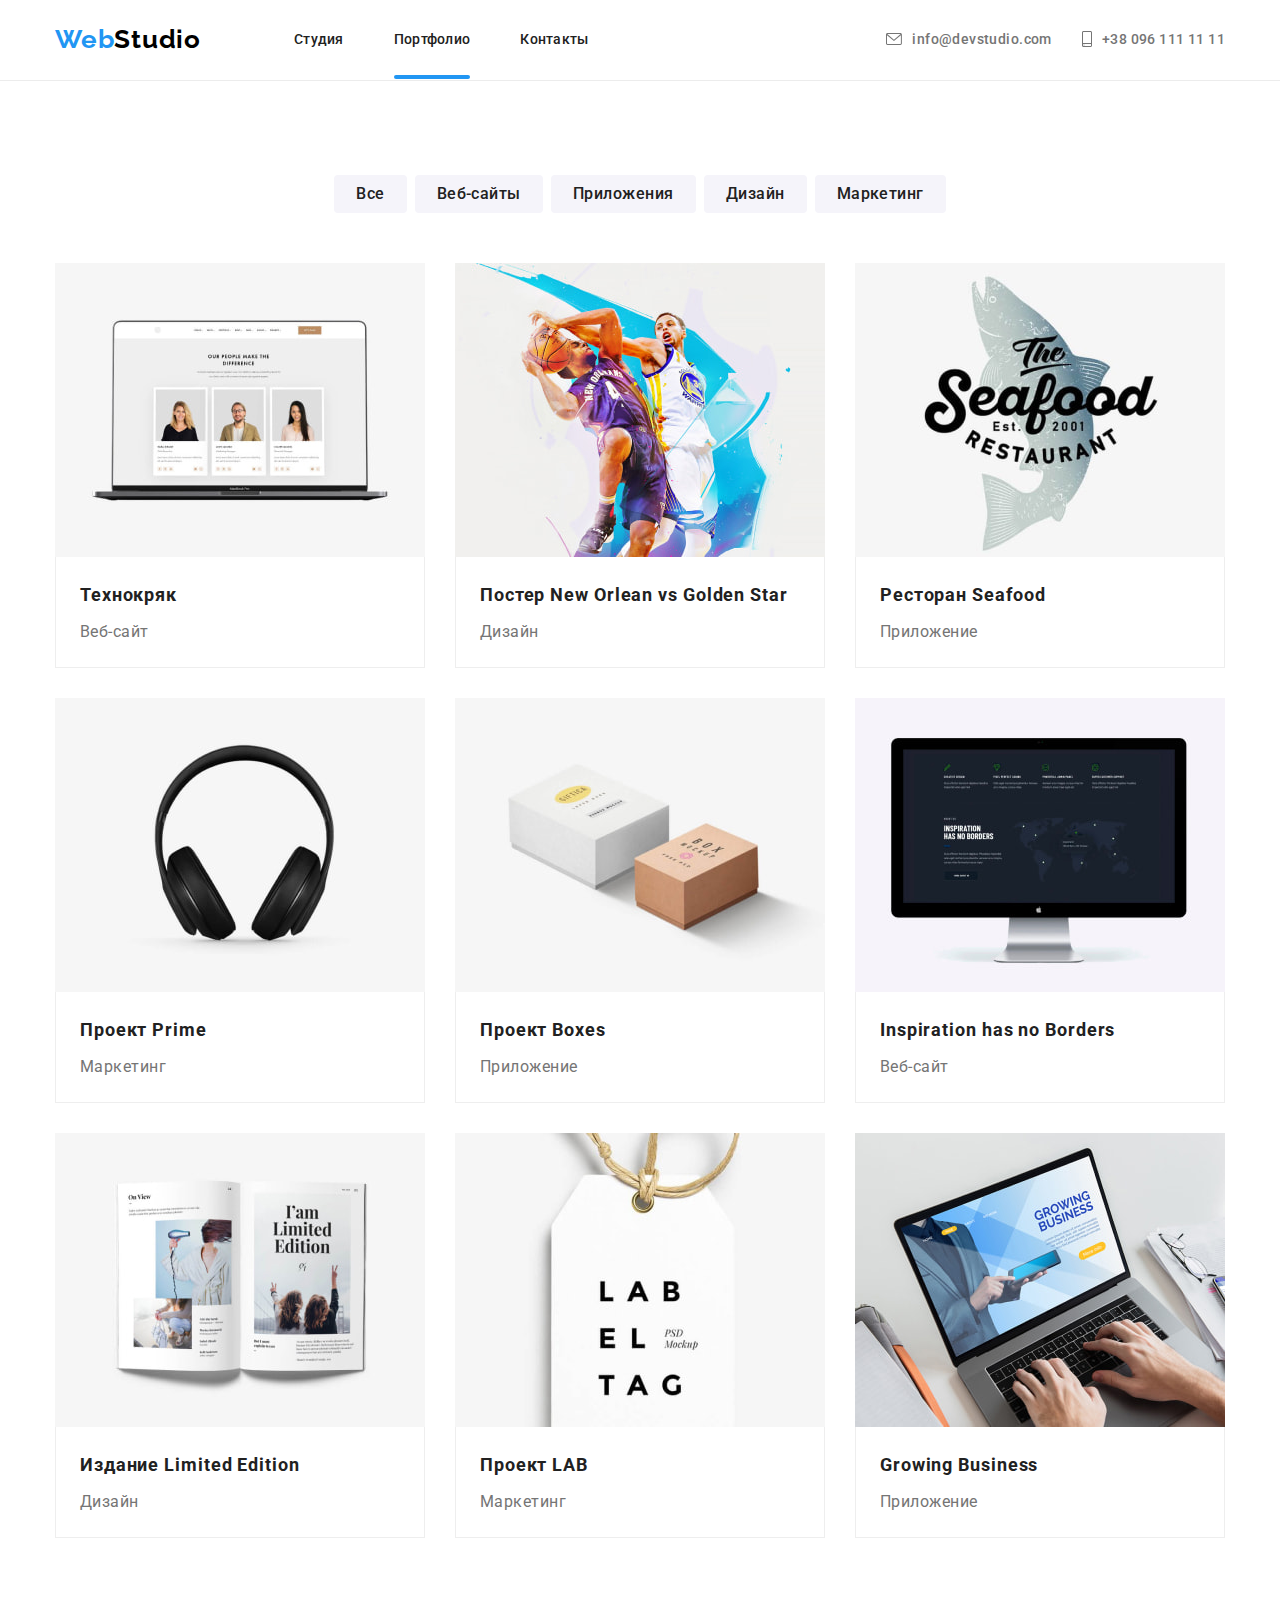
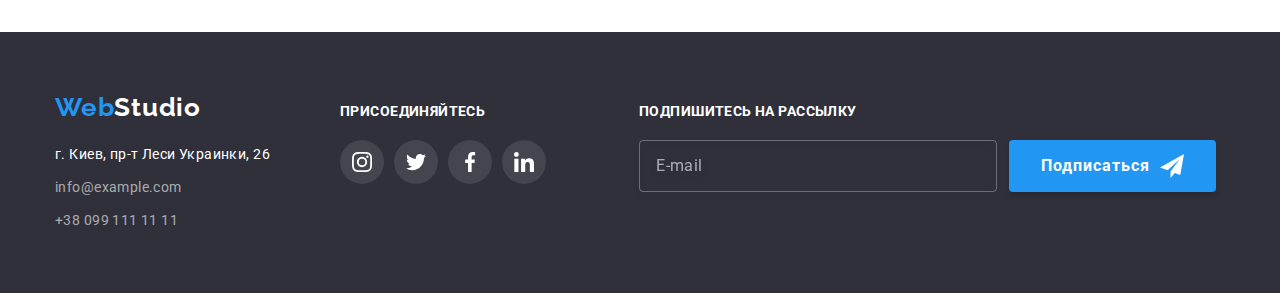
==== portfolio.html @ 1df98292 "Initial commit" ====
<!DOCTYPE html>
<html lang="ru">
  <head>
    <meta charset="UTF-8" />
    <meta http-equiv="X-UA-Compatible" content="IE=edge" />
    <meta name="viewport" content="width=device-width, initial-scale=1.0" />
    <link rel="preconnect" href="https://fonts.googleapis.com" />
    <link rel="preconnect" href="https://fonts.gstatic.com" crossorigin />
    <link
      rel="stylesheet"
      href="https://cdn.jsdelivr.net/npm/modern-normalize@1.1.0/modern-normalize.min.css"
    />
    <link
      href="https://fonts.googleapis.com/css2?family=Raleway:wght@700&family=Roboto:wght@400;500;700;900&display=swap"
      rel="stylesheet"
    />
    <link rel="stylesheet" href="./css/main.min.css" />
    <title>Портфолио</title>
  </head>
  <body>
    <!-- Шапка сайта -->
    <header class="header">
      <div class="container header__container">
        <a class="logo link-no-decor" href="./index.html"
          ><span class="logo__aсcent">Web</span>Studio</a
        >
        <!-- Главная навигация -->
        <nav class="nav">
          <ul class="list-no-marker nav__list">
            <li class="nav__item">
              <a class="link-no-decor nav__link" href="./index.html">Студия</a>
            </li>
            <li class="nav__item">
              <a class="link-no-decor nav__link nav__link--current" href="./portfolio.html"
                >Портфолио</a
              >
            </li>
            <li class="nav__item">
              <a class="link-no-decor nav__link" href="">Контакты</a>
            </li>
          </ul>
        </nav>
        <!-- Меню контактов -->
        <ul class="list-no-marker contact">
          <li class="contact__item">
            <a class="link-no-decor contact__link" href="mailto:info@devstudio.com">
              <svg class="contact__icon" width="16px" height="12px">
                <use href="./img/svg/sprite.svg#icon-envelope"></use>
              </svg>
              info@devstudio.com</a
            >
          </li>
          <li class="contact__item">
            <a class="link-no-decor contact__link" href="tel:+380961111111">
              <svg class="contact__icon" width="10px" height="16px">
                <use href="./img/svg/sprite.svg#icon-smartphone"></use>
              </svg>
              +38 096 111 11 11</a
            >
          </li>
        </ul>
      </div>
    </header>

    <!-- Основной контент Портфолио -->
    <main>
      <!-- Примеры работ -->
      <section class="examples">
        <div class="container">
          <h2 class="title" hidden>Портфолио</h2>

          <!-- Фильтр примеров работ -->
          <ul class="list-no-marker list-filter">
            <li class="list-filter__item">
              <button class="list-filter__button" type="button">Все</button>
            </li>
            <li class="list-filter__item">
              <button class="list-filter__button" type="button">Веб-сайты</button>
            </li>
            <li class="list-filter__item">
              <button class="list-filter__button" type="button">Приложения</button>
            </li>
            <li class="list-filter__item">
              <button class="list-filter__button" type="button">Дизайн</button>
            </li>
            <li class="list-filter__item">
              <button class="list-filter__button" type="button">Маркетинг</button>
            </li>
          </ul>
          <!-- Список примеров работ -->
          <ul class="list-no-marker cards-list">
            <li class="cards-list__item">
              <a class="link-no-decor cards-list__link" href="">
                <div class="cards-list__thumb">
                  <img
                    src="./img/portfolio/tehnokryak.jpg"
                    alt="Пример работы Технокряк"
                    width="370"
                    height="294"
                  />
                  <p class="cards-list__meta">
                    Ресурс предлагает комплексные предложения с разным уровнем функционала и
                    сервисов. Все это позволит посетителю получить исчерпывающие сведения о компании
                    или частном лице.
                  </p>
                </div>
                <div class="cards-list__wrapper">
                  <h3 class="cards-list__subtitle">Технокряк</h3>
                  <p class="cards-list__descriptions">Веб-сайт</p>
                </div>
              </a>
            </li>
            <li class="cards-list__item">
              <a class="link-no-decor cards-list__link" href="">
                <div class="cards-list__thumb">
                  <img
                    src="./img/portfolio/new-orlean.jpg"
                    alt="Пример работы постер New Orlean vs Golden Star"
                    width="370"
                    height="294"
                  />
                  <p class="cards-list__meta">
                    Ресурс предлагает комплексные предложения с разным уровнем функционала и
                    сервисов. Все это позволит посетителю получить исчерпывающие сведения о компании
                    или частном лице.
                  </p>
                </div>
                <div class="cards-list__wrapper">
                  <h3 class="cards-list__subtitle">Постер New Orlean vs Golden Star</h3>
                  <p class="cards-list__descriptions">Дизайн</p>
                </div>
              </a>
            </li>
            <li class="cards-list__item">
              <a class="link-no-decor cards-list__link" href="">
                <div class="cards-list__thumb">
                  <img
                    src="./img/portfolio/seafood.jpg"
                    alt="Пример работы ресторан Seafood"
                    width="370"
                    height="294"
                  />
                  <p class="cards-list__meta">
                    Ресурс предлагает комплексные предложения с разным уровнем функционала и
                    сервисов. Все это позволит посетителю получить исчерпывающие сведения о компании
                    или частном лице.
                  </p>
                </div>
                <div class="cards-list__wrapper">
                  <h3 class="cards-list__subtitle">Ресторан <span lang="en">Seafood</span></h3>
                  <p class="cards-list__descriptions">Приложение</p>
                </div>
              </a>
            </li>
            <li class="cards-list__item">
              <a class="link-no-decor cards-list__link" href="">
                <div class="cards-list__thumb">
                  <img
                    src="./img/portfolio/project-prime.jpg"
                    alt="Пример работы проект Prime"
                    width="370"
                    height="294"
                  />
                  <p class="cards-list__meta">
                    Ресурс предлагает комплексные предложения с разным уровнем функционала и
                    сервисов. Все это позволит посетителю получить исчерпывающие сведения о компании
                    или частном лице.
                  </p>
                </div>
                <div class="cards-list__wrapper">
                  <h3 class="cards-list__subtitle">Проект <span lang="en">Prime</span></h3>
                  <p class="cards-list__descriptions">Маркетинг</p>
                </div>
              </a>
            </li>
            <li class="cards-list__item">
              <a class="link-no-decor cards-list__link" href="">
                <div class="cards-list__thumb">
                  <img
                    src="./img/portfolio/project-boxes.jpg"
                    alt="Пример работы проект Boxes"
                    width="370"
                    height="294"
                  />
                  <p class="cards-list__meta">
                    Ресурс предлагает комплексные предложения с разным уровнем функционала и
                    сервисов. Все это позволит посетителю получить исчерпывающие сведения о компании
                    или частном лице.
                  </p>
                </div>
                <div class="cards-list__wrapper">
                  <h3 class="cards-list__subtitle">Проект <span lang="en">Boxes</span></h3>
                  <p class="cards-list__descriptions">Приложение</p>
                </div>
              </a>
            </li>
            <li class="cards-list__item">
              <a class="link-no-decor cards-list__link" href="">
                <div class="cards-list__thumb">
                  <img
                    src="./img/portfolio/inspiration-no-borders.jpg"
                    alt="Пример работы Inspiration has no Borders"
                    width="370"
                    height="294"
                  />
                  <p class="cards-list__meta">
                    Ресурс предлагает комплексные предложения с разным уровнем функционала и
                    сервисов. Все это позволит посетителю получить исчерпывающие сведения о компании
                    или частном лице.
                  </p>
                </div>
                <div class="cards-list__wrapper">
                  <h3 class="cards-list__subtitle" lang="en">Inspiration has no Borders</h3>
                  <p class="cards-list__descriptions">Веб-сайт</p>
                </div>
              </a>
            </li>
            <li class="cards-list__item">
              <a class="link-no-decor cards-list__link" href="">
                <div class="cards-list__thumb">
                  <img
                    src="./img/portfolio/limited-edition.jpg"
                    alt="Пример работы издание Limited Edition"
                    width="370"
                    height="294"
                  />
                  <p class="cards-list__meta">
                    Ресурс предлагает комплексные предложения с разным уровнем функционала и
                    сервисов. Все это позволит посетителю получить исчерпывающие сведения о компании
                    или частном лице.
                  </p>
                </div>
                <div class="cards-list__wrapper">
                  <h3 class="cards-list__subtitle">
                    Издание <span lang="en">Limited Edition</span>
                  </h3>
                  <p class="cards-list__descriptions">Дизайн</p>
                </div>
              </a>
            </li>
            <li class="cards-list__item">
              <a class="link-no-decor cards-list__link" href="">
                <div class="cards-list__thumb">
                  <img
                    src="./img/portfolio/project-lab.jpg"
                    alt="Пример работы проект LAB"
                    width="370"
                    height="294"
                  />
                  <p class="cards-list__meta">
                    Ресурс предлагает комплексные предложения с разным уровнем функционала и
                    сервисов. Все это позволит посетителю получить исчерпывающие сведения о компании
                    или частном лице.
                  </p>
                </div>
                <div class="cards-list__wrapper">
                  <h3 class="cards-list__subtitle">Проект <span lang="en">LAB</span></h3>
                  <p class="cards-list__descriptions">Маркетинг</p>
                </div>
              </a>
            </li>
            <li class="cards-list__item">
              <a class="link-no-decor cards-list__link" href="">
                <div class="cards-list__thumb">
                  <img
                    src="./img/portfolio/growing-business.jpg"
                    alt="Пример работы Growing Business"
                    width="370"
                    height="294"
                  />
                  <p class="cards-list__meta">
                    Ресурс предлагает комплексные предложения с разным уровнем функционала и
                    сервисов. Все это позволит посетителю получить исчерпывающие сведения о компании
                    или частном лице.
                  </p>
                </div>
                <div class="cards-list__wrapper">
                  <h3 class="cards-list__subtitle" lang="en">Growing Business</h3>
                  <p class="cards-list__descriptions">Приложение</p>
                </div>
              </a>
            </li>
          </ul>
        </div>
      </section>
    </main>
    <!-- Подвал сайта -->
    <footer class="footer">
      <div class="container footer__container">
        <!-- Левая часть футера -->
        <div class="footer__wrapper">
          <a class="logo footer__logo" href="./index.html"
            ><span class="logo__aсcent">Web</span>Studio</a
          >
          <address class="footer__address">г. Киев, пр-т Леси Украинки, 26</address>
          <ul class="list-no-marker footer__list">
            <li class="footer__item">
              <a class="link-no-decor footer__link" href="mailto:info@example.com"
                >info@example.com</a
              >
            </li>
            <li class="footer__item">
              <a class="link-no-decor footer__link" href="tel:+380991111111">+38 099 111 11 11</a>
            </li>
          </ul>
        </div>
        <!-- Центр футера (соцсети) -->
        <div class="footer__wrapper-socials">
          <p class="footer__title">присоединяйтесь</p>
          <ul class="list-no-marker socials-list">
            <li class="socials-list__item">
              <a
                class="link-no-decor socials-list__link socials-list__link--darck-bg"
                href=""
                aria-label="Instagram"
              >
                <svg class="socials-list__icon socials-list__icon--darck-bg">
                  <use href="./img/svg/sprite.svg#icon-instagram"></use>
                </svg>
              </a>
            </li>
            <li class="socials-list__item">
              <a
                class="link-no-decor socials-list__link socials-list__link--darck-bg"
                href=""
                aria-label="Twitter"
              >
                <svg class="socials-list__icon socials-list__icon--darck-bg">
                  <use href="./img/svg/sprite.svg#icon-twitter"></use>
                </svg>
              </a>
            </li>
            <li class="socials-list__item">
              <a
                class="link-no-decor socials-list__link socials-list__link--darck-bg"
                href=""
                aria-label="Facebook"
              >
                <svg class="socials-list__icon socials-list__icon--darck-bg">
                  <use href="./img/svg/sprite.svg#icon-facebook"></use>
                </svg>
              </a>
            </li>
            <li class="socials-list__item">
              <a
                class="link-no-decor socials-list__link socials-list__link--darck-bg"
                href=""
                aria-label="Linkedin"
              >
                <svg class="socials-list__icon socials-list__icon--darck-bg">
                  <use href="./img/svg/sprite.svg#icon-linkedin"></use>
                </svg>
              </a>
            </li>
          </ul>
        </div>
        <!-- Правая часть футера (форма) -->
        <form class="form" name="subscribe">
          <label class="form__lable" for="email"> Подпишитесь на рассылку</label>
          <div class="form__wrapper">
            <input
              class="form__input-mail"
              type="email"
              name="email"
              id="email"
              placeholder="E-mail"
            />
            <button class="button form__button" type="submit">
              <span class="form__button-icon">Подписаться</span>
            </button>
          </div>
        </form>
      </div>
    </footer>
  </body>
</html>
---- css/main.min.css ----
:root{--main-font: 'Roboto', sans-serif;--secondary-font: 'Raleway', sans-serif;--main-txt-color: #757575;--secondary-txt-color: #000000;--title-color: #212121;--icon-color: #afb1b8;--hero-bg-color: #c4c4c4;--section-bg-color: #f5f4fa;--main-bg-color: #ffffff;--footer-bg-color: #2f303a;--aсcent-color: #2196f3;--aсcent-color-hover: #188ce8;--line-header-color: #ececec;--line-wrapper-color: #eeeeee;--gradient-color: rgba(47, 48, 58, 0.4);--animation-time: 250ms}.visually-hidden{position:absolute;width:1px;height:1px;margin:-1px;border:0;padding:0;clip:rect(0 0 0 0);overflow:hidden}h1,h2,h3,h4,ul,p{margin-top:0px;margin-bottom:0px}.list-no-marker{list-style:none;padding-left:0px}.link-no-decor{text-decoration:none}img{display:block}body{color:var(--main-txt-color);background-color:var(--main-bg-color);font-family:var(--main-font);font-weight:400;font-size:14px;line-height:1.71;letter-spacing:0.03em}.title{margin-bottom:50px;color:var(--title-color);font-weight:700;font-size:36px;line-height:1.16;letter-spacing:0.03em;font-style:var(--secondary-font)}.button{padding:10px 32px;font-family:var(--main-font);font-weight:700;font-size:16px;line-height:1.875;letter-spacing:0.06em;color:var(--main-bg-color);background-color:var(--aсcent-color);border:none;border-radius:4px;box-shadow:0px 4px 4px rgba(0,0,0,0.15);cursor:pointer;transition:background-color 250ms cubic-bezier(0.4, 0, 0.2, 1)}.button:hover,.button:focus{background-color:var(--aсcent-color-hover)}.container{width:1200px;padding-right:15px;padding-left:15px;margin-right:auto;margin-left:auto}.logo{margin-right:93px;font-family:var(--secondary-font);font-weight:700;font-size:26px;line-height:1.19;letter-spacing:0.03em;text-decoration:none;color:var(--secondary-txt-color)}.logo__aсcent{color:var(--aсcent-color)}.header{padding:24px 0 25px 0;border-bottom:1px solid var(--line-header-color)}.header__container{display:flex;align-items:center}.nav__list{display:flex;align-items:center}.nav__item:not(:last-child){margin-right:50px}.nav__link{color:var(--title-color);font-weight:500;line-height:1.14;letter-spacing:0.02em;padding:32px 0;transition:color 250ms cubic-bezier(0.4, 0, 0.2, 1)}.nav__link:hover,.nav__link:focus{color:var(--aсcent-color)}.nav__link--current{position:relative}.nav__link--current::after{position:absolute;bottom:0;content:'';display:block;width:100%;height:4px;border-radius:2px;background-color:var(--aсcent-color)}.contact{display:flex;align-items:center;margin-left:auto}.contact__item{font-weight:500}.contact__item:not(:last-child){margin-right:30px}.contact__link{display:flex;align-items:center;color:var(--main-txt-color);transition:color 250ms cubic-bezier(0.4, 0, 0.2, 1)}.contact__link:hover,.contact__link:focus{color:var(--aсcent-color)}.contact__icon{margin-right:10px;fill:currentColor}.hero{text-align:center;padding-top:200px;padding-bottom:200px;background-color:var(--hero-bg-color);background-image:linear-gradient(rgba(47,48,58,0.4), rgba(47,48,58,0.4)),url(../img/hero.jpg);background-position:center;background-repeat:no-repeat}.hero__title{color:var(--main-bg-color);margin-bottom:30px;font-weight:900;font-size:44px;line-height:1.36;letter-spacing:0.06em;text-transform:uppercase;text-align:center}.feature{padding-top:94px;padding-bottom:94px}.feature__list{display:flex}.feature__subtitle{margin-bottom:10px;color:var(--title-color);font-weight:700;font-size:14px;line-height:16px;text-transform:uppercase}.feature__item{width:270px;margin-right:30px}.feature__item:last-child{margin-right:0px}.feature__antenna::before,.feature__clock::before,.feature__diagram::before,.feature__astronaut::before{content:'';display:block;width:270px;height:120px;margin-bottom:30px;border-radius:4px;background-color:var(--section-bg-color);background-position:center;background-repeat:no-repeat;background-size:70px}.feature__antenna::before{background-image:url(../img/svg/antenna.svg)}.feature__clock::before{background-image:url(../img/svg/clock.svg)}.feature__diagram::before{background-image:url(../img/svg/diagram.svg)}.feature__astronaut::before{background-image:url(../img/svg/astronaut.svg)}.about{padding-bottom:94px;text-align:center}.about__list{display:flex}.about__item:not(:last-child){margin-right:30px}.about__thumb{position:relative}.about__description{width:100%;position:absolute;bottom:0;padding:27px 0;font-weight:700;font-size:14px;line-height:1.14;text-align:center;letter-spacing:0.03em;text-transform:uppercase;color:var(--main-bg-color);background-color:rgba(48,49,59,0.8)}.team{padding-top:94px;padding-bottom:94px;text-align:center;background-color:var(--section-bg-color)}.team__list{display:flex}.team__item{box-shadow:0px 1px 3px rgba(0,0,0,0.12),0px 1px 1px rgba(0,0,0,0.14),0px 2px 1px rgba(0,0,0,0.2)}.team__item:not(:last-child){margin-right:30px}.team__wrapper{background-color:var(--main-bg-color);padding-top:30px;padding-bottom:30px;border-radius:0px 0px 4px 4px}.team__subtitle{margin-bottom:10px;font-weight:500;font-size:16px;line-height:1.19;text-align:center;letter-spacing:0.03em;color:var(--title-color)}.team__description{font-weight:400;font-size:16px;line-height:1.19;text-align:center;margin-bottom:16px}.socials-list{display:flex;justify-content:center;align-items:center}.socials-list__item:not(:last-child){margin-right:10px}.socials-list__link{display:flex;justify-content:center;align-items:center;width:44px;height:44px;background-color:var(--main-bg-color);border-radius:50%;transition:background-color 250ms cubic-bezier(0.4, 0, 0.2, 1)}.socials-list__link:hover,.socials-list__link:focus{background-color:var(--aсcent-color)}.socials-list__link--darck-bg{background-color:rgba(255,255,255,0.1)}.socials-list__icon{width:20px;height:20px;fill:var(--icon-color);transition:fill 250ms cubic-bezier(0.4, 0, 0.2, 1)}.socials-list__icon--darck-bg{width:20px;height:20px;fill:var(--main-bg-color)}.socials-list__link:hover .socials-list__icon,.socials-list__link:focus .socials-list__icon{fill:var(--main-bg-color)}.clients{padding:94px 0;text-align:center}.clients__list{display:flex;justify-content:center;align-items:center}.clients__item:not(:last-child){margin-right:30px}.clients__link{display:flex;justify-content:center;align-items:center;width:170px;height:92px;border:1px solid var(--icon-color);border-radius:4px;transition:border 250ms cubic-bezier(0.4, 0, 0.2, 1)}.clients__link:hover,.clients__link:focus{border:1px solid var(--aсcent-color)}.clients__icon{width:106px;height:60px;fill:var(--icon-color);transition:fill 250ms cubic-bezier(0.4, 0, 0.2, 1)}.clients__link:hover .clients__icon,.clients__link:focus .clients__icon{fill:var(--aсcent-color)}.form{display:flex;flex-direction:column}.form__lable{margin-bottom:20px;font-weight:700;font-size:14px;line-height:1.14;letter-spacing:0.03em;text-transform:uppercase;color:var(--main-bg-color)}.form__wrapper{display:flex}.form__input-mail{width:358px;margin-right:12px;padding:15px 16px;border:1px solid rgba(255,255,255,0.3);filter:drop-shadow(0px 4px 4px rgba(0,0,0,0.15));border-radius:4px;background-color:rgba(255,255,255,0);font-weight:400;font-size:16px;line-height:1.25;letter-spacing:0.03em;color:rgba(255,255,255,0.6);overflow:hidden}.form__input-mail::placeholder{font-weight:400;font-size:16px;line-height:1.25;letter-spacing:0.03em;color:rgba(255,255,255,0.6)}.form__button-icon{display:flex;align-items:center}.form__button-icon::after{content:'';display:flex;width:24px;height:24px;background-image:url(../img/svg/subscribe.svg);margin-left:10px}.examples{padding-top:94px;padding-bottom:94px}.list-filter{display:flex;justify-content:center;margin-bottom:50px}.list-filter__item:not(:last-child){margin-right:8px}.list-filter__button{padding:6px 22px;font-weight:500;font-size:16px;line-height:1.63;letter-spacing:0.03em;text-align:center;color:var(--title-color);background-color:var(--section-bg-color);border:none;border-radius:4px;cursor:pointer;transition:background-color 250ms cubic-bezier(0.4, 0, 0.2, 1),box-shadow 250ms cubic-bezier(0.4, 0, 0.2, 1),color 250ms cubic-bezier(0.4, 0, 0.2, 1)}.list-filter__button:hover,.list-filter__button:focus{color:var(--main-bg-color);background-color:var(--aсcent-color);box-shadow:0px 3px 1px rgba(0,0,0,0.1),0px 1px 2px rgba(0,0,0,0.08),0px 2px 2px rgba(0,0,0,0.12)}.cards-list{display:flex;flex-wrap:wrap;flex-basis:calc(100% / 3 - 30px);margin-right:-30px;margin-bottom:-30px}.cards-list__item{margin-right:30px;margin-bottom:30px}.cards-list__link{display:block;transition:box-shadow 250ms cubic-bezier(0.4, 0, 0.2, 1)}.cards-list__link:hover,.cards-list__link:focus{box-shadow:0px 1px 1px rgba(0,0,0,0.12),0px 4px 4px rgba(0,0,0,0.06),1px 4px 6px rgba(0,0,0,0.16)}.cards-list__thumb{position:relative;overflow:hidden}.cards-list__meta{position:absolute;bottom:0;width:100%;height:100%;padding:63px 24px;font-weight:400;font-size:18px;line-height:1.56;letter-spacing:0.03em;color:var(--main-bg-color);background-color:rgba(33,150,243,0.9);transform:translateY(100%);transition:transform 250ms cubic-bezier(0.4, 0, 0.2, 1)}.cards-list__link:hover .cards-list__meta,.cards-list__link:focus .cards-list__meta{transform:translateY(0%)}.cards-list__subtitle{margin-bottom:4px;font-weight:700;font-size:18px;line-height:2;letter-spacing:0.05em;color:var(--title-color)}.cards-list__descriptions{color:var(--main-txt-color);font-weight:400;font-size:16px;line-height:1.875;letter-spacing:0.03em}.cards-list__wrapper{box-sizing:border-box;border-right:1px solid var(--line-wrapper-color);border-bottom:1px solid var(--line-wrapper-color);border-left:1px solid var(--line-wrapper-color);padding:20px 24px}.footer{padding-top:60px;padding-bottom:60px;background-color:var(--footer-bg-color)}.footer__container{display:flex;align-items:baseline}.footer__wrapper{margin-right:70px}.footer__link{color:rgba(255,255,255,0.6);font-weight:400;font-size:14px;line-height:1.71;transition:background-color 250ms cubic-bezier(0.4, 0, 0.2, 1)}.footer__link:hover,.footer__link:focus{color:var(--aсcent-color)}.footer__logo{display:inline-block;margin-bottom:20px;margin-right:0px;text-decoration:none;color:var(--main-bg-color)}.footer__address{margin-bottom:9px;font-weight:400;font-size:14px;font-style:normal;line-height:1.71;color:var(--main-bg-color)}.footer__item:not(:last-child){margin-bottom:9px}.footer__wrapper-socials{margin-right:93px}.footer__title{font-weight:700;font-size:14px;line-height:1.14;letter-spacing:0.03em;text-transform:uppercase;color:var(--main-bg-color);margin-bottom:20px}.backdrop{position:fixed;top:0;left:0;width:100%;height:100%;background-color:rgba(0,0,0,0.2);opacity:1;transition:opacity 250ms cubic-bezier(0.4, 0, 0.2, 1)}.backdrop.is-hidden{opacity:0;pointer-events:none}.is-hidden .modal{transform:translate(-50%, -50%) scale(1.1);transition:transform 250ms cubic-bezier(0.4, 0, 0.2, 1)}.modal{position:absolute;top:50%;left:50%;transform:translate(-50%, -50%);transform:translate(-50%, -50%) scale(1);transition:transform 250ms cubic-bezier(0.4, 0, 0.2, 1);min-width:528px;background-color:var(--main-bg-color);box-shadow:0px 1px 3px rgba(0,0,0,0.12),0px 1px 1px rgba(0,0,0,0.14),0px 2px 1px rgba(0,0,0,0.2);border-radius:4px}.modal__button{position:absolute;top:8px;right:8px;display:flex;justify-content:center;align-items:center;width:30px;height:30px;border-radius:50%;border:1px solid rgba(0,0,0,0.1);background-color:var(--main-bg-color);cursor:pointer}.modal__close-icon{transition:fill 250ms cubic-bezier(0.4, 0, 0.2, 1)}.modal__button:hover .modal__close-icon,.modal__button:focus .modal__close-icon{fill:var(--aсcent-color)}.form-submit{display:flex;flex-direction:column;padding:40px}.form-submit__text{margin-bottom:12px;font-weight:700;font-size:20px;line-height:1.15;text-align:center;letter-spacing:0.03em;color:var(--title-color)}.form-submit__wrapper{position:relative}.form-submit__name-icon{position:absolute;top:11px;left:12px}.form-submit__label{margin-bottom:4px;font-weight:400;font-size:12px;line-height:1.167;letter-spacing:0.01em;color:var(--main-txt-color)}.form-submit__input{width:100%;height:40px;margin-bottom:10px;padding:11px 11px 11px 42px;font-weight:400;font-size:14px;line-height:1.14;letter-spacing:0.01em;border:1px solid rgba(33,33,33,0.2);box-sizing:border-box;border-radius:4px;transition:border-color 250ms cubic-bezier(0.4, 0, 0.2, 1);outline:none}.form-submit__name-icon{transition:fill 250ms cubic-bezier(0.4, 0, 0.2, 1)}.form-submit__input:focus,.form-submit__textarea:focus,.form-submit__input:focus+.form-submit__name-icon{border-color:var(--aсcent-color);fill:var(--aсcent-color)}.form-submit__textarea{height:120px;padding:12px 16px;margin-bottom:20px;border:1px solid rgba(33,33,33,0.2);box-sizing:border-box;border-radius:4px;resize:none;transition:border-color 250ms cubic-bezier(0.4, 0, 0.2, 1);outline:none}.form-submit__textarea::placeholder{font-weight:400;font-size:14px;line-height:1.16;letter-spacing:0.01em;color:rgba(117,117,117,0.5)}.form-submit__wrapper-chb{display:flex;align-items:center;margin-bottom:30px}.form-submit__chb-icon{display:inline-flex;width:16px;height:15px;margin-right:7px;border:2px solid var(--title-color);border-radius:2px;transition:background-color 250ms cubic-bezier(0.4, 0, 0.2, 1),border-color 250ms cubic-bezier(0.4, 0, 0.2, 1)}.visually-hidden:checked+.form-submit__chb-icon{background-color:var(--aсcent-color);background-image:url(../img/svg/checkbox.svg);background-position:center;background-origin:border-box;border-color:var(--aсcent-color)}.form-submit__label-chb,.form-submit__link-chb{font-weight:400;font-size:14px;line-height:1.71;letter-spacing:0.03em;color:var(--main-txt-color)}.form-submit__link-chb{text-decoration-line:underline;color:#2196f3}.form-submit__btn{margin-left:auto;margin-right:auto;padding:10px 56px;font-weight:700;font-size:16px;line-height:1.88;text-align:center;letter-spacing:0.06em;color:var(--main-bg-color);background-color:var(--aсcent-color);box-shadow:0px 4px 4px rgba(0,0,0,0.15);border:none;border-radius:4px;cursor:pointer;transition:background-color 250ms cubic-bezier(0.4, 0, 0.2, 1)}.form-submit__btn:hover,.form-submit__btn:focus{background-color:var(--aсcent-color-hover)}
/*# sourceMappingURL=main.min.css.map */
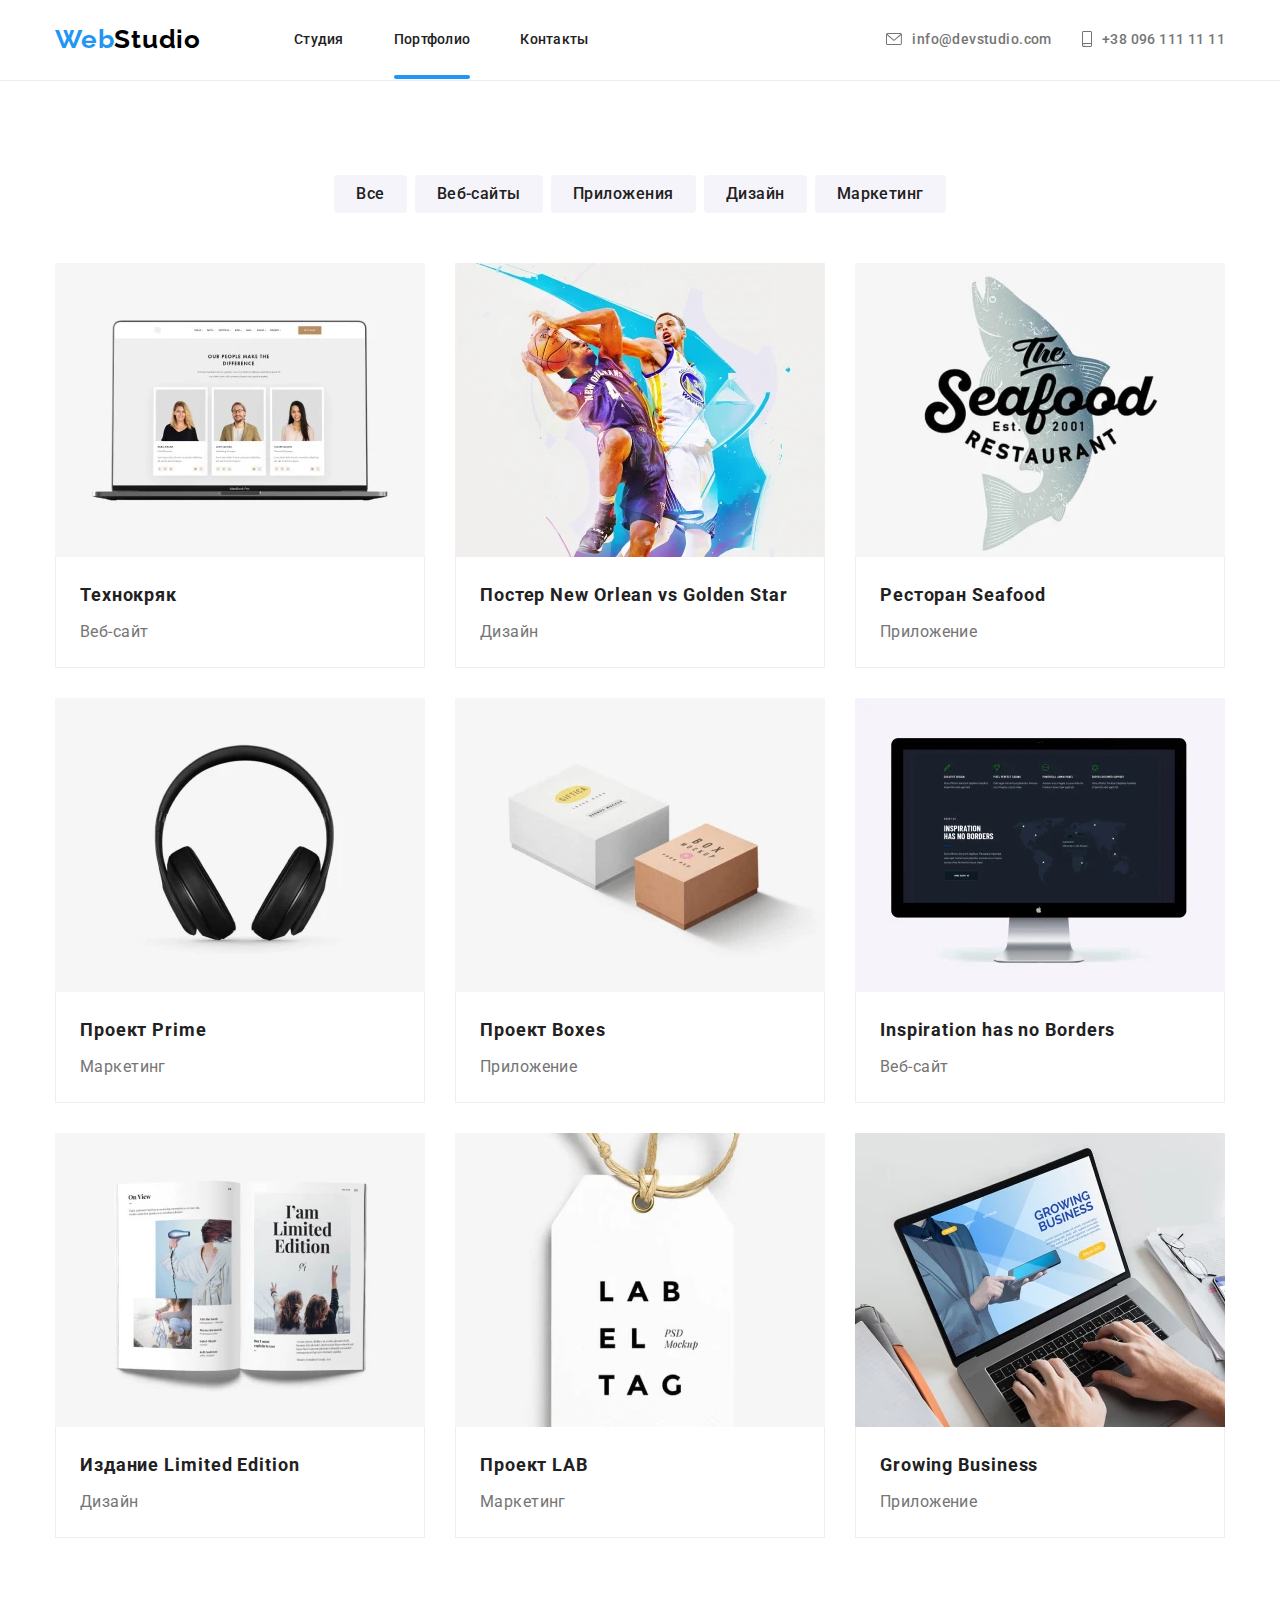
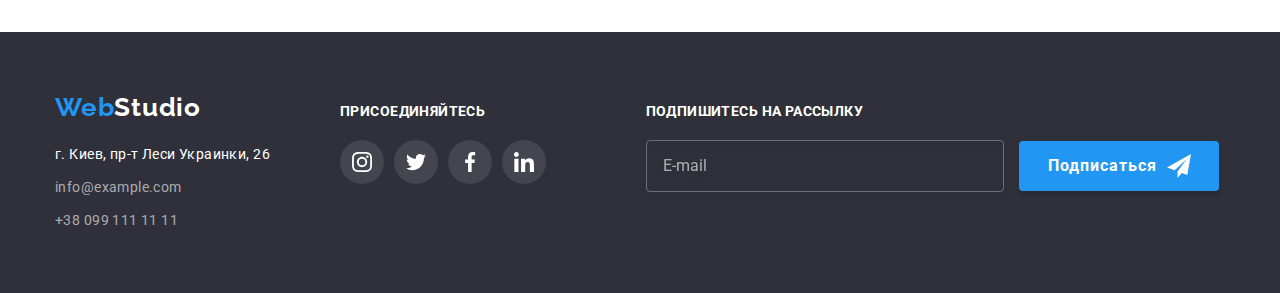
==== commit 04d9055d: "commit adaptive" ====
--- a/portfolio.html
+++ b/portfolio.html
@@ -59,6 +59,13 @@
             >
           </li>
         </ul>
+        <!-- Кнопка мобильноого меню -->
+        <button class="mobile-btn" type="button" aria-label="Кнопка мобильного меню" aria-expanded="false" data-menu-button>
+          <svg class="mobile-btn__icon" width="40" height="40">
+            <use class="mobile-btn__open" href="./img/svg/sprite.svg#icon-menu-open"></use>
+            <use class="mobile-btn__close" href="./img/svg/sprite.svg#icon-menu-close"></use>
+          </svg>
+        </button>
       </div>
     </header>
 
@@ -92,12 +99,30 @@
             <li class="cards-list__item">
               <a class="link-no-decor cards-list__link" href="">
                 <div class="cards-list__thumb">
-                  <img
-                    src="./img/portfolio/tehnokryak.jpg"
-                    alt="Пример работы Технокряк"
-                    width="370"
-                    height="294"
-                  />
+                  <picture>
+                    <source srcset="
+                                          ./img/portfolio/tehnokryak_lg.webp    1x,
+                                          ./img/portfolio/tehnokryak_lg@2x.webp 2x
+                                        " media="(min-width: 1200px)" type="image/webp" />
+                    <source srcset="
+                                          ./img/portfolio/tehnokryak_lg.jpg    1x,
+                                          ./img/portfolio/tehnokryak_lg@2x.jpg 2x
+                                        " media="(min-width: 1200px)" type="image/jpeg" />
+                    <source srcset="
+                                          ./img/portfolio/tehnokryak_md.webp    1x,
+                                          ./img/portfolio/tehnokryak_md@2x.webp 2x
+                                        " media="(min-width: 768px)" type="image/webp" />
+                    <source srcset="
+                                          ./img/portfolio/tehnokryak_md.jpg    1x,
+                                          ./img/portfolio/tehnokryak_md@2x.jpg 2x
+                                        " media="(min-width: 768px)" type="image/jpeg" />
+                    <source srcset="
+                                          ./img/portfolio/tehnokryak_sm.webp    1x,
+                                          ./img/portfolio/tehnokryak_sm@2x.webp 2x
+                                        " media="(max-width: 767px)" type="image/webp" />
+                    <source srcset="./img/portfolio/tehnokryak_sm@2x.jpg 2x" media="(max-width: 767px)" type="image/jpeg" />
+                    <img src="./img/portfolio/tehnokryak_sm.jpg" alt="Пример работы Технокряк" width="370" height="294" />
+                  </picture>
                   <p class="cards-list__meta">
                     Ресурс предлагает комплексные предложения с разным уровнем функционала и
                     сервисов. Все это позволит посетителю получить исчерпывающие сведения о компании
@@ -113,12 +138,31 @@
             <li class="cards-list__item">
               <a class="link-no-decor cards-list__link" href="">
                 <div class="cards-list__thumb">
-                  <img
-                    src="./img/portfolio/new-orlean.jpg"
-                    alt="Пример работы постер New Orlean vs Golden Star"
-                    width="370"
-                    height="294"
-                  />
+                  <picture>
+                    <source srcset="
+                                          ./img/portfolio/new_orlean_lg.webp    1x,
+                                          ./img/portfolio/new_orlean_lg@2x.webp 2x
+                                        " media="(min-width: 1200px)" type="image/webp" />
+                    <source srcset="
+                                          ./img/portfolio/new_orlean_lg.jpg    1x,
+                                          ./img/portfolio/new_orlean_lg@2x.jpg 2x
+                                        " media="(min-width: 1200px)" type="image/jpeg" />
+                    <source srcset="
+                                          ./img/portfolio/new_orlean_md.webp    1x,
+                                          ./img/portfolio/new_orlean_md@2x.webp 2x
+                                        " media="(min-width: 768px)" type="image/webp" />
+                    <source srcset="
+                                          ./img/portfolio/new_orlean_md.jpg    1x,
+                                          ./img/portfolio/new_orlean_md@2x.jpg 2x
+                                        " media="(min-width: 768px)" type="image/jpeg" />
+                    <source srcset="
+                                          ./img/portfolio/new_orlean_sm.webp    1x,
+                                          ./img/portfolio/new_orlean_sm@2x.webp 2x
+                                        " media="(max-width: 767px)" type="image/webp" />
+                    <source srcset="./img/portfolio/new_orlean_sm@2x.jpg 2x" media="(max-width: 767px)" type="image/jpeg" />
+                    <img src="./img/portfolio/new_orlean_sm.jpg" alt="Пример работы постер New Orlean vs Golden Star" width="370"
+                      height="294" />
+                  </picture>
                   <p class="cards-list__meta">
                     Ресурс предлагает комплексные предложения с разным уровнем функционала и
                     сервисов. Все это позволит посетителю получить исчерпывающие сведения о компании
@@ -134,12 +178,30 @@
             <li class="cards-list__item">
               <a class="link-no-decor cards-list__link" href="">
                 <div class="cards-list__thumb">
-                  <img
-                    src="./img/portfolio/seafood.jpg"
-                    alt="Пример работы ресторан Seafood"
-                    width="370"
-                    height="294"
-                  />
+                  <picture>
+                    <source srcset="
+                                          ./img/portfolio/seafood_lg.webp    1x,
+                                          ./img/portfolio/seafood_lg@2x.webp 2x
+                                        " media="(min-width: 1200px)" type="image/webp" />
+                    <source srcset="
+                                          ./img/portfolio/seafood_lg.jpg    1x,
+                                          ./img/portfolio/seafood_lg@2x.jpg 2x
+                                        " media="(min-width: 1200px)" type="image/jpeg" />
+                    <source srcset="
+                                          ./img/portfolio/seafood_md.webp    1x,
+                                          ./img/portfolio/seafood_md@2x.webp 2x
+                                        " media="(min-width: 768px)" type="image/webp" />
+                    <source srcset="
+                                          ./img/portfolio/seafood_md.jpg    1x,
+                                          ./img/portfolio/seafood_md@2x.jpg 2x
+                                        " media="(min-width: 768px)" type="image/jpeg" />
+                    <source srcset="
+                                          ./img/portfolio/seafood_sm.webp    1x,
+                                          ./img/portfolio/seafood_sm@2x.webp 2x
+                                        " media="(max-width: 767px)" type="image/webp" />
+                    <source srcset="./img/portfolio/seafood_sm@2x.jpg 2x" media="(max-width: 767px)" type="image/jpeg" />
+                    <img src="./img/portfolio/seafood_sm.jpg" alt="Пример работы ресторан Seafood" width="370" height="294" />
+                  </picture>
                   <p class="cards-list__meta">
                     Ресурс предлагает комплексные предложения с разным уровнем функционала и
                     сервисов. Все это позволит посетителю получить исчерпывающие сведения о компании
@@ -155,12 +217,30 @@
             <li class="cards-list__item">
               <a class="link-no-decor cards-list__link" href="">
                 <div class="cards-list__thumb">
-                  <img
-                    src="./img/portfolio/project-prime.jpg"
-                    alt="Пример работы проект Prime"
-                    width="370"
-                    height="294"
-                  />
+                  <picture>
+                    <source srcset="
+                                          ./img/portfolio/project_prime_lg.webp    1x,
+                                          ./img/portfolio/project_prime_lg@2x.webp 2x
+                                        " media="(min-width: 1200px)" type="image/webp" />
+                    <source srcset="
+                                          ./img/portfolio/project_prime_lg.jpg    1x,
+                                          ./img/portfolio/project_prime_lg@2x.jpg 2x
+                                        " media="(min-width: 1200px)" type="image/jpeg" />
+                    <source srcset="
+                                          ./img/portfolio/project_prime_md.webp    1x,
+                                          ./img/portfolio/project_prime_md@2x.webp 2x
+                                        " media="(min-width: 768px)" type="image/webp" />
+                    <source srcset="
+                                          ./img/portfolio/project_prime_md.jpg    1x,
+                                          ./img/portfolio/project_prime_md@2x.jpg 2x
+                                        " media="(min-width: 768px)" type="image/jpeg" />
+                    <source srcset="
+                                          ./img/portfolio/project_prime_sm.webp    1x,
+                                          ./img/portfolio/project_prime_sm@2x.webp 2x
+                                        " media="(max-width: 767px)" type="image/webp" />
+                    <source srcset="./img/portfolio/project_prime_sm@2x.jpg 2x" media="(max-width: 767px)" type="image/jpeg" />
+                    <img src="./img/portfolio/project_prime_sm.jpg" alt="Пример работы проект Prime" width="370" height="294" />
+                  </picture>
                   <p class="cards-list__meta">
                     Ресурс предлагает комплексные предложения с разным уровнем функционала и
                     сервисов. Все это позволит посетителю получить исчерпывающие сведения о компании
@@ -176,12 +256,33 @@
             <li class="cards-list__item">
               <a class="link-no-decor cards-list__link" href="">
                 <div class="cards-list__thumb">
-                  <img
-                    src="./img/portfolio/project-boxes.jpg"
-                    alt="Пример работы проект Boxes"
-                    width="370"
-                    height="294"
-                  />
+                  <picture>
+                    <source srcset="
+                                          ./img/portfolio/project_boxes_lg.webp    1x,
+                                          ./img/portfolio/project_boxes_lg@2x.webp 2x
+                                        " media="(min-width: 1200px)" type="image/webp" />
+                    <source srcset="
+                                          ./img/portfolio/project_boxes_lg.jpg    1x,
+                                          ./img/portfolio/project_boxes_lg@2x.jpg 2x
+                                        " media="(min-width: 1200px)" type="image/jpeg" />
+                    <source srcset="
+                                          ./img/portfolio/project_boxes_md.webp    1x,
+                                          ./img/portfolio/project_boxes_md@2x.webp 2x
+                                        " media="(min-width: 768px)" type="image/webp" />
+                    <source srcset="
+                                          ./img/portfolio/project_boxes_md.jpg    1x,
+                                          ./img/portfolio/project_boxes_md@2x.jpg 2x
+                                        " media="(min-width: 768px)" type="image/jpeg" />
+                    <source srcset="
+                                          ./img/portfolio/project_boxes_sm.webp    1x,
+                                          ./img/portfolio/project_boxes_sm@2x.webp 2x
+                                        " media="(max-width: 767px)" type="image/webp" />
+                    <source srcset="
+                                          ./img/portfolio/project_boxes_sm.jpg    1x,
+                                          ./img/portfolio/project_boxes_sm@2x.jpg 2x
+                                        " media="(max-width: 767px)" type="image/jpeg" />
+                    <img src="./img/portfolio/project_boxes_sm.jpg" alt="Пример работы проект Boxes" width="370" height="294" />
+                  </picture>
                   <p class="cards-list__meta">
                     Ресурс предлагает комплексные предложения с разным уровнем функционала и
                     сервисов. Все это позволит посетителю получить исчерпывающие сведения о компании
@@ -197,12 +298,32 @@
             <li class="cards-list__item">
               <a class="link-no-decor cards-list__link" href="">
                 <div class="cards-list__thumb">
-                  <img
-                    src="./img/portfolio/inspiration-no-borders.jpg"
-                    alt="Пример работы Inspiration has no Borders"
-                    width="370"
-                    height="294"
-                  />
+                  <picture>
+                    <source srcset="
+                                          ./img/portfolio/inspiration_no_borders_lg.webp    1x,
+                                          ./img/portfolio/inspiration_no_borders_lg@2x.webp 2x
+                                        " media="(min-width: 1200px)" type="image/webp" />
+                    <source srcset="
+                                          ./img/portfolio/inspiration_no_borders_lg.jpg    1x,
+                                          ./img/portfolio/inspiration_no_borders_lg@2x.jpg 2x
+                                        " media="(min-width: 1200px)" type="image/jpeg" />
+                    <source srcset="
+                                          ./img/portfolio/inspiration_no_borders_md.webp    1x,
+                                          ./img/portfolio/inspiration_no_borders_md@2x.webp 2x
+                                        " media="(min-width: 768px)" type="image/webp" />
+                    <source srcset="
+                                          ./img/portfolio/inspiration_no_borders_md.jpg    1x,
+                                          ./img/portfolio/inspiration_no_borders_md@2x.jpg 2x
+                                        " media="(min-width: 768px)" type="image/jpeg" />
+                    <source srcset="
+                                          ./img/portfolio/inspiration_no_borders_sm.webp    1x,
+                                          ./img/portfolio/inspiration_no_borders_sm@2x.webp 2x
+                                        " media="(max-width: 767px)" type="image/webp" />
+                    <source srcset="./img/portfolio/inspiration_no_borders_sm@2x.jpg 2x" media="(max-width: 767px)"
+                      type="image/jpeg" />
+                    <img src="./img/portfolio/inspiration_no_borders_sm.jpg" alt="Пример работы Inspiration has no Borders" width="370"
+                      height="294" />
+                  </picture>
                   <p class="cards-list__meta">
                     Ресурс предлагает комплексные предложения с разным уровнем функционала и
                     сервисов. Все это позволит посетителю получить исчерпывающие сведения о компании
@@ -218,12 +339,31 @@
             <li class="cards-list__item">
               <a class="link-no-decor cards-list__link" href="">
                 <div class="cards-list__thumb">
-                  <img
-                    src="./img/portfolio/limited-edition.jpg"
-                    alt="Пример работы издание Limited Edition"
-                    width="370"
-                    height="294"
-                  />
+                  <picture>
+                    <source srcset="
+                                          ./img/portfolio/limited_edition_lg.webp    1x,
+                                          ./img/portfolio/limited_edition_lg@2x.webp 2x
+                                        " media="(min-width: 1200px)" type="image/webp" />
+                    <source srcset="
+                                          ./img/portfolio/limited_edition_lg.jpg    1x,
+                                          ./img/portfolio/limited_edition_lg@2x.jpg 2x
+                                        " media="(min-width: 1200px)" type="image/jpeg" />
+                    <source srcset="
+                                          ./img/portfolio/limited_edition_md.webp    1x,
+                                          ./img/portfolio/limited_edition_md@2x.webp 2x
+                                        " media="(min-width: 768px)" type="image/webp" />
+                    <source srcset="
+                                          ./img/portfolio/limited_edition_md.jpg    1x,
+                                          ./img/portfolio/limited_edition_md@2x.jpg 2x
+                                        " media="(min-width: 768px)" type="image/jpeg" />
+                    <source srcset="
+                                          ./img/portfolio/limited_edition_sm.webp    1x,
+                                          ./img/portfolio/limited_edition_sm@2x.webp 2x
+                                        " media="(max-width: 767px)" type="image/webp" />
+                    <source srcset="./img/portfolio/limited_edition_sm@2x.jpg 2x" media="(max-width: 767px)" type="image/jpeg" />
+                    <img src="./img/portfolio/limited_edition_sm.jpg" alt="Пример работы издание Limited Edition" width="370"
+                      height="294" />
+                  </picture>
                   <p class="cards-list__meta">
                     Ресурс предлагает комплексные предложения с разным уровнем функционала и
                     сервисов. Все это позволит посетителю получить исчерпывающие сведения о компании
@@ -241,12 +381,30 @@
             <li class="cards-list__item">
               <a class="link-no-decor cards-list__link" href="">
                 <div class="cards-list__thumb">
-                  <img
-                    src="./img/portfolio/project-lab.jpg"
-                    alt="Пример работы проект LAB"
-                    width="370"
-                    height="294"
-                  />
+                  <picture>
+                    <source srcset="
+                                          ./img/portfolio/project_lab_lg.webp    1x,
+                                          ./img/portfolio/project_lab_lg@2x.webp 2x
+                                        " media="(min-width: 1200px)" type="image/webp" />
+                    <source srcset="
+                                          ./img/portfolio/project_lab_lg.jpg    1x,
+                                          ./img/portfolio/project_lab_lg@2x.jpg 2x
+                                        " media="(min-width: 1200px)" type="image/jpeg" />
+                    <source srcset="
+                                          ./img/portfolio/project_lab_md.webp    1x,
+                                          ./img/portfolio/project_lab_md@2x.webp 2x
+                                        " media="(min-width: 768px)" type="image/webp" />
+                    <source srcset="
+                                          ./img/portfolio/project_lab_sm.webp    1x,
+                                          ./img/portfolio/project_lab_sm@2x.webp 2x
+                                        " media="(max-width: 767px)" type="image/webp" />
+                    <source srcset="
+                                          ./img/portfolio/project_lab_sm.webp    1x,
+                                          ./img/portfolio/project_lab_sm@2x.webp 2x
+                                        " media="(max-width: 767px)" type="image/webp" />
+                    <source srcset="./img/portfolio/project_lab_sm@2x.jpg 2x" media="(max-width: 767px)" type="image/jpeg" />
+                    <img src="./img/portfolio/project_lab_sm.jpg" alt="Пример работы проект LAB" width="370" height="294" />
+                  </picture>
                   <p class="cards-list__meta">
                     Ресурс предлагает комплексные предложения с разным уровнем функционала и
                     сервисов. Все это позволит посетителю получить исчерпывающие сведения о компании
@@ -262,12 +420,30 @@
             <li class="cards-list__item">
               <a class="link-no-decor cards-list__link" href="">
                 <div class="cards-list__thumb">
-                  <img
-                    src="./img/portfolio/growing-business.jpg"
-                    alt="Пример работы Growing Business"
-                    width="370"
-                    height="294"
-                  />
+                  <picture>
+                    <source srcset="
+                                          ./img/portfolio/growing_business_lg.webp    1x,
+                                          ./img/portfolio/growing_business_lg@2x.webp 2x
+                                        " media="(min-width: 1200px)" type="image/webp" />
+                    <source srcset="
+                                          ./img/portfolio/growing_business_lg.jpg    1x,
+                                          ./img/portfolio/growing_business_lg@2x.jpg 2x
+                                        " media="(min-width: 1200px)" type="image/jpeg" />
+                    <source srcset="
+                                          ./img/portfolio/growing_business_md.webp    1x,
+                                          ./img/portfolio/growing_business_md@2x.webp 2x
+                                        " media="(min-width: 768px)" type="image/webp" />
+                    <source srcset="
+                                          ./img/portfolio/growing_business_md.jpg    1x,
+                                          ./img/portfolio/growing_business_md@2x.jpg 2x
+                                        " media="(min-width: 768px)" type="image/jpeg" />
+                    <source srcset="
+                                          ./img/portfolio/growing_business_sm.webp    1x,
+                                          ./img/portfolio/growing_business_sm@2x.webp 2x
+                                        " media="(max-width: 767px)" type="image/webp" />
+                    <source srcset="./img/portfolio/growing_business_sm@2x.jpg 2x" media="(max-width: 767px)" type="image/jpeg" />
+                    <img src="./img/portfolio/growing_business_sm.jpg" alt="Пример работы Growing Business" width="370" height="294" />
+                  </picture>
                   <p class="cards-list__meta">
                     Ресурс предлагает комплексные предложения с разным уровнем функционала и
                     сервисов. Все это позволит посетителю получить исчерпывающие сведения о компании
@@ -372,5 +548,50 @@
         </form>
       </div>
     </footer>
+    <!-- Мобильное меню -->
+    <div class="mobile-menu" data-menu>
+      <div class="mobile-menu__wrapper-nav">
+        <nav class="mobile-nav">
+          <ul class="list-no-marker mobile-nav__list">
+            <li class="mobile-nav__item">
+              <a class="link-no-decor mobile-nav__link" href="./index.html">Студия</a>
+            </li>
+            <li class="mobile-nav__item">
+              <a class="link-no-decor mobile-nav__link mobile-nav__link--curent" href="./portfolio.html">Портфолио</a>
+            </li>
+            <li class="mobile-nav__item">
+              <a class="link-no-decor mobile-nav__link" href="">Контакты</a>
+            </li>
+          </ul>
+        </nav>
+      </div>
+      <div class="mobile-menu__wrapper-bottom">
+        <ul class="list-no-marker mobile-menu__list">
+          <li class="mobile-menu__item">
+            <a class="link-no-decor mobile-menu__link" href="tel:+380961111111">+38 096 111 11 11</a>
+          </li>
+          <li class="mobile-menu__item">
+            <a class="link-no-decor mobile-menu__link mobile-menu__link--grey"
+              href="mailto:info@devstudio.com">info@devstudio.com</a>
+          </li>
+        </ul>
+        <ul class="list-no-marker mobile-cocials-list">
+          <li class="mobile-cocials-list__item">
+            <a class="link-no-decor mobile-cocials-list__link" href="" target="_blank" noopener noreferrer>Instagram</a>
+          </li>
+          <li class="mobile-cocials-list__item">
+            <a class="link-no-decor mobile-cocials-list__link" href="" target="_blank" noopener noreferrer>Twitter</a>
+          </li>
+          <li class="mobile-cocials-list__item">
+            <a class="link-no-decor mobile-cocials-list__link" href="" target="_blank" noopener noreferrer>Facebook</a>
+          </li>
+          <li class="mobile-cocials-list__item">
+            <a class="link-no-decor mobile-cocials-list__link" href="" target="_blank" noopener noreferrer>LinkedIn</a>
+          </li>
+        </ul>
+      </div>
+    </div>
+    <!-- Подключаю скрипт бургер-меню кнопка -->
+    <script src="./js/mobile-menu.js"></script>
   </body>
 </html>
--- a/css/main.min.css
+++ b/css/main.min.css
@@ -1,2 +1,2 @@
-:root{--main-font: 'Roboto', sans-serif;--secondary-font: 'Raleway', sans-serif;--main-txt-color: #757575;--secondary-txt-color: #000000;--title-color: #212121;--icon-color: #afb1b8;--hero-bg-color: #c4c4c4;--section-bg-color: #f5f4fa;--main-bg-color: #ffffff;--footer-bg-color: #2f303a;--aсcent-color: #2196f3;--aсcent-color-hover: #188ce8;--line-header-color: #ececec;--line-wrapper-color: #eeeeee;--gradient-color: rgba(47, 48, 58, 0.4);--animation-time: 250ms}.visually-hidden{position:absolute;width:1px;height:1px;margin:-1px;border:0;padding:0;clip:rect(0 0 0 0);overflow:hidden}h1,h2,h3,h4,ul,p{margin-top:0px;margin-bottom:0px}.list-no-marker{list-style:none;padding-left:0px}.link-no-decor{text-decoration:none}img{display:block}body{color:var(--main-txt-color);background-color:var(--main-bg-color);font-family:var(--main-font);font-weight:400;font-size:14px;line-height:1.71;letter-spacing:0.03em}.title{margin-bottom:50px;color:var(--title-color);font-weight:700;font-size:36px;line-height:1.16;letter-spacing:0.03em;font-style:var(--secondary-font)}.button{padding:10px 32px;font-family:var(--main-font);font-weight:700;font-size:16px;line-height:1.875;letter-spacing:0.06em;color:var(--main-bg-color);background-color:var(--aсcent-color);border:none;border-radius:4px;box-shadow:0px 4px 4px rgba(0,0,0,0.15);cursor:pointer;transition:background-color 250ms cubic-bezier(0.4, 0, 0.2, 1)}.button:hover,.button:focus{background-color:var(--aсcent-color-hover)}.container{width:1200px;padding-right:15px;padding-left:15px;margin-right:auto;margin-left:auto}.logo{margin-right:93px;font-family:var(--secondary-font);font-weight:700;font-size:26px;line-height:1.19;letter-spacing:0.03em;text-decoration:none;color:var(--secondary-txt-color)}.logo__aсcent{color:var(--aсcent-color)}.header{padding:24px 0 25px 0;border-bottom:1px solid var(--line-header-color)}.header__container{display:flex;align-items:center}.nav__list{display:flex;align-items:center}.nav__item:not(:last-child){margin-right:50px}.nav__link{color:var(--title-color);font-weight:500;line-height:1.14;letter-spacing:0.02em;padding:32px 0;transition:color 250ms cubic-bezier(0.4, 0, 0.2, 1)}.nav__link:hover,.nav__link:focus{color:var(--aсcent-color)}.nav__link--current{position:relative}.nav__link--current::after{position:absolute;bottom:0;content:'';display:block;width:100%;height:4px;border-radius:2px;background-color:var(--aсcent-color)}.contact{display:flex;align-items:center;margin-left:auto}.contact__item{font-weight:500}.contact__item:not(:last-child){margin-right:30px}.contact__link{display:flex;align-items:center;color:var(--main-txt-color);transition:color 250ms cubic-bezier(0.4, 0, 0.2, 1)}.contact__link:hover,.contact__link:focus{color:var(--aсcent-color)}.contact__icon{margin-right:10px;fill:currentColor}.hero{text-align:center;padding-top:200px;padding-bottom:200px;background-color:var(--hero-bg-color);background-image:linear-gradient(rgba(47,48,58,0.4), rgba(47,48,58,0.4)),url(../img/hero.jpg);background-position:center;background-repeat:no-repeat}.hero__title{color:var(--main-bg-color);margin-bottom:30px;font-weight:900;font-size:44px;line-height:1.36;letter-spacing:0.06em;text-transform:uppercase;text-align:center}.feature{padding-top:94px;padding-bottom:94px}.feature__list{display:flex}.feature__subtitle{margin-bottom:10px;color:var(--title-color);font-weight:700;font-size:14px;line-height:16px;text-transform:uppercase}.feature__item{width:270px;margin-right:30px}.feature__item:last-child{margin-right:0px}.feature__antenna::before,.feature__clock::before,.feature__diagram::before,.feature__astronaut::before{content:'';display:block;width:270px;height:120px;margin-bottom:30px;border-radius:4px;background-color:var(--section-bg-color);background-position:center;background-repeat:no-repeat;background-size:70px}.feature__antenna::before{background-image:url(../img/svg/antenna.svg)}.feature__clock::before{background-image:url(../img/svg/clock.svg)}.feature__diagram::before{background-image:url(../img/svg/diagram.svg)}.feature__astronaut::before{background-image:url(../img/svg/astronaut.svg)}.about{padding-bottom:94px;text-align:center}.about__list{display:flex}.about__item:not(:last-child){margin-right:30px}.about__thumb{position:relative}.about__description{width:100%;position:absolute;bottom:0;padding:27px 0;font-weight:700;font-size:14px;line-height:1.14;text-align:center;letter-spacing:0.03em;text-transform:uppercase;color:var(--main-bg-color);background-color:rgba(48,49,59,0.8)}.team{padding-top:94px;padding-bottom:94px;text-align:center;background-color:var(--section-bg-color)}.team__list{display:flex}.team__item{box-shadow:0px 1px 3px rgba(0,0,0,0.12),0px 1px 1px rgba(0,0,0,0.14),0px 2px 1px rgba(0,0,0,0.2)}.team__item:not(:last-child){margin-right:30px}.team__wrapper{background-color:var(--main-bg-color);padding-top:30px;padding-bottom:30px;border-radius:0px 0px 4px 4px}.team__subtitle{margin-bottom:10px;font-weight:500;font-size:16px;line-height:1.19;text-align:center;letter-spacing:0.03em;color:var(--title-color)}.team__description{font-weight:400;font-size:16px;line-height:1.19;text-align:center;margin-bottom:16px}.socials-list{display:flex;justify-content:center;align-items:center}.socials-list__item:not(:last-child){margin-right:10px}.socials-list__link{display:flex;justify-content:center;align-items:center;width:44px;height:44px;background-color:var(--main-bg-color);border-radius:50%;transition:background-color 250ms cubic-bezier(0.4, 0, 0.2, 1)}.socials-list__link:hover,.socials-list__link:focus{background-color:var(--aсcent-color)}.socials-list__link--darck-bg{background-color:rgba(255,255,255,0.1)}.socials-list__icon{width:20px;height:20px;fill:var(--icon-color);transition:fill 250ms cubic-bezier(0.4, 0, 0.2, 1)}.socials-list__icon--darck-bg{width:20px;height:20px;fill:var(--main-bg-color)}.socials-list__link:hover .socials-list__icon,.socials-list__link:focus .socials-list__icon{fill:var(--main-bg-color)}.clients{padding:94px 0;text-align:center}.clients__list{display:flex;justify-content:center;align-items:center}.clients__item:not(:last-child){margin-right:30px}.clients__link{display:flex;justify-content:center;align-items:center;width:170px;height:92px;border:1px solid var(--icon-color);border-radius:4px;transition:border 250ms cubic-bezier(0.4, 0, 0.2, 1)}.clients__link:hover,.clients__link:focus{border:1px solid var(--aсcent-color)}.clients__icon{width:106px;height:60px;fill:var(--icon-color);transition:fill 250ms cubic-bezier(0.4, 0, 0.2, 1)}.clients__link:hover .clients__icon,.clients__link:focus .clients__icon{fill:var(--aсcent-color)}.form{display:flex;flex-direction:column}.form__lable{margin-bottom:20px;font-weight:700;font-size:14px;line-height:1.14;letter-spacing:0.03em;text-transform:uppercase;color:var(--main-bg-color)}.form__wrapper{display:flex}.form__input-mail{width:358px;margin-right:12px;padding:15px 16px;border:1px solid rgba(255,255,255,0.3);filter:drop-shadow(0px 4px 4px rgba(0,0,0,0.15));border-radius:4px;background-color:rgba(255,255,255,0);font-weight:400;font-size:16px;line-height:1.25;letter-spacing:0.03em;color:rgba(255,255,255,0.6);overflow:hidden}.form__input-mail::placeholder{font-weight:400;font-size:16px;line-height:1.25;letter-spacing:0.03em;color:rgba(255,255,255,0.6)}.form__button-icon{display:flex;align-items:center}.form__button-icon::after{content:'';display:flex;width:24px;height:24px;background-image:url(../img/svg/subscribe.svg);margin-left:10px}.examples{padding-top:94px;padding-bottom:94px}.list-filter{display:flex;justify-content:center;margin-bottom:50px}.list-filter__item:not(:last-child){margin-right:8px}.list-filter__button{padding:6px 22px;font-weight:500;font-size:16px;line-height:1.63;letter-spacing:0.03em;text-align:center;color:var(--title-color);background-color:var(--section-bg-color);border:none;border-radius:4px;cursor:pointer;transition:background-color 250ms cubic-bezier(0.4, 0, 0.2, 1),box-shadow 250ms cubic-bezier(0.4, 0, 0.2, 1),color 250ms cubic-bezier(0.4, 0, 0.2, 1)}.list-filter__button:hover,.list-filter__button:focus{color:var(--main-bg-color);background-color:var(--aсcent-color);box-shadow:0px 3px 1px rgba(0,0,0,0.1),0px 1px 2px rgba(0,0,0,0.08),0px 2px 2px rgba(0,0,0,0.12)}.cards-list{display:flex;flex-wrap:wrap;flex-basis:calc(100% / 3 - 30px);margin-right:-30px;margin-bottom:-30px}.cards-list__item{margin-right:30px;margin-bottom:30px}.cards-list__link{display:block;transition:box-shadow 250ms cubic-bezier(0.4, 0, 0.2, 1)}.cards-list__link:hover,.cards-list__link:focus{box-shadow:0px 1px 1px rgba(0,0,0,0.12),0px 4px 4px rgba(0,0,0,0.06),1px 4px 6px rgba(0,0,0,0.16)}.cards-list__thumb{position:relative;overflow:hidden}.cards-list__meta{position:absolute;bottom:0;width:100%;height:100%;padding:63px 24px;font-weight:400;font-size:18px;line-height:1.56;letter-spacing:0.03em;color:var(--main-bg-color);background-color:rgba(33,150,243,0.9);transform:translateY(100%);transition:transform 250ms cubic-bezier(0.4, 0, 0.2, 1)}.cards-list__link:hover .cards-list__meta,.cards-list__link:focus .cards-list__meta{transform:translateY(0%)}.cards-list__subtitle{margin-bottom:4px;font-weight:700;font-size:18px;line-height:2;letter-spacing:0.05em;color:var(--title-color)}.cards-list__descriptions{color:var(--main-txt-color);font-weight:400;font-size:16px;line-height:1.875;letter-spacing:0.03em}.cards-list__wrapper{box-sizing:border-box;border-right:1px solid var(--line-wrapper-color);border-bottom:1px solid var(--line-wrapper-color);border-left:1px solid var(--line-wrapper-color);padding:20px 24px}.footer{padding-top:60px;padding-bottom:60px;background-color:var(--footer-bg-color)}.footer__container{display:flex;align-items:baseline}.footer__wrapper{margin-right:70px}.footer__link{color:rgba(255,255,255,0.6);font-weight:400;font-size:14px;line-height:1.71;transition:background-color 250ms cubic-bezier(0.4, 0, 0.2, 1)}.footer__link:hover,.footer__link:focus{color:var(--aсcent-color)}.footer__logo{display:inline-block;margin-bottom:20px;margin-right:0px;text-decoration:none;color:var(--main-bg-color)}.footer__address{margin-bottom:9px;font-weight:400;font-size:14px;font-style:normal;line-height:1.71;color:var(--main-bg-color)}.footer__item:not(:last-child){margin-bottom:9px}.footer__wrapper-socials{margin-right:93px}.footer__title{font-weight:700;font-size:14px;line-height:1.14;letter-spacing:0.03em;text-transform:uppercase;color:var(--main-bg-color);margin-bottom:20px}.backdrop{position:fixed;top:0;left:0;width:100%;height:100%;background-color:rgba(0,0,0,0.2);opacity:1;transition:opacity 250ms cubic-bezier(0.4, 0, 0.2, 1)}.backdrop.is-hidden{opacity:0;pointer-events:none}.is-hidden .modal{transform:translate(-50%, -50%) scale(1.1);transition:transform 250ms cubic-bezier(0.4, 0, 0.2, 1)}.modal{position:absolute;top:50%;left:50%;transform:translate(-50%, -50%);transform:translate(-50%, -50%) scale(1);transition:transform 250ms cubic-bezier(0.4, 0, 0.2, 1);min-width:528px;background-color:var(--main-bg-color);box-shadow:0px 1px 3px rgba(0,0,0,0.12),0px 1px 1px rgba(0,0,0,0.14),0px 2px 1px rgba(0,0,0,0.2);border-radius:4px}.modal__button{position:absolute;top:8px;right:8px;display:flex;justify-content:center;align-items:center;width:30px;height:30px;border-radius:50%;border:1px solid rgba(0,0,0,0.1);background-color:var(--main-bg-color);cursor:pointer}.modal__close-icon{transition:fill 250ms cubic-bezier(0.4, 0, 0.2, 1)}.modal__button:hover .modal__close-icon,.modal__button:focus .modal__close-icon{fill:var(--aсcent-color)}.form-submit{display:flex;flex-direction:column;padding:40px}.form-submit__text{margin-bottom:12px;font-weight:700;font-size:20px;line-height:1.15;text-align:center;letter-spacing:0.03em;color:var(--title-color)}.form-submit__wrapper{position:relative}.form-submit__name-icon{position:absolute;top:11px;left:12px}.form-submit__label{margin-bottom:4px;font-weight:400;font-size:12px;line-height:1.167;letter-spacing:0.01em;color:var(--main-txt-color)}.form-submit__input{width:100%;height:40px;margin-bottom:10px;padding:11px 11px 11px 42px;font-weight:400;font-size:14px;line-height:1.14;letter-spacing:0.01em;border:1px solid rgba(33,33,33,0.2);box-sizing:border-box;border-radius:4px;transition:border-color 250ms cubic-bezier(0.4, 0, 0.2, 1);outline:none}.form-submit__name-icon{transition:fill 250ms cubic-bezier(0.4, 0, 0.2, 1)}.form-submit__input:focus,.form-submit__textarea:focus,.form-submit__input:focus+.form-submit__name-icon{border-color:var(--aсcent-color);fill:var(--aсcent-color)}.form-submit__textarea{height:120px;padding:12px 16px;margin-bottom:20px;border:1px solid rgba(33,33,33,0.2);box-sizing:border-box;border-radius:4px;resize:none;transition:border-color 250ms cubic-bezier(0.4, 0, 0.2, 1);outline:none}.form-submit__textarea::placeholder{font-weight:400;font-size:14px;line-height:1.16;letter-spacing:0.01em;color:rgba(117,117,117,0.5)}.form-submit__wrapper-chb{display:flex;align-items:center;margin-bottom:30px}.form-submit__chb-icon{display:inline-flex;width:16px;height:15px;margin-right:7px;border:2px solid var(--title-color);border-radius:2px;transition:background-color 250ms cubic-bezier(0.4, 0, 0.2, 1),border-color 250ms cubic-bezier(0.4, 0, 0.2, 1)}.visually-hidden:checked+.form-submit__chb-icon{background-color:var(--aсcent-color);background-image:url(../img/svg/checkbox.svg);background-position:center;background-origin:border-box;border-color:var(--aсcent-color)}.form-submit__label-chb,.form-submit__link-chb{font-weight:400;font-size:14px;line-height:1.71;letter-spacing:0.03em;color:var(--main-txt-color)}.form-submit__link-chb{text-decoration-line:underline;color:#2196f3}.form-submit__btn{margin-left:auto;margin-right:auto;padding:10px 56px;font-weight:700;font-size:16px;line-height:1.88;text-align:center;letter-spacing:0.06em;color:var(--main-bg-color);background-color:var(--aсcent-color);box-shadow:0px 4px 4px rgba(0,0,0,0.15);border:none;border-radius:4px;cursor:pointer;transition:background-color 250ms cubic-bezier(0.4, 0, 0.2, 1)}.form-submit__btn:hover,.form-submit__btn:focus{background-color:var(--aсcent-color-hover)}
+:root{--main-font: 'Roboto', sans-serif;--secondary-font: 'Raleway', sans-serif;--main-txt-color: #757575;--secondary-txt-color: #000000;--title-color: #212121;--icon-color: #afb1b8;--hero-bg-color: #c4c4c4;--section-bg-color: #f5f4fa;--main-bg-color: #ffffff;--footer-bg-color: #2f303a;--aсcent-color: #2196f3;--aсcent-color-hover: #188ce8;--line-header-color: #ececec;--line-wrapper-color: #eeeeee;--gradient-color: rgba(47, 48, 58, 0.4);--animation-time: 250ms}.clients__link{display:flex;align-items:center;justify-content:center}.visually-hidden{position:absolute;width:1px;height:1px;margin:-1px;border:0;padding:0;clip:rect(0 0 0 0);overflow:hidden}h1,h2,h3,h4,ul,p{margin-top:0px;margin-bottom:0px}.list-no-marker{list-style:none;padding-left:0px}.link-no-decor{text-decoration:none}img{display:block;width:100%;height:auto}body{color:var(--main-txt-color);background-color:var(--main-bg-color);font-family:var(--main-font);font-weight:400;font-size:14px;line-height:1.71;letter-spacing:0.03em}.title{margin-bottom:30px;color:var(--title-color);font-weight:700;font-size:28px;line-height:1.17;letter-spacing:0.03em;font-style:var(--secondary-font)}@media screen and (min-width: 1200px){.title{margin-bottom:50px;font-size:36px;line-height:1.16}}.button{padding:10px 32px;font-family:var(--main-font);font-weight:700;font-size:16px;line-height:1.875;letter-spacing:0.06em;color:var(--main-bg-color);background-color:var(--aсcent-color);border:none;border-radius:4px;box-shadow:0px 4px 4px rgba(0,0,0,0.15);cursor:pointer;transition:background-color 250ms cubic-bezier(0.4, 0, 0.2, 1)}.button:hover,.button:focus{background-color:var(--aсcent-color-hover)}.mobile-btn{position:relative;z-index:99;display:flex;padding:0;background-color:transparent;border:transparent;outline:transparent;cursor:pointer}@media screen and (min-width: 768px){.mobile-btn{display:none}}.mobile-btn__open{opacity:1;fill:var(--secondary-txt-color);transition:fill 250ms cubic-bezier(0.4, 0, 0.2, 1)}.mobile-btn__close{opacity:0;fill:var(--secondary-txt-color);transition:fill 250ms cubic-bezier(0.4, 0, 0.2, 1)}.mobile-btn:hover .mobile-btn__open,.mobile-btn:focus .mobile-btn__close{fill:var(--aсcent-color)}.mobile-btn.is-active .mobile-btn__open{opacity:0}.mobile-btn.is-active .mobile-btn__close{opacity:1}.container{width:1200px;padding-right:15px;padding-left:15px;margin-right:auto;margin-left:auto}@media screen and (min-width: 480px){.container{width:480px}}@media screen and (min-width: 768px){.container{width:768px}}@media screen and (min-width: 1200px){.container{width:1200px}}.logo{font-family:var(--secondary-font);font-size:24px;line-height:1.16;font-weight:700;letter-spacing:0.03em;text-decoration:none;color:var(--secondary-txt-color)}@media screen and (min-width: 768px){.logo{margin-right:88px}}@media screen and (min-width: 1200px){.logo{font-size:26px;line-height:1.19;margin-right:93px}}.logo__aсcent{color:var(--aсcent-color)}.header{padding-top:16px;padding-bottom:16px;border-bottom:1px solid var(--line-header-color)}@media screen and (min-width: 768px){.header{padding-top:21px;padding-bottom:21px}}@media screen and (min-width: 1200px){.header{padding:24px 0 25px 0}}.header__container{display:flex;align-items:center}@media screen and (max-width: 767px){.header__container{justify-content:space-between}}.mobile-nav__item:not(:last-child){margin-bottom:36px}.mobile-nav__link{font-weight:500;font-size:40px;line-height:1.17;letter-spacing:0.02em;color:var(--secondary-txt-color);transition:color 250ms cubic-bezier(0.4, 0, 0.2, 1)}.mobile-nav__link:hover,.mobile-nav__link:focus{color:var(--aсcent-color)}.mobile-nav__link--curent{color:var(--aсcent-color)}.mobile-cocials-list{display:flex;flex-wrap:wrap}.mobile-cocials-list__item:not(:last-child){margin-right:20px}.mobile-cocials-list__item:not(:last-child)::after{position:absolute;margin-left:10px;content:'';width:1px;height:22px;background-color:rgba(33,33,33,0.2)}.mobile-cocials-list__link{font-weight:500;font-size:18px;line-height:1.22;letter-spacing:0.02em;color:var(--aсcent-color)}.no-scroll{overflow-y:hidden}.mobile-menu{display:flex;flex-direction:column;justify-content:space-between;position:fixed;top:0;left:0;width:100vw;height:100vh;padding:40px 48px;background-color:var(--main-bg-color);transform:translateX(100);visibility:hidden;pointer-events:none;transition:transform 250ms cubic-bezier(0.4, 0, 0.2, 1)}.mobile-menu__list{margin-bottom:32px}.mobile-menu__item:not(:last-child){margin-bottom:32px}.mobile-menu__link{font-weight:500;font-size:25px;line-height:1.17;letter-spacing:0.02em;color:var(--aсcent-color);transition:color 250ms cubic-bezier(0.4, 0, 0.2, 1)}@media screen and (min-width: 393px){.mobile-menu__link{font-size:34px}}.mobile-menu__link--grey{font-size:24px;line-height:1.16;color:#757575}.mobile-menu__link:hover,.mobile-menu__link:focus{color:var(--aсcent-color)}.mobile-menu.is-active{transform:translateX(0);visibility:visible;pointer-events:initial}.mobile-menu.is-open{transform:translateX(0);visibility:visible;pointer-events:initial}.nav__list{display:flex;align-items:center}@media screen and (max-width: 767.5px){.nav__list{display:none}}.nav__item:not(:last-child){margin-right:50px}.nav__link{color:var(--title-color);font-weight:500;line-height:1.14;letter-spacing:0.02em;padding:32px 0;transition:color 250ms cubic-bezier(0.4, 0, 0.2, 1)}.nav__link:hover,.nav__link:focus{color:var(--aсcent-color)}.nav__link--current{position:relative}.nav__link--current::after{position:absolute;bottom:0;content:'';display:block;width:100%;height:4px;border-radius:2px;background-color:var(--aсcent-color)}.contact{display:flex;flex-direction:column;margin-left:auto}@media screen and (max-width: 767px){.contact{display:none}}@media screen and (min-width: 1200px){.contact{flex-direction:row;align-items:center}}.contact__item{font-weight:500}@media screen and (max-width: 1199px){.contact__item:not(:last-child){margin-bottom:10px}}@media screen and (min-width: 1200px){.contact__item:not(:last-child){margin-right:30px}}.contact__link{display:flex;align-items:center;color:var(--main-txt-color);transition:color 250ms cubic-bezier(0.4, 0, 0.2, 1)}@media screen and (min-width: 1200px){.contact__link{font-size:14px;line-height:16px}}.contact__link:hover,.contact__link:focus{color:var(--aсcent-color)}.contact__icon{margin-right:10px;fill:currentColor}.hero{text-align:center;padding-top:118px;padding-bottom:118px;background-color:var(--hero-bg-color);background-position:center;background-size:cover;background-repeat:no-repeat;background-image:linear-gradient(rgba(47,48,58,0.4), rgba(47,48,58,0.4)),url(../img/hero/hero_sm.jpg);background-image:linear-gradient(rgba(47,48,58,0.4), rgba(47,48,58,0.4)),-webkit-image-set(url(../img/hero/hero_sm.webp) 1x)}@media screen and (min-device-pixel-ratio: 2), screen and (-moz-min-device-pixel-ratio: 2), screen and (-o-min-device-pixel-ratio: 2 / 1), screen and (-webkit-min-device-pixel-ratio: 2), screen and (min-resolution: 192dpi), screen and (min-resolution: 2dppx){.hero{background-image:linear-gradient(rgba(47,48,58,0.4), rgba(47,48,58,0.4)),url(../img/hero/hero_sm@2x.jpg);background-image:linear-gradient(rgba(47,48,58,0.4), rgba(47,48,58,0.4)),-webkit-image-set(url(../img/hero/hero_sm@2x.webp) 2x)}}@media screen and (min-width: 768px){.hero{background-image:linear-gradient(rgba(47,48,58,0.4), rgba(47,48,58,0.4)),url(../img/hero/hero_md.jpg);background-image:linear-gradient(rgba(47,48,58,0.4), rgba(47,48,58,0.4)),-webkit-image-set(url(../img/hero/hero_md.webp) 1x)}}@media screen and (min-width: 768px) and (min-device-pixel-ratio: 2), screen and (min-width: 768px) and (-moz-min-device-pixel-ratio: 2), screen and (min-width: 768px) and (-o-min-device-pixel-ratio: 2 / 1), screen and (min-width: 768px) and (-webkit-min-device-pixel-ratio: 2), screen and (min-width: 768px) and (min-resolution: 192dpi), screen and (min-width: 768px) and (min-resolution: 2dppx){.hero{background-image:linear-gradient(rgba(47,48,58,0.4), rgba(47,48,58,0.4)),url(../img/hero/hero_md@2x.jpg);background-image:linear-gradient(rgba(47,48,58,0.4), rgba(47,48,58,0.4)),-webkit-image-set(url(../img/hero/hero_md@2x.webp) 2x)}}@media screen and (min-width: 1200px){.hero{background-image:linear-gradient(rgba(47,48,58,0.4), rgba(47,48,58,0.4)),url(../img/hero/hero_lg.jpg);background-image:linear-gradient(rgba(47,48,58,0.4), rgba(47,48,58,0.4)),-webkit-image-set(url(../img/hero/hero_lg.webp) 1x)}}@media screen and (min-width: 1200px) and (min-device-pixel-ratio: 2), screen and (min-width: 1200px) and (-moz-min-device-pixel-ratio: 2), screen and (min-width: 1200px) and (-o-min-device-pixel-ratio: 2 / 1), screen and (min-width: 1200px) and (-webkit-min-device-pixel-ratio: 2), screen and (min-width: 1200px) and (min-resolution: 192dpi), screen and (min-width: 1200px) and (min-resolution: 2dppx){.hero{background-image:linear-gradient(rgba(47,48,58,0.4), rgba(47,48,58,0.4)),url(../img/hero/hero_lg@2x.jpg);background-image:linear-gradient(rgba(47,48,58,0.4), rgba(47,48,58,0.4)),-webkit-image-set(url(../img/hero/hero_lg@2x.webp) 2x)}}@media screen and (min-width: 1200px){.hero{padding-top:200px;padding-bottom:200px}}.hero__title{color:var(--main-bg-color);margin-bottom:30px;font-weight:900;font-size:26px;line-height:1.61;letter-spacing:0.06em;text-transform:uppercase;text-align:center}@media screen and (min-width: 1199px){.hero__title{font-size:44px;line-height:1.36;letter-spacing:.06em}}.feature{padding-top:60px;padding-bottom:60px}@media screen and (min-width: 1200px){.feature{padding-top:94px;padding-bottom:94px}}@media screen and (max-width: 767.5px){.feature__list{max-width:450px;margin-left:auto;margin-right:auto}}@media screen and (min-width: 768px){.feature__list{display:flex;flex-wrap:wrap;gap:30px}}.feature__subtitle{margin-bottom:10px;color:var(--title-color);font-weight:700;font-size:14px;line-height:16px;text-transform:uppercase}@media screen and (max-width: 767.5px){.feature__subtitle{text-align:center}}@media screen and (max-width: 767px){.feature__item{margin-bottom:30px}}@media screen and (min-width: 768px) and (max-width: 1199px){.feature__item{width:354px}}@media screen and (min-width: 1200px){.feature__item{width:270px}}.feature__antenna::before,.feature__clock::before,.feature__diagram::before,.feature__astronaut::before{content:'';display:block;width:100%;height:120px;margin-bottom:30px;border-radius:4px;background-color:var(--section-bg-color);background-position:center;background-repeat:no-repeat;background-size:70px}.feature__antenna::before{background-image:url(../img/svg/antenna.svg)}.feature__clock::before{background-image:url(../img/svg/clock.svg)}.feature__diagram::before{background-image:url(../img/svg/diagram.svg)}.feature__astronaut::before{background-image:url(../img/svg/astronaut.svg)}.about{display:none;padding-bottom:94px;text-align:center}@media screen and (min-width: 1200px){.about{display:block}}.about__list{display:flex}.about__item:not(:last-child){margin-right:30px}.about__thumb{position:relative}.about__description{width:100%;position:absolute;bottom:0;padding:27px 0;font-weight:700;font-size:14px;line-height:1.14;text-align:center;letter-spacing:0.03em;text-transform:uppercase;color:var(--main-bg-color);background-color:rgba(48,49,59,0.8)}.team{padding-top:60px;padding-bottom:60px;text-align:center;background-color:var(--section-bg-color)}@media screen and (min-width: 1200px){.team{padding-top:94px;padding-bottom:94px}}@media screen and (max-width: 767px){.team__list{max-width:450px;margin-left:auto;margin-right:auto}}@media screen and (min-width: 768px) and (max-width: 1199px){.team__list{display:flex;flex-wrap:wrap;gap:30px}}@media screen and (min-width: 1200px){.team__list{display:flex}}.team__item{box-shadow:0px 1px 3px rgba(0,0,0,0.12),0px 1px 1px rgba(0,0,0,0.14),0px 2px 1px rgba(0,0,0,0.2)}@media screen and (max-width: 767px){.team__item:not(:last-child){margin-bottom:30px}}@media screen and (min-width: 768px) and (max-width: 1199px){.team__item{width:354px}}@media screen and (min-width: 1200px){.team__item:not(:last-child){margin-right:30px}}.team__wrapper{background-color:var(--main-bg-color);padding-top:30px;padding-bottom:24px;border-radius:0px 0px 4px 4px}@media screen and (min-width: 1200px){.team__wrapper{padding-bottom:30px}}.team__subtitle{margin-bottom:10px;font-weight:500;font-size:16px;line-height:1.18;text-align:center;letter-spacing:0.03em;color:var(--title-color)}.team__description{font-weight:400;font-size:16px;line-height:1.18;text-align:center;margin-bottom:16px}.socials-list{display:flex;justify-content:center;align-items:center}.socials-list__item:not(:last-child){margin-right:10px}.socials-list__link{display:flex;justify-content:center;align-items:center;width:44px;height:44px;background-color:var(--main-bg-color);border-radius:50%;transition:background-color 250ms cubic-bezier(0.4, 0, 0.2, 1)}.socials-list__link:hover,.socials-list__link:focus{background-color:var(--aсcent-color)}.socials-list__link--darck-bg{background-color:rgba(255,255,255,0.1)}.socials-list__icon{width:20px;height:20px;fill:var(--icon-color);transition:fill 250ms cubic-bezier(0.4, 0, 0.2, 1)}.socials-list__icon--darck-bg{width:20px;height:20px;fill:var(--main-bg-color)}.socials-list__link:hover .socials-list__icon,.socials-list__link:focus .socials-list__icon{fill:var(--main-bg-color)}.clients{padding-top:60px;padding-bottom:60px;text-align:center}@media screen and (min-width: 1200px){.clients{padding-top:94px;padding-bottom:94px}}.clients__list{display:flex;flex-wrap:wrap;justify-content:center;margin:-15px}.clients__item{width:calc((100% / 2 - 2 * 15px));margin:15px}@media screen and (min-width: 768px){.clients__item{width:calc((100% / 3 - 2 * 15px))}}@media screen and (min-width: 1200px){.clients__item{width:calc((100% / 6 - 2 * 15px))}}.clients__link{height:92px;border:1px solid var(--icon-color);border-radius:4px;transition:border-color 250ms cubic-bezier(0.4, 0, 0.2, 1)}.clients__link:hover,.clients__link:focus{border-color:var(--aсcent-color)}.clients__link:hover .clients__icon,.clients__link:focus .clients__icon{fill:var(--aсcent-color)}.clients__icon{fill:var(--icon-color);transition:fill 250ms cubic-bezier(0.4, 0, 0.2, 1)}.examples{padding-top:94px;padding-bottom:94px}@media screen and (min-width: 1200px){.examples{padding-top:94px;padding-bottom:94px}}.list-filter{display:flex}@media screen and (max-width: 767px){.list-filter{flex-wrap:wrap;margin-right:-8px;margin-bottom:-15px}}@media screen and (min-width: 768px){.list-filter{justify-content:center;margin-bottom:50px}}@media screen and (max-width: 767px){.list-filter__item{margin-right:8px;margin-bottom:15px}}.list-filter__item:not(:last-child){margin-right:8px}.list-filter__button{padding:6px 22px;font-weight:500;font-size:16px;line-height:1.63;letter-spacing:0.03em;text-align:center;color:var(--title-color);background-color:var(--section-bg-color);border:none;border-radius:4px;cursor:pointer;transition:background-color 250ms cubic-bezier(0.4, 0, 0.2, 1),box-shadow 250ms cubic-bezier(0.4, 0, 0.2, 1),color 250ms cubic-bezier(0.4, 0, 0.2, 1)}.list-filter__button:hover,.list-filter__button:focus{color:var(--main-bg-color);background-color:var(--aсcent-color);box-shadow:0px 3px 1px rgba(0,0,0,0.1),0px 1px 2px rgba(0,0,0,0.08),0px 2px 2px rgba(0,0,0,0.12)}@media screen and (max-width: 767px){.cards-list{margin-top:40px}}@media screen and (min-width: 768px){.cards-list{display:flex;flex-wrap:wrap;gap:30px}}@media screen and (max-width: 767px){.cards-list__item:not(:last-child){margin-bottom:30px}}@media screen and (min-width: 768px){.cards-list__item{width:354px}}@media screen and (min-width: 1200px){.cards-list__item{width:370px}}.cards-list__link{display:block;transition:box-shadow 250ms cubic-bezier(0.4, 0, 0.2, 1)}.cards-list__link:hover,.cards-list__link:focus{box-shadow:0px 1px 1px rgba(0,0,0,0.12),0px 4px 4px rgba(0,0,0,0.06),1px 4px 6px rgba(0,0,0,0.16)}.cards-list__thumb{position:relative;overflow:hidden}.cards-list__meta{display:flex;align-items:center;position:absolute;bottom:0;width:100%;height:100%;padding:24px 24px;font-size:14px;line-height:1.56;color:var(--main-bg-color);background-color:rgba(33,150,243,0.9);transform:translateY(101%);transition:transform 250ms cubic-bezier(0.4, 0, 0.2, 1)}@media screen and (min-width: 375px){.cards-list__meta{font-size:18px}}.cards-list__link:hover .cards-list__meta,.cards-list__link:focus .cards-list__meta{transform:translateY(0%)}.cards-list__subtitle{margin-bottom:4px;font-weight:700;font-size:18px;line-height:2;letter-spacing:0.05em;color:var(--title-color)}@media screen and (min-width: 768px) and (max-width: 1199px){.cards-list__subtitle{letter-spacing:0}}.cards-list__descriptions{color:var(--main-txt-color);font-size:16px;line-height:1.875}.cards-list__wrapper{box-sizing:border-box;border-right:1px solid var(--line-wrapper-color);border-bottom:1px solid var(--line-wrapper-color);border-left:1px solid var(--line-wrapper-color);padding:20px 24px}.footer{padding-top:60px;padding-bottom:60px;background-color:var(--footer-bg-color)}.footer__container{display:flex;align-items:baseline}@media screen and (max-width: 1199px){.footer__container{flex-direction:column;text-align:center}}.footer__first-line{margin-left:auto;margin-right:auto}@media screen and (min-width: 768px){.footer__first-line{display:flex;align-items:baseline}}@media screen and (min-width: 768px) and (min-width: 768px) and (max-width: 1199.5px){.footer__first-line{gap:165px}}@media screen and (max-width: 1199.5px){.footer__first-line{margin-bottom:60px}}@media screen and (max-width: 767.5px){.footer__wrapper{margin-bottom:60px}}@media screen and (min-width: 1200px){.footer__wrapper{margin-right:70px}}.footer__link{color:rgba(255,255,255,0.6);font-weight:400;font-size:14px;line-height:1.71}.footer__logo{display:inline-block;margin-bottom:20px;margin-right:0px;text-decoration:none;color:var(--main-bg-color)}.footer__address{margin-bottom:9px;font-weight:400;font-size:14px;font-style:normal;line-height:1.71;color:var(--main-bg-color)}.footer__item:not(:last-child){margin-bottom:9px}@media screen and (min-width: 1200px){.footer__wrapper-socials{margin-right:93px}}.footer__title{font-weight:700;font-size:14px;line-height:1.14;letter-spacing:0.03em;text-transform:uppercase;color:var(--main-bg-color);margin-bottom:20px}.form{margin-left:auto;margin-right:auto}.form__lable{display:block;margin-bottom:20px;font-weight:700;font-size:14px;line-height:1.14;text-transform:uppercase;color:var(--main-bg-color)}@media screen and (max-width: 1199px){.form__wrapper{display:flex;align-items:center;justify-content:center;flex-direction:column}}.form__input-mail{width:290px;margin-bottom:20px;padding:15px 16px;font-size:16px;line-height:1.25;color:var(--main-bg-color);background-color:transparent;border:1px solid rgba(255,255,255,0.3);filter:drop-shadow(0px 4px 4px rgba(0,0,0,0.15));border-radius:4px}.form__input-mail::placeholder{font-size:16px;line-height:1.25;color:rgba(255,255,255,0.6)}@media screen and (min-width: 480px) and (max-width: 1199px){.form__input-mail{width:450px}}@media screen and (min-width: 1200px){.form__input-mail{width:358px;margin-right:12px}}.form__button{padding:10px 28px 10px 29px}.form__button-icon{display:flex;align-items:center}.form__button-icon::after{content:'';display:flex;width:24px;height:24px;background-image:url(../img/svg/subscribe.svg);margin-left:10px}.backdrop{position:fixed;top:0;left:0;width:100%;height:100%;background-color:rgba(0,0,0,0.2);opacity:1;transition:opacity 250ms cubic-bezier(0.4, 0, 0.2, 1);z-index:100}.backdrop.is-hidden{opacity:0;pointer-events:none}.is-hidden .modal{transform:translate(-50%, -50%) scale(1.1);transition:transform 250ms cubic-bezier(0.4, 0, 0.2, 1)}.modal{position:absolute;top:50%;left:50%;transform:translate(-50%, -50%);transform:translate(-50%, -50%) scale(1);transition:transform 250ms cubic-bezier(0.4, 0, 0.2, 1);width:320px;height:568px;background-color:var(--main-bg-color);box-shadow:0px 1px 3px rgba(0,0,0,0.12),0px 1px 1px rgba(0,0,0,0.14),0px 2px 1px rgba(0,0,0,0.2);border-radius:4px}@media screen and (min-width: 480px){.modal{min-width:450px;height:609px}}@media screen and (min-width: 1200px){.modal{min-width:528px;height:581px}}.modal__button{position:absolute;top:8px;right:8px;display:flex;justify-content:center;align-items:center;width:30px;height:30px;border-radius:50%;border:1px solid rgba(0,0,0,0.1);background-color:var(--main-bg-color);cursor:pointer}.modal__close-icon{transition:fill 250ms cubic-bezier(0.4, 0, 0.2, 1)}.modal__button:hover .modal__close-icon,.modal__button:focus .modal__close-icon{fill:var(--aсcent-color)}.form-submit{display:flex;flex-direction:column;padding:35px}@media screen and (min-width: 480px){.form-submit{padding:40px}}.form-submit__text{margin-bottom:12px;font-weight:700;font-size:18px;line-height:1.15;text-align:center;letter-spacing:0.03em;color:var(--title-color)}@media screen and (min-widh: 480px){.form-submit__text{font-size:18px}}.form-submit__wrapper{position:relative}.form-submit__name-icon{position:absolute;top:11px;left:12px}.form-submit__label{margin-bottom:4px;font-weight:400;font-size:12px;line-height:1.167;letter-spacing:0.01em;color:var(--main-txt-color)}.form-submit__input{width:100%;height:40px;margin-bottom:10px;padding:11px 11px 11px 42px;font-weight:400;font-size:14px;line-height:1.14;letter-spacing:0.01em;border:1px solid rgba(33,33,33,0.2);box-sizing:border-box;border-radius:4px;transition:border-color 250ms cubic-bezier(0.4, 0, 0.2, 1);outline:none}.form-submit__name-icon{transition:fill 250ms cubic-bezier(0.4, 0, 0.2, 1)}.form-submit__input:focus,.form-submit__textarea:focus,.form-submit__input:focus+.form-submit__name-icon{border-color:var(--aсcent-color);fill:var(--aсcent-color)}.form-submit__textarea{height:120px;padding:12px 16px;margin-bottom:10px;border:1px solid rgba(33,33,33,0.2);box-sizing:border-box;border-radius:4px;resize:none;transition:border-color 250ms cubic-bezier(0.4, 0, 0.2, 1);outline:none}@media screen and (min-widh: 480px){.form-submit__textarea{margin-bottom:20px}}.form-submit__textarea::placeholder{font-weight:400;font-size:14px;line-height:1.16;letter-spacing:0.01em;color:rgba(117,117,117,0.5)}.form-submit__wrapper-chb{display:flex;align-items:center;margin-bottom:20px}@media screen and (min-widh: 480px){.form-submit__wrapper-chb{margin-bottom:30px}}.form-submit__chb-icon{display:inline-flex;width:16px;height:15px;margin-right:7px;border:2px solid var(--title-color);border-radius:2px;transition:background-color 250ms cubic-bezier(0.4, 0, 0.2, 1),border-color 250ms cubic-bezier(0.4, 0, 0.2, 1)}.visually-hidden:checked+.form-submit__chb-icon{background-color:var(--aсcent-color);background-image:url(../img/svg/checkbox.svg);background-position:center;background-origin:border-box;border-color:var(--aсcent-color)}.form-submit__label-chb,.form-submit__link-chb{font-weight:400;font-size:12px;line-height:1.15;letter-spacing:0.03em;color:var(--main-txt-color)}@media screen and (min-widh: 480px){.form-submit__label-chb,.form-submit__link-chb{line-height:1.71}}@media screen and (min-width: 1200px){.form-submit__label-chb,.form-submit__link-chb{font-size:14px}}.form-submit__link-chb{text-decoration-line:underline;color:#2196f3}.form-submit__btn{margin-left:auto;margin-right:auto;padding:10px 56px;font-weight:700;font-size:16px;line-height:1.88;text-align:center;letter-spacing:0.06em;color:var(--main-bg-color);background-color:var(--aсcent-color);box-shadow:0px 4px 4px rgba(0,0,0,0.15);border:none;border-radius:4px;cursor:pointer;transition:background-color 250ms cubic-bezier(0.4, 0, 0.2, 1)}.form-submit__btn:hover,.form-submit__btn:focus{background-color:var(--aсcent-color-hover)}
 /*# sourceMappingURL=main.min.css.map */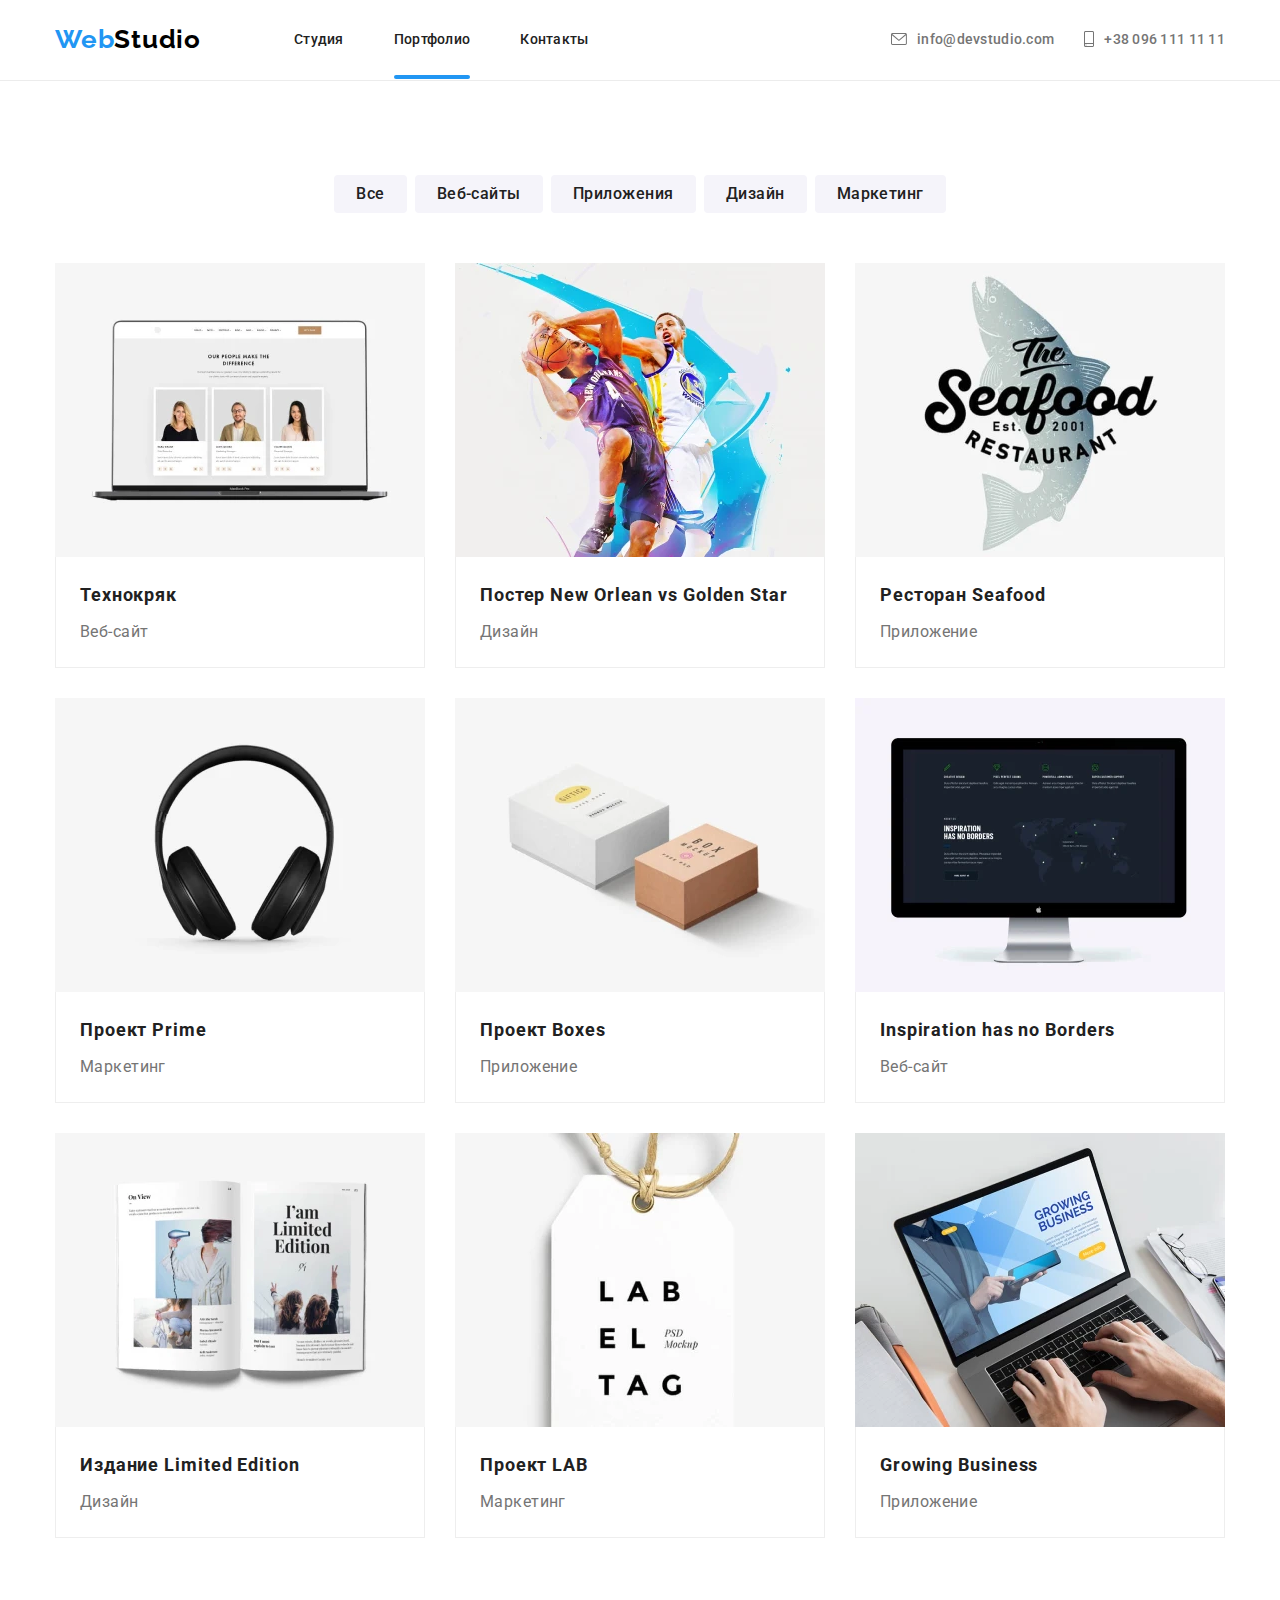
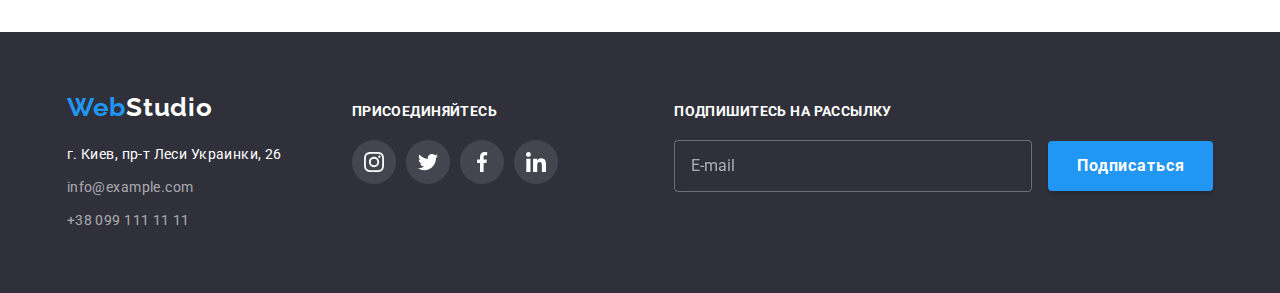
==== commit 41a9378c: "fix-mobile menu" ====
--- a/portfolio.html
+++ b/portfolio.html
@@ -40,7 +40,7 @@
             </li>
           </ul>
         </nav>
-        <!-- Меню контактов -->
+        <!-- Список контактов -->
         <ul class="list-no-marker contact">
           <li class="contact__item">
             <a class="link-no-decor contact__link" href="mailto:info@devstudio.com">
@@ -60,7 +60,13 @@
           </li>
         </ul>
         <!-- Кнопка мобильноого меню -->
-        <button class="mobile-btn" type="button" aria-label="Кнопка мобильного меню" aria-expanded="false" data-menu-button>
+        <button
+          class="mobile-btn"
+          type="button"
+          aria-label="Кнопка мобильного меню"
+          aria-expanded="false"
+          data-menu-button
+        >
           <svg class="mobile-btn__icon" width="40" height="40">
             <use class="mobile-btn__open" href="./img/svg/sprite.svg#icon-menu-open"></use>
             <use class="mobile-btn__close" href="./img/svg/sprite.svg#icon-menu-close"></use>
@@ -73,7 +79,7 @@
     <main>
       <!-- Примеры работ -->
       <section class="examples">
-        <div class="container">
+        <div class="container examples__container">
           <h2 class="title" hidden>Портфолио</h2>
 
           <!-- Фильтр примеров работ -->
@@ -100,28 +106,57 @@
               <a class="link-no-decor cards-list__link" href="">
                 <div class="cards-list__thumb">
                   <picture>
-                    <source srcset="
-                                          ./img/portfolio/tehnokryak_lg.webp    1x,
-                                          ./img/portfolio/tehnokryak_lg@2x.webp 2x
-                                        " media="(min-width: 1200px)" type="image/webp" />
-                    <source srcset="
-                                          ./img/portfolio/tehnokryak_lg.jpg    1x,
-                                          ./img/portfolio/tehnokryak_lg@2x.jpg 2x
-                                        " media="(min-width: 1200px)" type="image/jpeg" />
-                    <source srcset="
-                                          ./img/portfolio/tehnokryak_md.webp    1x,
-                                          ./img/portfolio/tehnokryak_md@2x.webp 2x
-                                        " media="(min-width: 768px)" type="image/webp" />
-                    <source srcset="
-                                          ./img/portfolio/tehnokryak_md.jpg    1x,
-                                          ./img/portfolio/tehnokryak_md@2x.jpg 2x
-                                        " media="(min-width: 768px)" type="image/jpeg" />
-                    <source srcset="
-                                          ./img/portfolio/tehnokryak_sm.webp    1x,
-                                          ./img/portfolio/tehnokryak_sm@2x.webp 2x
-                                        " media="(max-width: 767px)" type="image/webp" />
-                    <source srcset="./img/portfolio/tehnokryak_sm@2x.jpg 2x" media="(max-width: 767px)" type="image/jpeg" />
-                    <img src="./img/portfolio/tehnokryak_sm.jpg" alt="Пример работы Технокряк" width="370" height="294" />
+                    <source
+                      srcset="
+                        ./img/portfolio/tehnokryak_lg.webp    1x,
+                        ./img/portfolio/tehnokryak_lg@2x.webp 2x
+                      "
+                      media="(min-width: 1200px)"
+                      type="image/webp"
+                    />
+                    <source
+                      srcset="
+                        ./img/portfolio/tehnokryak_lg.jpg    1x,
+                        ./img/portfolio/tehnokryak_lg@2x.jpg 2x
+                      "
+                      media="(min-width: 1200px)"
+                      type="image/jpeg"
+                    />
+                    <source
+                      srcset="
+                        ./img/portfolio/tehnokryak_md.webp    1x,
+                        ./img/portfolio/tehnokryak_md@2x.webp 2x
+                      "
+                      media="(min-width: 768px)"
+                      type="image/webp"
+                    />
+                    <source
+                      srcset="
+                        ./img/portfolio/tehnokryak_md.jpg    1x,
+                        ./img/portfolio/tehnokryak_md@2x.jpg 2x
+                      "
+                      media="(min-width: 768px)"
+                      type="image/jpeg"
+                    />
+                    <source
+                      srcset="
+                        ./img/portfolio/tehnokryak_sm.webp    1x,
+                        ./img/portfolio/tehnokryak_sm@2x.webp 2x
+                      "
+                      media="(max-width: 767px)"
+                      type="image/webp"
+                    />
+                    <source
+                      srcset="./img/portfolio/tehnokryak_sm@2x.jpg 2x"
+                      media="(max-width: 767px)"
+                      type="image/jpeg"
+                    />
+                    <img
+                      src="./img/portfolio/tehnokryak_sm.jpg"
+                      alt="Пример работы Технокряк"
+                      width="370"
+                      height="294"
+                    />
                   </picture>
                   <p class="cards-list__meta">
                     Ресурс предлагает комплексные предложения с разным уровнем функционала и
@@ -139,29 +174,57 @@
               <a class="link-no-decor cards-list__link" href="">
                 <div class="cards-list__thumb">
                   <picture>
-                    <source srcset="
-                                          ./img/portfolio/new_orlean_lg.webp    1x,
-                                          ./img/portfolio/new_orlean_lg@2x.webp 2x
-                                        " media="(min-width: 1200px)" type="image/webp" />
-                    <source srcset="
-                                          ./img/portfolio/new_orlean_lg.jpg    1x,
-                                          ./img/portfolio/new_orlean_lg@2x.jpg 2x
-                                        " media="(min-width: 1200px)" type="image/jpeg" />
-                    <source srcset="
-                                          ./img/portfolio/new_orlean_md.webp    1x,
-                                          ./img/portfolio/new_orlean_md@2x.webp 2x
-                                        " media="(min-width: 768px)" type="image/webp" />
-                    <source srcset="
-                                          ./img/portfolio/new_orlean_md.jpg    1x,
-                                          ./img/portfolio/new_orlean_md@2x.jpg 2x
-                                        " media="(min-width: 768px)" type="image/jpeg" />
-                    <source srcset="
-                                          ./img/portfolio/new_orlean_sm.webp    1x,
-                                          ./img/portfolio/new_orlean_sm@2x.webp 2x
-                                        " media="(max-width: 767px)" type="image/webp" />
-                    <source srcset="./img/portfolio/new_orlean_sm@2x.jpg 2x" media="(max-width: 767px)" type="image/jpeg" />
-                    <img src="./img/portfolio/new_orlean_sm.jpg" alt="Пример работы постер New Orlean vs Golden Star" width="370"
-                      height="294" />
+                    <source
+                      srcset="
+                        ./img/portfolio/new_orlean_lg.webp    1x,
+                        ./img/portfolio/new_orlean_lg@2x.webp 2x
+                      "
+                      media="(min-width: 1200px)"
+                      type="image/webp"
+                    />
+                    <source
+                      srcset="
+                        ./img/portfolio/new_orlean_lg.jpg    1x,
+                        ./img/portfolio/new_orlean_lg@2x.jpg 2x
+                      "
+                      media="(min-width: 1200px)"
+                      type="image/jpeg"
+                    />
+                    <source
+                      srcset="
+                        ./img/portfolio/new_orlean_md.webp    1x,
+                        ./img/portfolio/new_orlean_md@2x.webp 2x
+                      "
+                      media="(min-width: 768px)"
+                      type="image/webp"
+                    />
+                    <source
+                      srcset="
+                        ./img/portfolio/new_orlean_md.jpg    1x,
+                        ./img/portfolio/new_orlean_md@2x.jpg 2x
+                      "
+                      media="(min-width: 768px)"
+                      type="image/jpeg"
+                    />
+                    <source
+                      srcset="
+                        ./img/portfolio/new_orlean_sm.webp    1x,
+                        ./img/portfolio/new_orlean_sm@2x.webp 2x
+                      "
+                      media="(max-width: 767px)"
+                      type="image/webp"
+                    />
+                    <source
+                      srcset="./img/portfolio/new_orlean_sm@2x.jpg 2x"
+                      media="(max-width: 767px)"
+                      type="image/jpeg"
+                    />
+                    <img
+                      src="./img/portfolio/new_orlean_sm.jpg"
+                      alt="Пример работы постер New Orlean vs Golden Star"
+                      width="370"
+                      height="294"
+                    />
                   </picture>
                   <p class="cards-list__meta">
                     Ресурс предлагает комплексные предложения с разным уровнем функционала и
@@ -179,28 +242,57 @@
               <a class="link-no-decor cards-list__link" href="">
                 <div class="cards-list__thumb">
                   <picture>
-                    <source srcset="
-                                          ./img/portfolio/seafood_lg.webp    1x,
-                                          ./img/portfolio/seafood_lg@2x.webp 2x
-                                        " media="(min-width: 1200px)" type="image/webp" />
-                    <source srcset="
-                                          ./img/portfolio/seafood_lg.jpg    1x,
-                                          ./img/portfolio/seafood_lg@2x.jpg 2x
-                                        " media="(min-width: 1200px)" type="image/jpeg" />
-                    <source srcset="
-                                          ./img/portfolio/seafood_md.webp    1x,
-                                          ./img/portfolio/seafood_md@2x.webp 2x
-                                        " media="(min-width: 768px)" type="image/webp" />
-                    <source srcset="
-                                          ./img/portfolio/seafood_md.jpg    1x,
-                                          ./img/portfolio/seafood_md@2x.jpg 2x
-                                        " media="(min-width: 768px)" type="image/jpeg" />
-                    <source srcset="
-                                          ./img/portfolio/seafood_sm.webp    1x,
-                                          ./img/portfolio/seafood_sm@2x.webp 2x
-                                        " media="(max-width: 767px)" type="image/webp" />
-                    <source srcset="./img/portfolio/seafood_sm@2x.jpg 2x" media="(max-width: 767px)" type="image/jpeg" />
-                    <img src="./img/portfolio/seafood_sm.jpg" alt="Пример работы ресторан Seafood" width="370" height="294" />
+                    <source
+                      srcset="
+                        ./img/portfolio/seafood_lg.webp    1x,
+                        ./img/portfolio/seafood_lg@2x.webp 2x
+                      "
+                      media="(min-width: 1200px)"
+                      type="image/webp"
+                    />
+                    <source
+                      srcset="
+                        ./img/portfolio/seafood_lg.jpg    1x,
+                        ./img/portfolio/seafood_lg@2x.jpg 2x
+                      "
+                      media="(min-width: 1200px)"
+                      type="image/jpeg"
+                    />
+                    <source
+                      srcset="
+                        ./img/portfolio/seafood_md.webp    1x,
+                        ./img/portfolio/seafood_md@2x.webp 2x
+                      "
+                      media="(min-width: 768px)"
+                      type="image/webp"
+                    />
+                    <source
+                      srcset="
+                        ./img/portfolio/seafood_md.jpg    1x,
+                        ./img/portfolio/seafood_md@2x.jpg 2x
+                      "
+                      media="(min-width: 768px)"
+                      type="image/jpeg"
+                    />
+                    <source
+                      srcset="
+                        ./img/portfolio/seafood_sm.webp    1x,
+                        ./img/portfolio/seafood_sm@2x.webp 2x
+                      "
+                      media="(max-width: 767px)"
+                      type="image/webp"
+                    />
+                    <source
+                      srcset="./img/portfolio/seafood_sm@2x.jpg 2x"
+                      media="(max-width: 767px)"
+                      type="image/jpeg"
+                    />
+                    <img
+                      src="./img/portfolio/seafood_sm.jpg"
+                      alt="Пример работы ресторан Seafood"
+                      width="370"
+                      height="294"
+                    />
                   </picture>
                   <p class="cards-list__meta">
                     Ресурс предлагает комплексные предложения с разным уровнем функционала и
@@ -218,28 +310,57 @@
               <a class="link-no-decor cards-list__link" href="">
                 <div class="cards-list__thumb">
                   <picture>
-                    <source srcset="
-                                          ./img/portfolio/project_prime_lg.webp    1x,
-                                          ./img/portfolio/project_prime_lg@2x.webp 2x
-                                        " media="(min-width: 1200px)" type="image/webp" />
-                    <source srcset="
-                                          ./img/portfolio/project_prime_lg.jpg    1x,
-                                          ./img/portfolio/project_prime_lg@2x.jpg 2x
-                                        " media="(min-width: 1200px)" type="image/jpeg" />
-                    <source srcset="
-                                          ./img/portfolio/project_prime_md.webp    1x,
-                                          ./img/portfolio/project_prime_md@2x.webp 2x
-                                        " media="(min-width: 768px)" type="image/webp" />
-                    <source srcset="
-                                          ./img/portfolio/project_prime_md.jpg    1x,
-                                          ./img/portfolio/project_prime_md@2x.jpg 2x
-                                        " media="(min-width: 768px)" type="image/jpeg" />
-                    <source srcset="
-                                          ./img/portfolio/project_prime_sm.webp    1x,
-                                          ./img/portfolio/project_prime_sm@2x.webp 2x
-                                        " media="(max-width: 767px)" type="image/webp" />
-                    <source srcset="./img/portfolio/project_prime_sm@2x.jpg 2x" media="(max-width: 767px)" type="image/jpeg" />
-                    <img src="./img/portfolio/project_prime_sm.jpg" alt="Пример работы проект Prime" width="370" height="294" />
+                    <source
+                      srcset="
+                        ./img/portfolio/project_prime_lg.webp    1x,
+                        ./img/portfolio/project_prime_lg@2x.webp 2x
+                      "
+                      media="(min-width: 1200px)"
+                      type="image/webp"
+                    />
+                    <source
+                      srcset="
+                        ./img/portfolio/project_prime_lg.jpg    1x,
+                        ./img/portfolio/project_prime_lg@2x.jpg 2x
+                      "
+                      media="(min-width: 1200px)"
+                      type="image/jpeg"
+                    />
+                    <source
+                      srcset="
+                        ./img/portfolio/project_prime_md.webp    1x,
+                        ./img/portfolio/project_prime_md@2x.webp 2x
+                      "
+                      media="(min-width: 768px)"
+                      type="image/webp"
+                    />
+                    <source
+                      srcset="
+                        ./img/portfolio/project_prime_md.jpg    1x,
+                        ./img/portfolio/project_prime_md@2x.jpg 2x
+                      "
+                      media="(min-width: 768px)"
+                      type="image/jpeg"
+                    />
+                    <source
+                      srcset="
+                        ./img/portfolio/project_prime_sm.webp    1x,
+                        ./img/portfolio/project_prime_sm@2x.webp 2x
+                      "
+                      media="(max-width: 767px)"
+                      type="image/webp"
+                    />
+                    <source
+                      srcset="./img/portfolio/project_prime_sm@2x.jpg 2x"
+                      media="(max-width: 767px)"
+                      type="image/jpeg"
+                    />
+                    <img
+                      src="./img/portfolio/project_prime_sm.jpg"
+                      alt="Пример работы проект Prime"
+                      width="370"
+                      height="294"
+                    />
                   </picture>
                   <p class="cards-list__meta">
                     Ресурс предлагает комплексные предложения с разным уровнем функционала и
@@ -257,31 +378,60 @@
               <a class="link-no-decor cards-list__link" href="">
                 <div class="cards-list__thumb">
                   <picture>
-                    <source srcset="
-                                          ./img/portfolio/project_boxes_lg.webp    1x,
-                                          ./img/portfolio/project_boxes_lg@2x.webp 2x
-                                        " media="(min-width: 1200px)" type="image/webp" />
-                    <source srcset="
-                                          ./img/portfolio/project_boxes_lg.jpg    1x,
-                                          ./img/portfolio/project_boxes_lg@2x.jpg 2x
-                                        " media="(min-width: 1200px)" type="image/jpeg" />
-                    <source srcset="
-                                          ./img/portfolio/project_boxes_md.webp    1x,
-                                          ./img/portfolio/project_boxes_md@2x.webp 2x
-                                        " media="(min-width: 768px)" type="image/webp" />
-                    <source srcset="
-                                          ./img/portfolio/project_boxes_md.jpg    1x,
-                                          ./img/portfolio/project_boxes_md@2x.jpg 2x
-                                        " media="(min-width: 768px)" type="image/jpeg" />
-                    <source srcset="
-                                          ./img/portfolio/project_boxes_sm.webp    1x,
-                                          ./img/portfolio/project_boxes_sm@2x.webp 2x
-                                        " media="(max-width: 767px)" type="image/webp" />
-                    <source srcset="
-                                          ./img/portfolio/project_boxes_sm.jpg    1x,
-                                          ./img/portfolio/project_boxes_sm@2x.jpg 2x
-                                        " media="(max-width: 767px)" type="image/jpeg" />
-                    <img src="./img/portfolio/project_boxes_sm.jpg" alt="Пример работы проект Boxes" width="370" height="294" />
+                    <source
+                      srcset="
+                        ./img/portfolio/project_boxes_lg.webp    1x,
+                        ./img/portfolio/project_boxes_lg@2x.webp 2x
+                      "
+                      media="(min-width: 1200px)"
+                      type="image/webp"
+                    />
+                    <source
+                      srcset="
+                        ./img/portfolio/project_boxes_lg.jpg    1x,
+                        ./img/portfolio/project_boxes_lg@2x.jpg 2x
+                      "
+                      media="(min-width: 1200px)"
+                      type="image/jpeg"
+                    />
+                    <source
+                      srcset="
+                        ./img/portfolio/project_boxes_md.webp    1x,
+                        ./img/portfolio/project_boxes_md@2x.webp 2x
+                      "
+                      media="(min-width: 768px)"
+                      type="image/webp"
+                    />
+                    <source
+                      srcset="
+                        ./img/portfolio/project_boxes_md.jpg    1x,
+                        ./img/portfolio/project_boxes_md@2x.jpg 2x
+                      "
+                      media="(min-width: 768px)"
+                      type="image/jpeg"
+                    />
+                    <source
+                      srcset="
+                        ./img/portfolio/project_boxes_sm.webp    1x,
+                        ./img/portfolio/project_boxes_sm@2x.webp 2x
+                      "
+                      media="(max-width: 767px)"
+                      type="image/webp"
+                    />
+                    <source
+                      srcset="
+                        ./img/portfolio/project_boxes_sm.jpg    1x,
+                        ./img/portfolio/project_boxes_sm@2x.jpg 2x
+                      "
+                      media="(max-width: 767px)"
+                      type="image/jpeg"
+                    />
+                    <img
+                      src="./img/portfolio/project_boxes_sm.jpg"
+                      alt="Пример работы проект Boxes"
+                      width="370"
+                      height="294"
+                    />
                   </picture>
                   <p class="cards-list__meta">
                     Ресурс предлагает комплексные предложения с разным уровнем функционала и
@@ -299,31 +449,59 @@
               <a class="link-no-decor cards-list__link" href="">
                 <div class="cards-list__thumb">
                   <picture>
-                    <source srcset="
-                                          ./img/portfolio/inspiration_no_borders_lg.webp    1x,
-                                          ./img/portfolio/inspiration_no_borders_lg@2x.webp 2x
-                                        " media="(min-width: 1200px)" type="image/webp" />
-                    <source srcset="
-                                          ./img/portfolio/inspiration_no_borders_lg.jpg    1x,
-                                          ./img/portfolio/inspiration_no_borders_lg@2x.jpg 2x
-                                        " media="(min-width: 1200px)" type="image/jpeg" />
-                    <source srcset="
-                                          ./img/portfolio/inspiration_no_borders_md.webp    1x,
-                                          ./img/portfolio/inspiration_no_borders_md@2x.webp 2x
-                                        " media="(min-width: 768px)" type="image/webp" />
-                    <source srcset="
-                                          ./img/portfolio/inspiration_no_borders_md.jpg    1x,
-                                          ./img/portfolio/inspiration_no_borders_md@2x.jpg 2x
-                                        " media="(min-width: 768px)" type="image/jpeg" />
-                    <source srcset="
-                                          ./img/portfolio/inspiration_no_borders_sm.webp    1x,
-                                          ./img/portfolio/inspiration_no_borders_sm@2x.webp 2x
-                                        " media="(max-width: 767px)" type="image/webp" />
-                    <source srcset="./img/portfolio/inspiration_no_borders_sm@2x.jpg 2x" media="(max-width: 767px)"
-                      type="image/jpeg" />
-                    <img src="./img/portfolio/inspiration_no_borders_sm.jpg" alt="Пример работы Inspiration has no Borders" width="370"
-                      height="294" />
+                    <source
+                      srcset="
+                        ./img/portfolio/inspiration_no_borders_lg.webp    1x,
+                        ./img/portfolio/inspiration_no_borders_lg@2x.webp 2x
+                      "
+                      media="(min-width: 1200px)"
+                      type="image/webp"
+                    />
+                    <source
+                      srcset="
+                        ./img/portfolio/inspiration_no_borders_lg.jpg    1x,
+                        ./img/portfolio/inspiration_no_borders_lg@2x.jpg 2x
+                      "
+                      media="(min-width: 1200px)"
+                      type="image/jpeg"
+                    />
+                    <source
+                      srcset="
+                        ./img/portfolio/inspiration_no_borders_md.webp    1x,
+                        ./img/portfolio/inspiration_no_borders_md@2x.webp 2x
+                      "
+                      media="(min-width: 768px)"
+                      type="image/webp"
+                    />
+                    <source
+                      srcset="
+                        ./img/portfolio/inspiration_no_borders_md.jpg    1x,
+                        ./img/portfolio/inspiration_no_borders_md@2x.jpg 2x
+                      "
+                      media="(min-width: 768px)"
+                      type="image/jpeg"
+                    />
+                    <source
+                      srcset="
+                        ./img/portfolio/inspiration_no_borders_sm.webp    1x,
+                        ./img/portfolio/inspiration_no_borders_sm@2x.webp 2x
+                      "
+                      media="(max-width: 767px)"
+                      type="image/webp"
+                    />
+                    <source
+                      srcset="./img/portfolio/inspiration_no_borders_sm@2x.jpg 2x"
+                      media="(max-width: 767px)"
+                      type="image/jpeg"
+                    />
+                    <img
+                      src="./img/portfolio/inspiration_no_borders_sm.jpg"
+                      alt="Пример работы Inspiration has no Borders"
+                      width="370"
+                      height="294"
+                    />
                   </picture>
+
                   <p class="cards-list__meta">
                     Ресурс предлагает комплексные предложения с разным уровнем функционала и
                     сервисов. Все это позволит посетителю получить исчерпывающие сведения о компании
@@ -340,30 +518,59 @@
               <a class="link-no-decor cards-list__link" href="">
                 <div class="cards-list__thumb">
                   <picture>
-                    <source srcset="
-                                          ./img/portfolio/limited_edition_lg.webp    1x,
-                                          ./img/portfolio/limited_edition_lg@2x.webp 2x
-                                        " media="(min-width: 1200px)" type="image/webp" />
-                    <source srcset="
-                                          ./img/portfolio/limited_edition_lg.jpg    1x,
-                                          ./img/portfolio/limited_edition_lg@2x.jpg 2x
-                                        " media="(min-width: 1200px)" type="image/jpeg" />
-                    <source srcset="
-                                          ./img/portfolio/limited_edition_md.webp    1x,
-                                          ./img/portfolio/limited_edition_md@2x.webp 2x
-                                        " media="(min-width: 768px)" type="image/webp" />
-                    <source srcset="
-                                          ./img/portfolio/limited_edition_md.jpg    1x,
-                                          ./img/portfolio/limited_edition_md@2x.jpg 2x
-                                        " media="(min-width: 768px)" type="image/jpeg" />
-                    <source srcset="
-                                          ./img/portfolio/limited_edition_sm.webp    1x,
-                                          ./img/portfolio/limited_edition_sm@2x.webp 2x
-                                        " media="(max-width: 767px)" type="image/webp" />
-                    <source srcset="./img/portfolio/limited_edition_sm@2x.jpg 2x" media="(max-width: 767px)" type="image/jpeg" />
-                    <img src="./img/portfolio/limited_edition_sm.jpg" alt="Пример работы издание Limited Edition" width="370"
-                      height="294" />
+                    <source
+                      srcset="
+                        ./img/portfolio/limited_edition_lg.webp    1x,
+                        ./img/portfolio/limited_edition_lg@2x.webp 2x
+                      "
+                      media="(min-width: 1200px)"
+                      type="image/webp"
+                    />
+                    <source
+                      srcset="
+                        ./img/portfolio/limited_edition_lg.jpg    1x,
+                        ./img/portfolio/limited_edition_lg@2x.jpg 2x
+                      "
+                      media="(min-width: 1200px)"
+                      type="image/jpeg"
+                    />
+                    <source
+                      srcset="
+                        ./img/portfolio/limited_edition_md.webp    1x,
+                        ./img/portfolio/limited_edition_md@2x.webp 2x
+                      "
+                      media="(min-width: 768px)"
+                      type="image/webp"
+                    />
+                    <source
+                      srcset="
+                        ./img/portfolio/limited_edition_md.jpg    1x,
+                        ./img/portfolio/limited_edition_md@2x.jpg 2x
+                      "
+                      media="(min-width: 768px)"
+                      type="image/jpeg"
+                    />
+                    <source
+                      srcset="
+                        ./img/portfolio/limited_edition_sm.webp    1x,
+                        ./img/portfolio/limited_edition_sm@2x.webp 2x
+                      "
+                      media="(max-width: 767px)"
+                      type="image/webp"
+                    />
+                    <source
+                      srcset="./img/portfolio/limited_edition_sm@2x.jpg 2x"
+                      media="(max-width: 767px)"
+                      type="image/jpeg"
+                    />
+                    <img
+                      src="./img/portfolio/limited_edition_sm.jpg"
+                      alt="Пример работы издание Limited Edition"
+                      width="370"
+                      height="294"
+                    />
                   </picture>
+
                   <p class="cards-list__meta">
                     Ресурс предлагает комплексные предложения с разным уровнем функционала и
                     сервисов. Все это позволит посетителю получить исчерпывающие сведения о компании
@@ -382,29 +589,59 @@
               <a class="link-no-decor cards-list__link" href="">
                 <div class="cards-list__thumb">
                   <picture>
-                    <source srcset="
-                                          ./img/portfolio/project_lab_lg.webp    1x,
-                                          ./img/portfolio/project_lab_lg@2x.webp 2x
-                                        " media="(min-width: 1200px)" type="image/webp" />
-                    <source srcset="
-                                          ./img/portfolio/project_lab_lg.jpg    1x,
-                                          ./img/portfolio/project_lab_lg@2x.jpg 2x
-                                        " media="(min-width: 1200px)" type="image/jpeg" />
-                    <source srcset="
-                                          ./img/portfolio/project_lab_md.webp    1x,
-                                          ./img/portfolio/project_lab_md@2x.webp 2x
-                                        " media="(min-width: 768px)" type="image/webp" />
-                    <source srcset="
-                                          ./img/portfolio/project_lab_sm.webp    1x,
-                                          ./img/portfolio/project_lab_sm@2x.webp 2x
-                                        " media="(max-width: 767px)" type="image/webp" />
-                    <source srcset="
-                                          ./img/portfolio/project_lab_sm.webp    1x,
-                                          ./img/portfolio/project_lab_sm@2x.webp 2x
-                                        " media="(max-width: 767px)" type="image/webp" />
-                    <source srcset="./img/portfolio/project_lab_sm@2x.jpg 2x" media="(max-width: 767px)" type="image/jpeg" />
-                    <img src="./img/portfolio/project_lab_sm.jpg" alt="Пример работы проект LAB" width="370" height="294" />
+                    <source
+                      srcset="
+                        ./img/portfolio/project_lab_lg.webp    1x,
+                        ./img/portfolio/project_lab_lg@2x.webp 2x
+                      "
+                      media="(min-width: 1200px)"
+                      type="image/webp"
+                    />
+                    <source
+                      srcset="
+                        ./img/portfolio/project_lab_lg.jpg    1x,
+                        ./img/portfolio/project_lab_lg@2x.jpg 2x
+                      "
+                      media="(min-width: 1200px)"
+                      type="image/jpeg"
+                    />
+                    <source
+                      srcset="
+                        ./img/portfolio/project_lab_md.webp    1x,
+                        ./img/portfolio/project_lab_md@2x.webp 2x
+                      "
+                      media="(min-width: 768px)"
+                      type="image/webp"
+                    />
+                    <source
+                      srcset="
+                        ./img/portfolio/project_lab_sm.webp    1x,
+                        ./img/portfolio/project_lab_sm@2x.webp 2x
+                      "
+                      media="(max-width: 767px)"
+                      type="image/webp"
+                    />
+                    <source
+                      srcset="
+                        ./img/portfolio/project_lab_sm.webp    1x,
+                        ./img/portfolio/project_lab_sm@2x.webp 2x
+                      "
+                      media="(max-width: 767px)"
+                      type="image/webp"
+                    />
+                    <source
+                      srcset="./img/portfolio/project_lab_sm@2x.jpg 2x"
+                      media="(max-width: 767px)"
+                      type="image/jpeg"
+                    />
+                    <img
+                      src="./img/portfolio/project_lab_sm.jpg"
+                      alt="Пример работы проект LAB"
+                      width="370"
+                      height="294"
+                    />
                   </picture>
+
                   <p class="cards-list__meta">
                     Ресурс предлагает комплексные предложения с разным уровнем функционала и
                     сервисов. Все это позволит посетителю получить исчерпывающие сведения о компании
@@ -421,28 +658,57 @@
               <a class="link-no-decor cards-list__link" href="">
                 <div class="cards-list__thumb">
                   <picture>
-                    <source srcset="
-                                          ./img/portfolio/growing_business_lg.webp    1x,
-                                          ./img/portfolio/growing_business_lg@2x.webp 2x
-                                        " media="(min-width: 1200px)" type="image/webp" />
-                    <source srcset="
-                                          ./img/portfolio/growing_business_lg.jpg    1x,
-                                          ./img/portfolio/growing_business_lg@2x.jpg 2x
-                                        " media="(min-width: 1200px)" type="image/jpeg" />
-                    <source srcset="
-                                          ./img/portfolio/growing_business_md.webp    1x,
-                                          ./img/portfolio/growing_business_md@2x.webp 2x
-                                        " media="(min-width: 768px)" type="image/webp" />
-                    <source srcset="
-                                          ./img/portfolio/growing_business_md.jpg    1x,
-                                          ./img/portfolio/growing_business_md@2x.jpg 2x
-                                        " media="(min-width: 768px)" type="image/jpeg" />
-                    <source srcset="
-                                          ./img/portfolio/growing_business_sm.webp    1x,
-                                          ./img/portfolio/growing_business_sm@2x.webp 2x
-                                        " media="(max-width: 767px)" type="image/webp" />
-                    <source srcset="./img/portfolio/growing_business_sm@2x.jpg 2x" media="(max-width: 767px)" type="image/jpeg" />
-                    <img src="./img/portfolio/growing_business_sm.jpg" alt="Пример работы Growing Business" width="370" height="294" />
+                    <source
+                      srcset="
+                        ./img/portfolio/growing_business_lg.webp    1x,
+                        ./img/portfolio/growing_business_lg@2x.webp 2x
+                      "
+                      media="(min-width: 1200px)"
+                      type="image/webp"
+                    />
+                    <source
+                      srcset="
+                        ./img/portfolio/growing_business_lg.jpg    1x,
+                        ./img/portfolio/growing_business_lg@2x.jpg 2x
+                      "
+                      media="(min-width: 1200px)"
+                      type="image/jpeg"
+                    />
+                    <source
+                      srcset="
+                        ./img/portfolio/growing_business_md.webp    1x,
+                        ./img/portfolio/growing_business_md@2x.webp 2x
+                      "
+                      media="(min-width: 768px)"
+                      type="image/webp"
+                    />
+                    <source
+                      srcset="
+                        ./img/portfolio/growing_business_md.jpg    1x,
+                        ./img/portfolio/growing_business_md@2x.jpg 2x
+                      "
+                      media="(min-width: 768px)"
+                      type="image/jpeg"
+                    />
+                    <source
+                      srcset="
+                        ./img/portfolio/growing_business_sm.webp    1x,
+                        ./img/portfolio/growing_business_sm@2x.webp 2x
+                      "
+                      media="(max-width: 767px)"
+                      type="image/webp"
+                    />
+                    <source
+                      srcset="./img/portfolio/growing_business_sm@2x.jpg 2x"
+                      media="(max-width: 767px)"
+                      type="image/jpeg"
+                    />
+                    <img
+                      src="./img/portfolio/growing_business_sm.jpg"
+                      alt="Пример работы Growing Business"
+                      width="370"
+                      height="294"
+                    />
                   </picture>
                   <p class="cards-list__meta">
                     Ресурс предлагает комплексные предложения с разным уровнем функционала и
@@ -463,73 +729,76 @@
     <!-- Подвал сайта -->
     <footer class="footer">
       <div class="container footer__container">
-        <!-- Левая часть футера -->
-        <div class="footer__wrapper">
-          <a class="logo footer__logo" href="./index.html"
-            ><span class="logo__aсcent">Web</span>Studio</a
-          >
-          <address class="footer__address">г. Киев, пр-т Леси Украинки, 26</address>
-          <ul class="list-no-marker footer__list">
-            <li class="footer__item">
-              <a class="link-no-decor footer__link" href="mailto:info@example.com"
-                >info@example.com</a
-              >
-            </li>
-            <li class="footer__item">
-              <a class="link-no-decor footer__link" href="tel:+380991111111">+38 099 111 11 11</a>
-            </li>
-          </ul>
+        <div class="footer__first-line">
+          <!-- Левая часть футера -->
+          <div class="footer__wrapper">
+            <a class="logo footer__logo" href="./index.html"
+              ><span class="logo__aсcent">Web</span>Studio</a
+            >
+            <address class="footer__address">г. Киев, пр-т Леси Украинки, 26</address>
+            <ul class="list-no-marker footer__list">
+              <li class="footer__item">
+                <a class="link-no-decor footer__link" href="mailto:info@example.com"
+                  >info@example.com</a
+                >
+              </li>
+              <li class="footer__item">
+                <a class="link-no-decor footer__link" href="tel:+380991111111">+38 099 111 11 11</a>
+              </li>
+            </ul>
+          </div>
+          <!-- Центр футера (соцсети) -->
+          <div class="footer__wrapper-socials">
+            <p class="footer__title">присоединяйтесь</p>
+            <ul class="list-no-marker socials-list">
+              <li class="socials-list__item">
+                <a
+                  class="link-no-decor socials-list__link socials-list__link--darck-bg"
+                  href=""
+                  aria-label="Instagram"
+                >
+                  <svg class="socials-list__icon socials-list__icon--darck-bg">
+                    <use href="./img/svg/sprite.svg#icon-instagram"></use>
+                  </svg>
+                </a>
+              </li>
+              <li class="socials-list__item">
+                <a
+                  class="link-no-decor socials-list__link socials-list__link--darck-bg"
+                  href=""
+                  aria-label="Twitter"
+                >
+                  <svg class="socials-list__icon socials-list__icon--darck-bg">
+                    <use href="./img/svg/sprite.svg#icon-twitter"></use>
+                  </svg>
+                </a>
+              </li>
+              <li class="socials-list__item">
+                <a
+                  class="link-no-decor socials-list__link socials-list__link--darck-bg"
+                  href=""
+                  aria-label="Facebook"
+                >
+                  <svg class="socials-list__icon socials-list__icon--darck-bg">
+                    <use href="./img/svg/sprite.svg#icon-facebook"></use>
+                  </svg>
+                </a>
+              </li>
+              <li class="socials-list__item">
+                <a
+                  class="link-no-decor socials-list__link socials-list__link--darck-bg"
+                  href=""
+                  aria-label="Linkedin"
+                >
+                  <svg class="socials-list__icon socials-list__icon--darck-bg">
+                    <use href="./img/svg/sprite.svg#icon-linkedin"></use>
+                  </svg>
+                </a>
+              </li>
+            </ul>
+          </div>
         </div>
-        <!-- Центр футера (соцсети) -->
-        <div class="footer__wrapper-socials">
-          <p class="footer__title">присоединяйтесь</p>
-          <ul class="list-no-marker socials-list">
-            <li class="socials-list__item">
-              <a
-                class="link-no-decor socials-list__link socials-list__link--darck-bg"
-                href=""
-                aria-label="Instagram"
-              >
-                <svg class="socials-list__icon socials-list__icon--darck-bg">
-                  <use href="./img/svg/sprite.svg#icon-instagram"></use>
-                </svg>
-              </a>
-            </li>
-            <li class="socials-list__item">
-              <a
-                class="link-no-decor socials-list__link socials-list__link--darck-bg"
-                href=""
-                aria-label="Twitter"
-              >
-                <svg class="socials-list__icon socials-list__icon--darck-bg">
-                  <use href="./img/svg/sprite.svg#icon-twitter"></use>
-                </svg>
-              </a>
-            </li>
-            <li class="socials-list__item">
-              <a
-                class="link-no-decor socials-list__link socials-list__link--darck-bg"
-                href=""
-                aria-label="Facebook"
-              >
-                <svg class="socials-list__icon socials-list__icon--darck-bg">
-                  <use href="./img/svg/sprite.svg#icon-facebook"></use>
-                </svg>
-              </a>
-            </li>
-            <li class="socials-list__item">
-              <a
-                class="link-no-decor socials-list__link socials-list__link--darck-bg"
-                href=""
-                aria-label="Linkedin"
-              >
-                <svg class="socials-list__icon socials-list__icon--darck-bg">
-                  <use href="./img/svg/sprite.svg#icon-linkedin"></use>
-                </svg>
-              </a>
-            </li>
-          </ul>
-        </div>
+
         <!-- Правая часть футера (форма) -->
         <form class="form" name="subscribe">
           <label class="form__lable" for="email"> Подпишитесь на рассылку</label>
@@ -557,7 +826,11 @@
               <a class="link-no-decor mobile-nav__link" href="./index.html">Студия</a>
             </li>
             <li class="mobile-nav__item">
-              <a class="link-no-decor mobile-nav__link mobile-nav__link--curent" href="./portfolio.html">Портфолио</a>
+              <a
+                class="link-no-decor mobile-nav__link mobile-nav__link--curent"
+                href="./portfolio.html"
+                >Портфолио</a
+              >
             </li>
             <li class="mobile-nav__item">
               <a class="link-no-decor mobile-nav__link" href="">Контакты</a>
@@ -568,30 +841,63 @@
       <div class="mobile-menu__wrapper-bottom">
         <ul class="list-no-marker mobile-menu__list">
           <li class="mobile-menu__item">
-            <a class="link-no-decor mobile-menu__link" href="tel:+380961111111">+38 096 111 11 11</a>
+            <a class="link-no-decor mobile-menu__link" href="tel:+380961111111"
+              >+38 096 111 11 11</a
+            >
           </li>
           <li class="mobile-menu__item">
-            <a class="link-no-decor mobile-menu__link mobile-menu__link--grey"
-              href="mailto:info@devstudio.com">info@devstudio.com</a>
+            <a
+              class="link-no-decor mobile-menu__link mobile-menu__link--grey"
+              href="mailto:info@devstudio.com"
+              >info@devstudio.com</a
+            >
           </li>
         </ul>
         <ul class="list-no-marker mobile-cocials-list">
           <li class="mobile-cocials-list__item">
-            <a class="link-no-decor mobile-cocials-list__link" href="" target="_blank" noopener noreferrer>Instagram</a>
+            <a
+              class="link-no-decor mobile-cocials-list__link"
+              href=""
+              target="_blank"
+              noopener
+              noreferrer
+              >Instagram</a
+            >
           </li>
           <li class="mobile-cocials-list__item">
-            <a class="link-no-decor mobile-cocials-list__link" href="" target="_blank" noopener noreferrer>Twitter</a>
+            <a
+              class="link-no-decor mobile-cocials-list__link"
+              href=""
+              target="_blank"
+              noopener
+              noreferrer
+              >Twitter</a
+            >
           </li>
           <li class="mobile-cocials-list__item">
-            <a class="link-no-decor mobile-cocials-list__link" href="" target="_blank" noopener noreferrer>Facebook</a>
+            <a
+              class="link-no-decor mobile-cocials-list__link"
+              href=""
+              target="_blank"
+              noopener
+              noreferrer
+              >Facebook</a
+            >
           </li>
           <li class="mobile-cocials-list__item">
-            <a class="link-no-decor mobile-cocials-list__link" href="" target="_blank" noopener noreferrer>LinkedIn</a>
+            <a
+              class="link-no-decor mobile-cocials-list__link"
+              href=""
+              target="_blank"
+              noopener
+              noreferrer
+              >LinkedIn</a
+            >
           </li>
         </ul>
       </div>
     </div>
-    <!-- Подключаю скрипт бургер-меню кнопка -->
+    <!-- Подключаю скрипт мобильной кнопки -->
     <script src="./js/mobile-menu.js"></script>
   </body>
 </html>
--- a/css/main.min.css
+++ b/css/main.min.css
@@ -1,2 +1,2 @@
-:root{--main-font: 'Roboto', sans-serif;--secondary-font: 'Raleway', sans-serif;--main-txt-color: #757575;--secondary-txt-color: #000000;--title-color: #212121;--icon-color: #afb1b8;--hero-bg-color: #c4c4c4;--section-bg-color: #f5f4fa;--main-bg-color: #ffffff;--footer-bg-color: #2f303a;--aсcent-color: #2196f3;--aсcent-color-hover: #188ce8;--line-header-color: #ececec;--line-wrapper-color: #eeeeee;--gradient-color: rgba(47, 48, 58, 0.4);--animation-time: 250ms}.clients__link{display:flex;align-items:center;justify-content:center}.visually-hidden{position:absolute;width:1px;height:1px;margin:-1px;border:0;padding:0;clip:rect(0 0 0 0);overflow:hidden}h1,h2,h3,h4,ul,p{margin-top:0px;margin-bottom:0px}.list-no-marker{list-style:none;padding-left:0px}.link-no-decor{text-decoration:none}img{display:block;width:100%;height:auto}body{color:var(--main-txt-color);background-color:var(--main-bg-color);font-family:var(--main-font);font-weight:400;font-size:14px;line-height:1.71;letter-spacing:0.03em}.title{margin-bottom:30px;color:var(--title-color);font-weight:700;font-size:28px;line-height:1.17;letter-spacing:0.03em;font-style:var(--secondary-font)}@media screen and (min-width: 1200px){.title{margin-bottom:50px;font-size:36px;line-height:1.16}}.button{padding:10px 32px;font-family:var(--main-font);font-weight:700;font-size:16px;line-height:1.875;letter-spacing:0.06em;color:var(--main-bg-color);background-color:var(--aсcent-color);border:none;border-radius:4px;box-shadow:0px 4px 4px rgba(0,0,0,0.15);cursor:pointer;transition:background-color 250ms cubic-bezier(0.4, 0, 0.2, 1)}.button:hover,.button:focus{background-color:var(--aсcent-color-hover)}.mobile-btn{position:relative;z-index:99;display:flex;padding:0;background-color:transparent;border:transparent;outline:transparent;cursor:pointer}@media screen and (min-width: 768px){.mobile-btn{display:none}}.mobile-btn__open{opacity:1;fill:var(--secondary-txt-color);transition:fill 250ms cubic-bezier(0.4, 0, 0.2, 1)}.mobile-btn__close{opacity:0;fill:var(--secondary-txt-color);transition:fill 250ms cubic-bezier(0.4, 0, 0.2, 1)}.mobile-btn:hover .mobile-btn__open,.mobile-btn:focus .mobile-btn__close{fill:var(--aсcent-color)}.mobile-btn.is-active .mobile-btn__open{opacity:0}.mobile-btn.is-active .mobile-btn__close{opacity:1}.container{width:1200px;padding-right:15px;padding-left:15px;margin-right:auto;margin-left:auto}@media screen and (min-width: 480px){.container{width:480px}}@media screen and (min-width: 768px){.container{width:768px}}@media screen and (min-width: 1200px){.container{width:1200px}}.logo{font-family:var(--secondary-font);font-size:24px;line-height:1.16;font-weight:700;letter-spacing:0.03em;text-decoration:none;color:var(--secondary-txt-color)}@media screen and (min-width: 768px){.logo{margin-right:88px}}@media screen and (min-width: 1200px){.logo{font-size:26px;line-height:1.19;margin-right:93px}}.logo__aсcent{color:var(--aсcent-color)}.header{padding-top:16px;padding-bottom:16px;border-bottom:1px solid var(--line-header-color)}@media screen and (min-width: 768px){.header{padding-top:21px;padding-bottom:21px}}@media screen and (min-width: 1200px){.header{padding:24px 0 25px 0}}.header__container{display:flex;align-items:center}@media screen and (max-width: 767px){.header__container{justify-content:space-between}}.mobile-nav__item:not(:last-child){margin-bottom:36px}.mobile-nav__link{font-weight:500;font-size:40px;line-height:1.17;letter-spacing:0.02em;color:var(--secondary-txt-color);transition:color 250ms cubic-bezier(0.4, 0, 0.2, 1)}.mobile-nav__link:hover,.mobile-nav__link:focus{color:var(--aсcent-color)}.mobile-nav__link--curent{color:var(--aсcent-color)}.mobile-cocials-list{display:flex;flex-wrap:wrap}.mobile-cocials-list__item:not(:last-child){margin-right:20px}.mobile-cocials-list__item:not(:last-child)::after{position:absolute;margin-left:10px;content:'';width:1px;height:22px;background-color:rgba(33,33,33,0.2)}.mobile-cocials-list__link{font-weight:500;font-size:18px;line-height:1.22;letter-spacing:0.02em;color:var(--aсcent-color)}.no-scroll{overflow-y:hidden}.mobile-menu{display:flex;flex-direction:column;justify-content:space-between;position:fixed;top:0;left:0;width:100vw;height:100vh;padding:40px 48px;background-color:var(--main-bg-color);transform:translateX(100);visibility:hidden;pointer-events:none;transition:transform 250ms cubic-bezier(0.4, 0, 0.2, 1)}.mobile-menu__list{margin-bottom:32px}.mobile-menu__item:not(:last-child){margin-bottom:32px}.mobile-menu__link{font-weight:500;font-size:25px;line-height:1.17;letter-spacing:0.02em;color:var(--aсcent-color);transition:color 250ms cubic-bezier(0.4, 0, 0.2, 1)}@media screen and (min-width: 393px){.mobile-menu__link{font-size:34px}}.mobile-menu__link--grey{font-size:24px;line-height:1.16;color:#757575}.mobile-menu__link:hover,.mobile-menu__link:focus{color:var(--aсcent-color)}.mobile-menu.is-active{transform:translateX(0);visibility:visible;pointer-events:initial}.mobile-menu.is-open{transform:translateX(0);visibility:visible;pointer-events:initial}.nav__list{display:flex;align-items:center}@media screen and (max-width: 767.5px){.nav__list{display:none}}.nav__item:not(:last-child){margin-right:50px}.nav__link{color:var(--title-color);font-weight:500;line-height:1.14;letter-spacing:0.02em;padding:32px 0;transition:color 250ms cubic-bezier(0.4, 0, 0.2, 1)}.nav__link:hover,.nav__link:focus{color:var(--aсcent-color)}.nav__link--current{position:relative}.nav__link--current::after{position:absolute;bottom:0;content:'';display:block;width:100%;height:4px;border-radius:2px;background-color:var(--aсcent-color)}.contact{display:flex;flex-direction:column;margin-left:auto}@media screen and (max-width: 767px){.contact{display:none}}@media screen and (min-width: 1200px){.contact{flex-direction:row;align-items:center}}.contact__item{font-weight:500}@media screen and (max-width: 1199px){.contact__item:not(:last-child){margin-bottom:10px}}@media screen and (min-width: 1200px){.contact__item:not(:last-child){margin-right:30px}}.contact__link{display:flex;align-items:center;color:var(--main-txt-color);transition:color 250ms cubic-bezier(0.4, 0, 0.2, 1)}@media screen and (min-width: 1200px){.contact__link{font-size:14px;line-height:16px}}.contact__link:hover,.contact__link:focus{color:var(--aсcent-color)}.contact__icon{margin-right:10px;fill:currentColor}.hero{text-align:center;padding-top:118px;padding-bottom:118px;background-color:var(--hero-bg-color);background-position:center;background-size:cover;background-repeat:no-repeat;background-image:linear-gradient(rgba(47,48,58,0.4), rgba(47,48,58,0.4)),url(../img/hero/hero_sm.jpg);background-image:linear-gradient(rgba(47,48,58,0.4), rgba(47,48,58,0.4)),-webkit-image-set(url(../img/hero/hero_sm.webp) 1x)}@media screen and (min-device-pixel-ratio: 2), screen and (-moz-min-device-pixel-ratio: 2), screen and (-o-min-device-pixel-ratio: 2 / 1), screen and (-webkit-min-device-pixel-ratio: 2), screen and (min-resolution: 192dpi), screen and (min-resolution: 2dppx){.hero{background-image:linear-gradient(rgba(47,48,58,0.4), rgba(47,48,58,0.4)),url(../img/hero/hero_sm@2x.jpg);background-image:linear-gradient(rgba(47,48,58,0.4), rgba(47,48,58,0.4)),-webkit-image-set(url(../img/hero/hero_sm@2x.webp) 2x)}}@media screen and (min-width: 768px){.hero{background-image:linear-gradient(rgba(47,48,58,0.4), rgba(47,48,58,0.4)),url(../img/hero/hero_md.jpg);background-image:linear-gradient(rgba(47,48,58,0.4), rgba(47,48,58,0.4)),-webkit-image-set(url(../img/hero/hero_md.webp) 1x)}}@media screen and (min-width: 768px) and (min-device-pixel-ratio: 2), screen and (min-width: 768px) and (-moz-min-device-pixel-ratio: 2), screen and (min-width: 768px) and (-o-min-device-pixel-ratio: 2 / 1), screen and (min-width: 768px) and (-webkit-min-device-pixel-ratio: 2), screen and (min-width: 768px) and (min-resolution: 192dpi), screen and (min-width: 768px) and (min-resolution: 2dppx){.hero{background-image:linear-gradient(rgba(47,48,58,0.4), rgba(47,48,58,0.4)),url(../img/hero/hero_md@2x.jpg);background-image:linear-gradient(rgba(47,48,58,0.4), rgba(47,48,58,0.4)),-webkit-image-set(url(../img/hero/hero_md@2x.webp) 2x)}}@media screen and (min-width: 1200px){.hero{background-image:linear-gradient(rgba(47,48,58,0.4), rgba(47,48,58,0.4)),url(../img/hero/hero_lg.jpg);background-image:linear-gradient(rgba(47,48,58,0.4), rgba(47,48,58,0.4)),-webkit-image-set(url(../img/hero/hero_lg.webp) 1x)}}@media screen and (min-width: 1200px) and (min-device-pixel-ratio: 2), screen and (min-width: 1200px) and (-moz-min-device-pixel-ratio: 2), screen and (min-width: 1200px) and (-o-min-device-pixel-ratio: 2 / 1), screen and (min-width: 1200px) and (-webkit-min-device-pixel-ratio: 2), screen and (min-width: 1200px) and (min-resolution: 192dpi), screen and (min-width: 1200px) and (min-resolution: 2dppx){.hero{background-image:linear-gradient(rgba(47,48,58,0.4), rgba(47,48,58,0.4)),url(../img/hero/hero_lg@2x.jpg);background-image:linear-gradient(rgba(47,48,58,0.4), rgba(47,48,58,0.4)),-webkit-image-set(url(../img/hero/hero_lg@2x.webp) 2x)}}@media screen and (min-width: 1200px){.hero{padding-top:200px;padding-bottom:200px}}.hero__title{color:var(--main-bg-color);margin-bottom:30px;font-weight:900;font-size:26px;line-height:1.61;letter-spacing:0.06em;text-transform:uppercase;text-align:center}@media screen and (min-width: 1199px){.hero__title{font-size:44px;line-height:1.36;letter-spacing:.06em}}.feature{padding-top:60px;padding-bottom:60px}@media screen and (min-width: 1200px){.feature{padding-top:94px;padding-bottom:94px}}@media screen and (max-width: 767.5px){.feature__list{max-width:450px;margin-left:auto;margin-right:auto}}@media screen and (min-width: 768px){.feature__list{display:flex;flex-wrap:wrap;gap:30px}}.feature__subtitle{margin-bottom:10px;color:var(--title-color);font-weight:700;font-size:14px;line-height:16px;text-transform:uppercase}@media screen and (max-width: 767.5px){.feature__subtitle{text-align:center}}@media screen and (max-width: 767px){.feature__item{margin-bottom:30px}}@media screen and (min-width: 768px) and (max-width: 1199px){.feature__item{width:354px}}@media screen and (min-width: 1200px){.feature__item{width:270px}}.feature__antenna::before,.feature__clock::before,.feature__diagram::before,.feature__astronaut::before{content:'';display:block;width:100%;height:120px;margin-bottom:30px;border-radius:4px;background-color:var(--section-bg-color);background-position:center;background-repeat:no-repeat;background-size:70px}.feature__antenna::before{background-image:url(../img/svg/antenna.svg)}.feature__clock::before{background-image:url(../img/svg/clock.svg)}.feature__diagram::before{background-image:url(../img/svg/diagram.svg)}.feature__astronaut::before{background-image:url(../img/svg/astronaut.svg)}.about{display:none;padding-bottom:94px;text-align:center}@media screen and (min-width: 1200px){.about{display:block}}.about__list{display:flex}.about__item:not(:last-child){margin-right:30px}.about__thumb{position:relative}.about__description{width:100%;position:absolute;bottom:0;padding:27px 0;font-weight:700;font-size:14px;line-height:1.14;text-align:center;letter-spacing:0.03em;text-transform:uppercase;color:var(--main-bg-color);background-color:rgba(48,49,59,0.8)}.team{padding-top:60px;padding-bottom:60px;text-align:center;background-color:var(--section-bg-color)}@media screen and (min-width: 1200px){.team{padding-top:94px;padding-bottom:94px}}@media screen and (max-width: 767px){.team__list{max-width:450px;margin-left:auto;margin-right:auto}}@media screen and (min-width: 768px) and (max-width: 1199px){.team__list{display:flex;flex-wrap:wrap;gap:30px}}@media screen and (min-width: 1200px){.team__list{display:flex}}.team__item{box-shadow:0px 1px 3px rgba(0,0,0,0.12),0px 1px 1px rgba(0,0,0,0.14),0px 2px 1px rgba(0,0,0,0.2)}@media screen and (max-width: 767px){.team__item:not(:last-child){margin-bottom:30px}}@media screen and (min-width: 768px) and (max-width: 1199px){.team__item{width:354px}}@media screen and (min-width: 1200px){.team__item:not(:last-child){margin-right:30px}}.team__wrapper{background-color:var(--main-bg-color);padding-top:30px;padding-bottom:24px;border-radius:0px 0px 4px 4px}@media screen and (min-width: 1200px){.team__wrapper{padding-bottom:30px}}.team__subtitle{margin-bottom:10px;font-weight:500;font-size:16px;line-height:1.18;text-align:center;letter-spacing:0.03em;color:var(--title-color)}.team__description{font-weight:400;font-size:16px;line-height:1.18;text-align:center;margin-bottom:16px}.socials-list{display:flex;justify-content:center;align-items:center}.socials-list__item:not(:last-child){margin-right:10px}.socials-list__link{display:flex;justify-content:center;align-items:center;width:44px;height:44px;background-color:var(--main-bg-color);border-radius:50%;transition:background-color 250ms cubic-bezier(0.4, 0, 0.2, 1)}.socials-list__link:hover,.socials-list__link:focus{background-color:var(--aсcent-color)}.socials-list__link--darck-bg{background-color:rgba(255,255,255,0.1)}.socials-list__icon{width:20px;height:20px;fill:var(--icon-color);transition:fill 250ms cubic-bezier(0.4, 0, 0.2, 1)}.socials-list__icon--darck-bg{width:20px;height:20px;fill:var(--main-bg-color)}.socials-list__link:hover .socials-list__icon,.socials-list__link:focus .socials-list__icon{fill:var(--main-bg-color)}.clients{padding-top:60px;padding-bottom:60px;text-align:center}@media screen and (min-width: 1200px){.clients{padding-top:94px;padding-bottom:94px}}.clients__list{display:flex;flex-wrap:wrap;justify-content:center;margin:-15px}.clients__item{width:calc((100% / 2 - 2 * 15px));margin:15px}@media screen and (min-width: 768px){.clients__item{width:calc((100% / 3 - 2 * 15px))}}@media screen and (min-width: 1200px){.clients__item{width:calc((100% / 6 - 2 * 15px))}}.clients__link{height:92px;border:1px solid var(--icon-color);border-radius:4px;transition:border-color 250ms cubic-bezier(0.4, 0, 0.2, 1)}.clients__link:hover,.clients__link:focus{border-color:var(--aсcent-color)}.clients__link:hover .clients__icon,.clients__link:focus .clients__icon{fill:var(--aсcent-color)}.clients__icon{fill:var(--icon-color);transition:fill 250ms cubic-bezier(0.4, 0, 0.2, 1)}.examples{padding-top:94px;padding-bottom:94px}@media screen and (min-width: 1200px){.examples{padding-top:94px;padding-bottom:94px}}.list-filter{display:flex}@media screen and (max-width: 767px){.list-filter{flex-wrap:wrap;margin-right:-8px;margin-bottom:-15px}}@media screen and (min-width: 768px){.list-filter{justify-content:center;margin-bottom:50px}}@media screen and (max-width: 767px){.list-filter__item{margin-right:8px;margin-bottom:15px}}.list-filter__item:not(:last-child){margin-right:8px}.list-filter__button{padding:6px 22px;font-weight:500;font-size:16px;line-height:1.63;letter-spacing:0.03em;text-align:center;color:var(--title-color);background-color:var(--section-bg-color);border:none;border-radius:4px;cursor:pointer;transition:background-color 250ms cubic-bezier(0.4, 0, 0.2, 1),box-shadow 250ms cubic-bezier(0.4, 0, 0.2, 1),color 250ms cubic-bezier(0.4, 0, 0.2, 1)}.list-filter__button:hover,.list-filter__button:focus{color:var(--main-bg-color);background-color:var(--aсcent-color);box-shadow:0px 3px 1px rgba(0,0,0,0.1),0px 1px 2px rgba(0,0,0,0.08),0px 2px 2px rgba(0,0,0,0.12)}@media screen and (max-width: 767px){.cards-list{margin-top:40px}}@media screen and (min-width: 768px){.cards-list{display:flex;flex-wrap:wrap;gap:30px}}@media screen and (max-width: 767px){.cards-list__item:not(:last-child){margin-bottom:30px}}@media screen and (min-width: 768px){.cards-list__item{width:354px}}@media screen and (min-width: 1200px){.cards-list__item{width:370px}}.cards-list__link{display:block;transition:box-shadow 250ms cubic-bezier(0.4, 0, 0.2, 1)}.cards-list__link:hover,.cards-list__link:focus{box-shadow:0px 1px 1px rgba(0,0,0,0.12),0px 4px 4px rgba(0,0,0,0.06),1px 4px 6px rgba(0,0,0,0.16)}.cards-list__thumb{position:relative;overflow:hidden}.cards-list__meta{display:flex;align-items:center;position:absolute;bottom:0;width:100%;height:100%;padding:24px 24px;font-size:14px;line-height:1.56;color:var(--main-bg-color);background-color:rgba(33,150,243,0.9);transform:translateY(101%);transition:transform 250ms cubic-bezier(0.4, 0, 0.2, 1)}@media screen and (min-width: 375px){.cards-list__meta{font-size:18px}}.cards-list__link:hover .cards-list__meta,.cards-list__link:focus .cards-list__meta{transform:translateY(0%)}.cards-list__subtitle{margin-bottom:4px;font-weight:700;font-size:18px;line-height:2;letter-spacing:0.05em;color:var(--title-color)}@media screen and (min-width: 768px) and (max-width: 1199px){.cards-list__subtitle{letter-spacing:0}}.cards-list__descriptions{color:var(--main-txt-color);font-size:16px;line-height:1.875}.cards-list__wrapper{box-sizing:border-box;border-right:1px solid var(--line-wrapper-color);border-bottom:1px solid var(--line-wrapper-color);border-left:1px solid var(--line-wrapper-color);padding:20px 24px}.footer{padding-top:60px;padding-bottom:60px;background-color:var(--footer-bg-color)}.footer__container{display:flex;align-items:baseline}@media screen and (max-width: 1199px){.footer__container{flex-direction:column;text-align:center}}.footer__first-line{margin-left:auto;margin-right:auto}@media screen and (min-width: 768px){.footer__first-line{display:flex;align-items:baseline}}@media screen and (min-width: 768px) and (min-width: 768px) and (max-width: 1199.5px){.footer__first-line{gap:165px}}@media screen and (max-width: 1199.5px){.footer__first-line{margin-bottom:60px}}@media screen and (max-width: 767.5px){.footer__wrapper{margin-bottom:60px}}@media screen and (min-width: 1200px){.footer__wrapper{margin-right:70px}}.footer__link{color:rgba(255,255,255,0.6);font-weight:400;font-size:14px;line-height:1.71}.footer__logo{display:inline-block;margin-bottom:20px;margin-right:0px;text-decoration:none;color:var(--main-bg-color)}.footer__address{margin-bottom:9px;font-weight:400;font-size:14px;font-style:normal;line-height:1.71;color:var(--main-bg-color)}.footer__item:not(:last-child){margin-bottom:9px}@media screen and (min-width: 1200px){.footer__wrapper-socials{margin-right:93px}}.footer__title{font-weight:700;font-size:14px;line-height:1.14;letter-spacing:0.03em;text-transform:uppercase;color:var(--main-bg-color);margin-bottom:20px}.form{margin-left:auto;margin-right:auto}.form__lable{display:block;margin-bottom:20px;font-weight:700;font-size:14px;line-height:1.14;text-transform:uppercase;color:var(--main-bg-color)}@media screen and (max-width: 1199px){.form__wrapper{display:flex;align-items:center;justify-content:center;flex-direction:column}}.form__input-mail{width:290px;margin-bottom:20px;padding:15px 16px;font-size:16px;line-height:1.25;color:var(--main-bg-color);background-color:transparent;border:1px solid rgba(255,255,255,0.3);filter:drop-shadow(0px 4px 4px rgba(0,0,0,0.15));border-radius:4px}.form__input-mail::placeholder{font-size:16px;line-height:1.25;color:rgba(255,255,255,0.6)}@media screen and (min-width: 480px) and (max-width: 1199px){.form__input-mail{width:450px}}@media screen and (min-width: 1200px){.form__input-mail{width:358px;margin-right:12px}}.form__button{padding:10px 28px 10px 29px}.form__button-icon{display:flex;align-items:center}.form__button-icon::after{content:'';display:flex;width:24px;height:24px;background-image:url(../img/svg/subscribe.svg);margin-left:10px}.backdrop{position:fixed;top:0;left:0;width:100%;height:100%;background-color:rgba(0,0,0,0.2);opacity:1;transition:opacity 250ms cubic-bezier(0.4, 0, 0.2, 1);z-index:100}.backdrop.is-hidden{opacity:0;pointer-events:none}.is-hidden .modal{transform:translate(-50%, -50%) scale(1.1);transition:transform 250ms cubic-bezier(0.4, 0, 0.2, 1)}.modal{position:absolute;top:50%;left:50%;transform:translate(-50%, -50%);transform:translate(-50%, -50%) scale(1);transition:transform 250ms cubic-bezier(0.4, 0, 0.2, 1);width:320px;height:568px;background-color:var(--main-bg-color);box-shadow:0px 1px 3px rgba(0,0,0,0.12),0px 1px 1px rgba(0,0,0,0.14),0px 2px 1px rgba(0,0,0,0.2);border-radius:4px}@media screen and (min-width: 480px){.modal{min-width:450px;height:609px}}@media screen and (min-width: 1200px){.modal{min-width:528px;height:581px}}.modal__button{position:absolute;top:8px;right:8px;display:flex;justify-content:center;align-items:center;width:30px;height:30px;border-radius:50%;border:1px solid rgba(0,0,0,0.1);background-color:var(--main-bg-color);cursor:pointer}.modal__close-icon{transition:fill 250ms cubic-bezier(0.4, 0, 0.2, 1)}.modal__button:hover .modal__close-icon,.modal__button:focus .modal__close-icon{fill:var(--aсcent-color)}.form-submit{display:flex;flex-direction:column;padding:35px}@media screen and (min-width: 480px){.form-submit{padding:40px}}.form-submit__text{margin-bottom:12px;font-weight:700;font-size:18px;line-height:1.15;text-align:center;letter-spacing:0.03em;color:var(--title-color)}@media screen and (min-widh: 480px){.form-submit__text{font-size:18px}}.form-submit__wrapper{position:relative}.form-submit__name-icon{position:absolute;top:11px;left:12px}.form-submit__label{margin-bottom:4px;font-weight:400;font-size:12px;line-height:1.167;letter-spacing:0.01em;color:var(--main-txt-color)}.form-submit__input{width:100%;height:40px;margin-bottom:10px;padding:11px 11px 11px 42px;font-weight:400;font-size:14px;line-height:1.14;letter-spacing:0.01em;border:1px solid rgba(33,33,33,0.2);box-sizing:border-box;border-radius:4px;transition:border-color 250ms cubic-bezier(0.4, 0, 0.2, 1);outline:none}.form-submit__name-icon{transition:fill 250ms cubic-bezier(0.4, 0, 0.2, 1)}.form-submit__input:focus,.form-submit__textarea:focus,.form-submit__input:focus+.form-submit__name-icon{border-color:var(--aсcent-color);fill:var(--aсcent-color)}.form-submit__textarea{height:120px;padding:12px 16px;margin-bottom:10px;border:1px solid rgba(33,33,33,0.2);box-sizing:border-box;border-radius:4px;resize:none;transition:border-color 250ms cubic-bezier(0.4, 0, 0.2, 1);outline:none}@media screen and (min-widh: 480px){.form-submit__textarea{margin-bottom:20px}}.form-submit__textarea::placeholder{font-weight:400;font-size:14px;line-height:1.16;letter-spacing:0.01em;color:rgba(117,117,117,0.5)}.form-submit__wrapper-chb{display:flex;align-items:center;margin-bottom:20px}@media screen and (min-widh: 480px){.form-submit__wrapper-chb{margin-bottom:30px}}.form-submit__chb-icon{display:inline-flex;width:16px;height:15px;margin-right:7px;border:2px solid var(--title-color);border-radius:2px;transition:background-color 250ms cubic-bezier(0.4, 0, 0.2, 1),border-color 250ms cubic-bezier(0.4, 0, 0.2, 1)}.visually-hidden:checked+.form-submit__chb-icon{background-color:var(--aсcent-color);background-image:url(../img/svg/checkbox.svg);background-position:center;background-origin:border-box;border-color:var(--aсcent-color)}.form-submit__label-chb,.form-submit__link-chb{font-weight:400;font-size:12px;line-height:1.15;letter-spacing:0.03em;color:var(--main-txt-color)}@media screen and (min-widh: 480px){.form-submit__label-chb,.form-submit__link-chb{line-height:1.71}}@media screen and (min-width: 1200px){.form-submit__label-chb,.form-submit__link-chb{font-size:14px}}.form-submit__link-chb{text-decoration-line:underline;color:#2196f3}.form-submit__btn{margin-left:auto;margin-right:auto;padding:10px 56px;font-weight:700;font-size:16px;line-height:1.88;text-align:center;letter-spacing:0.06em;color:var(--main-bg-color);background-color:var(--aсcent-color);box-shadow:0px 4px 4px rgba(0,0,0,0.15);border:none;border-radius:4px;cursor:pointer;transition:background-color 250ms cubic-bezier(0.4, 0, 0.2, 1)}.form-submit__btn:hover,.form-submit__btn:focus{background-color:var(--aсcent-color-hover)}
+:root{--main-font: 'Roboto', sans-serif;--secondary-font: 'Raleway', sans-serif;--main-txt-color: #757575;--secondary-txt-color: #000000;--title-color: #212121;--icon-color: #afb1b8;--hero-bg-color: #c4c4c4;--section-bg-color: #f5f4fa;--main-bg-color: #ffffff;--footer-bg-color: #2f303a;--aсcent-color: #2196f3;--aсcent-color-hover: #188ce8;--line-header-color: #ececec;--line-wrapper-color: #eeeeee;--gradient-color: rgba(47, 48, 58, 0.4);--animation-time: 250ms}.clients__link{display:flex;align-items:center;justify-content:center}.visually-hidden{position:absolute;width:1px;height:1px;margin:-1px;border:0;padding:0;clip:rect(0 0 0 0);overflow:hidden}h1,h2,h3,h4,ul,p{margin-top:0px;margin-bottom:0px}.list-no-marker{list-style:none;padding-left:0px}.link-no-decor{text-decoration:none}img{display:block;width:100%;height:auto}body{color:var(--main-txt-color);background-color:var(--main-bg-color);font-family:var(--main-font);font-weight:400;font-size:14px;line-height:1.71;letter-spacing:0.03em}.title{margin-bottom:30px;color:var(--title-color);font-weight:700;font-size:28px;line-height:1.17;letter-spacing:0.03em;font-style:var(--secondary-font)}@media screen and (min-width: 1200px){.title{margin-bottom:50px;font-size:36px;line-height:1.16}}.button{padding:10px 32px;font-family:var(--main-font);font-weight:700;font-size:16px;line-height:1.875;letter-spacing:0.06em;color:var(--main-bg-color);background-color:var(--aсcent-color);border:none;border-radius:4px;box-shadow:0px 4px 4px rgba(0,0,0,0.15);cursor:pointer;transition:background-color 250ms cubic-bezier(0.4, 0, 0.2, 1)}.button:hover,.button:focus{background-color:var(--aсcent-color-hover)}.mobile-btn{position:relative;z-index:99;display:flex;padding:0;background-color:transparent;border:transparent;outline:transparent;cursor:pointer}@media screen and (min-width: 768px){.mobile-btn{display:none}}.mobile-btn__open{opacity:1;fill:var(--secondary-txt-color);transition:fill 250ms cubic-bezier(0.4, 0, 0.2, 1)}.mobile-btn__close{opacity:0;fill:var(--secondary-txt-color);transition:fill 250ms cubic-bezier(0.4, 0, 0.2, 1)}.mobile-btn:hover .mobile-btn__open,.mobile-btn:focus .mobile-btn__close{fill:var(--aсcent-color)}.mobile-btn.is-active .mobile-btn__open{opacity:0}.mobile-btn.is-active .mobile-btn__close{opacity:1}.container{width:100%;padding-right:15px;padding-left:15px;margin-right:auto;margin-left:auto}@media screen and (min-width: 480px){.container{width:480px}}@media screen and (min-width: 768px){.container{width:768px}}@media screen and (min-width: 1200px){.container{width:1200px}}.logo{font-family:var(--secondary-font);font-size:24px;line-height:1.16;font-weight:700;letter-spacing:0.03em;text-decoration:none;color:var(--secondary-txt-color)}@media screen and (min-width: 768px){.logo{margin-right:88px}}@media screen and (min-width: 1200px){.logo{font-size:26px;line-height:1.19;margin-right:93px}}.logo__aсcent{color:var(--aсcent-color)}.header{padding-top:16px;padding-bottom:16px;border-bottom:1px solid var(--line-header-color)}@media screen and (min-width: 768px){.header{padding-top:21px;padding-bottom:21px}}@media screen and (min-width: 1200px){.header{padding:24px 0 25px 0}}.header__container{display:flex;align-items:center}@media screen and (max-width: 767.5px){.header__container{justify-content:space-between}}.mobile-nav__item:not(:last-child){margin-bottom:36px}.mobile-nav__link{font-weight:500;font-size:40px;line-height:1.17;letter-spacing:0.02em;color:var(--secondary-txt-color);transition:color 250ms cubic-bezier(0.4, 0, 0.2, 1)}.mobile-nav__link:hover,.mobile-nav__link:focus{color:var(--aсcent-color)}.mobile-nav__link--curent{color:var(--aсcent-color)}.mobile-cocials-list{display:flex}.mobile-cocials-list__item:not(:last-child){margin-right:20px}.mobile-cocials-list__item:not(:last-child)::after{position:absolute;margin-left:10px;content:'';width:1px;height:22px;background-color:rgba(33,33,33,0.2)}.mobile-cocials-list__link{font-weight:500;font-size:18px;line-height:1.22;letter-spacing:0.02em;color:var(--aсcent-color)}.no-scroll{overflow-y:hidden}.mobile-menu{display:flex;flex-direction:column;justify-content:space-between;position:fixed;top:0;left:0;width:100vw;height:100vh;padding:48px 40px;background-color:var(--main-bg-color);transform:translateX(100);visibility:hidden;pointer-events:none;transition:transform 250ms cubic-bezier(0.4, 0, 0.2, 1)}.mobile-menu__list{margin-bottom:32px}.mobile-menu__item:not(:last-child){margin-bottom:32px}.mobile-menu__link{font-weight:500;font-size:25px;line-height:1.17;letter-spacing:0.02em;color:var(--aсcent-color);transition:color 250ms cubic-bezier(0.4, 0, 0.2, 1)}@media screen and (min-width: 393px){.mobile-menu__link{font-size:34px}}.mobile-menu__link--grey{font-size:24px;line-height:1.16;color:#757575}.mobile-menu__link:hover,.mobile-menu__link:focus{color:var(--aсcent-color)}.mobile-menu.is-active{transform:translateX(0);visibility:visible;pointer-events:initial}.mobile-menu.is-open{transform:translateX(0);visibility:visible;pointer-events:initial}.nav__list{display:flex;align-items:center}@media screen and (max-width: 767.5px){.nav__list{display:none}}.nav__item:not(:last-child){margin-right:50px}.nav__link{color:var(--title-color);font-weight:500;line-height:1.14;letter-spacing:0.02em;padding:32px 0;transition:color 250ms cubic-bezier(0.4, 0, 0.2, 1)}.nav__link:hover,.nav__link:focus{color:var(--aсcent-color)}.nav__link--current{position:relative}.nav__link--current::after{position:absolute;bottom:0;content:'';display:block;width:100%;height:4px;border-radius:2px;background-color:var(--aсcent-color)}.contact{display:flex;flex-direction:column;margin-left:auto}@media screen and (max-width: 767.5px){.contact{display:none}}@media screen and (min-width: 1200px){.contact{flex-direction:row;align-items:center}}.contact__item{font-weight:500}@media screen and (max-width: 1199.5px){.contact__item:not(:last-child){margin-bottom:10px}}@media screen and (min-width: 1200px){.contact__item:not(:last-child){margin-right:30px}}.contact__link{display:flex;align-items:center;font-size:12px;line-height:1.16;letter-spacing:0.02em;color:var(--main-txt-color);transition:color 250ms cubic-bezier(0.4, 0, 0.2, 1)}@media screen and (min-width: 1200px){.contact__link{font-size:14px;line-height:16px}}.contact__link:hover,.contact__link:focus{color:var(--aсcent-color)}.contact__icon{margin-right:10px;fill:currentColor}.hero{text-align:center;padding-top:118px;padding-bottom:118px;background-color:var(--hero-bg-color);background-position:center;background-size:cover;background-repeat:no-repeat;background-image:linear-gradient(rgba(47,48,58,0.4), rgba(47,48,58,0.4)),url(../img/hero/hero_sm.jpg);background-image:linear-gradient(rgba(47,48,58,0.4), rgba(47,48,58,0.4)),-webkit-image-set(url(../img/hero/hero_sm.webp) 1x)}@media screen and (min-device-pixel-ratio: 2), screen and (-moz-min-device-pixel-ratio: 2), screen and (-o-min-device-pixel-ratio: 2 / 1), screen and (-webkit-min-device-pixel-ratio: 2), screen and (min-resolution: 192dpi), screen and (min-resolution: 2dppx){.hero{background-image:linear-gradient(rgba(47,48,58,0.4), rgba(47,48,58,0.4)),url(../img/hero/hero_sm@2x.jpg);background-image:linear-gradient(rgba(47,48,58,0.4), rgba(47,48,58,0.4)),-webkit-image-set(url(../img/hero/hero_sm@2x.webp) 2x)}}@media screen and (min-width: 768px){.hero{background-image:linear-gradient(rgba(47,48,58,0.4), rgba(47,48,58,0.4)),url(../img/hero/hero_md.jpg);background-image:linear-gradient(rgba(47,48,58,0.4), rgba(47,48,58,0.4)),-webkit-image-set(url(../img/hero/hero_md.webp) 1x)}}@media screen and (min-width: 768px) and (min-device-pixel-ratio: 2), screen and (min-width: 768px) and (-moz-min-device-pixel-ratio: 2), screen and (min-width: 768px) and (-o-min-device-pixel-ratio: 2 / 1), screen and (min-width: 768px) and (-webkit-min-device-pixel-ratio: 2), screen and (min-width: 768px) and (min-resolution: 192dpi), screen and (min-width: 768px) and (min-resolution: 2dppx){.hero{background-image:linear-gradient(rgba(47,48,58,0.4), rgba(47,48,58,0.4)),url(../img/hero/hero_md@2x.jpg);background-image:linear-gradient(rgba(47,48,58,0.4), rgba(47,48,58,0.4)),-webkit-image-set(url(../img/hero/hero_md@2x.webp) 2x)}}@media screen and (min-width: 1200px){.hero{background-image:linear-gradient(rgba(47,48,58,0.4), rgba(47,48,58,0.4)),url(../img/hero/hero_lg.jpg);background-image:linear-gradient(rgba(47,48,58,0.4), rgba(47,48,58,0.4)),-webkit-image-set(url(../img/hero/hero_lg.webp) 1x)}}@media screen and (min-width: 1200px) and (min-device-pixel-ratio: 2), screen and (min-width: 1200px) and (-moz-min-device-pixel-ratio: 2), screen and (min-width: 1200px) and (-o-min-device-pixel-ratio: 2 / 1), screen and (min-width: 1200px) and (-webkit-min-device-pixel-ratio: 2), screen and (min-width: 1200px) and (min-resolution: 192dpi), screen and (min-width: 1200px) and (min-resolution: 2dppx){.hero{background-image:linear-gradient(rgba(47,48,58,0.4), rgba(47,48,58,0.4)),url(../img/hero/hero_lg@2x.jpg);background-image:linear-gradient(rgba(47,48,58,0.4), rgba(47,48,58,0.4)),-webkit-image-set(url(../img/hero/hero_lg@2x.webp) 2x)}}@media screen and (min-width: 1200px){.hero{padding-top:200px;padding-bottom:200px}}.hero__title{color:var(--main-bg-color);margin-bottom:30px;font-weight:900;font-size:26px;line-height:1.61;letter-spacing:0.06em;text-transform:uppercase;text-align:center}@media screen and (min-width: 1199.5px){.hero__title{font-size:44px;line-height:1.36;letter-spacing:.06em}}.feature{padding-top:60px;padding-bottom:60px}@media screen and (min-width: 1200px){.feature{padding-top:94px;padding-bottom:94px}}@media screen and (max-width: 767.5px){.feature__list{max-width:450px;margin-left:auto;margin-right:auto}}@media screen and (min-width: 768px){.feature__list{display:flex;flex-wrap:wrap;gap:30px}}.feature__subtitle{margin-bottom:10px;color:var(--title-color);font-weight:700;font-size:14px;line-height:16px;text-transform:uppercase}@media screen and (max-width: 767.5px){.feature__subtitle{text-align:center}}@media screen and (max-width: 767.5px){.feature__item{margin-bottom:30px}}@media screen and (min-width: 768px) and (max-width: 1199.5px){.feature__item{width:354px}}@media screen and (min-width: 1200px){.feature__item{width:270px}}.feature__antenna::before,.feature__clock::before,.feature__diagram::before,.feature__astronaut::before{content:'';display:block;width:100%;height:120px;margin-bottom:30px;border-radius:4px;background-color:var(--section-bg-color);background-position:center;background-repeat:no-repeat;background-size:70px}.feature__antenna::before{background-image:url(../img/svg/antenna.svg)}.feature__clock::before{background-image:url(../img/svg/clock.svg)}.feature__diagram::before{background-image:url(../img/svg/diagram.svg)}.feature__astronaut::before{background-image:url(../img/svg/astronaut.svg)}.about{display:none;padding-bottom:94px;text-align:center}@media screen and (min-width: 1200px){.about{display:block}}.about__list{display:flex}.about__item:not(:last-child){margin-right:30px}.about__thumb{position:relative}.about__description{width:100%;position:absolute;bottom:0;padding:27px 0;font-weight:700;font-size:14px;line-height:1.14;text-align:center;letter-spacing:0.03em;text-transform:uppercase;color:var(--main-bg-color);background-color:rgba(48,49,59,0.8)}.team{padding-top:60px;padding-bottom:60px;text-align:center;background-color:var(--section-bg-color)}@media screen and (min-width: 1200px){.team{padding-top:94px;padding-bottom:94px}}@media screen and (max-width: 767.5px){.team__list{max-width:450px;margin-left:auto;margin-right:auto}}@media screen and (min-width: 768px) and (max-width: 1199.5px){.team__list{display:flex;flex-wrap:wrap;gap:30px}}@media screen and (min-width: 1200px){.team__list{display:flex}}.team__item{box-shadow:0px 1px 3px rgba(0,0,0,0.12),0px 1px 1px rgba(0,0,0,0.14),0px 2px 1px rgba(0,0,0,0.2)}@media screen and (max-width: 767.5px){.team__item:not(:last-child){margin-bottom:30px}}@media screen and (min-width: 768px) and (max-width: 1199.5px){.team__item{width:354px}}@media screen and (min-width: 1200px){.team__item:not(:last-child){margin-right:30px}}.team__wrapper{background-color:var(--main-bg-color);padding-top:30px;padding-bottom:24px;border-radius:0px 0px 4px 4px}@media screen and (min-width: 1200px){.team__wrapper{padding-bottom:30px}}.team__subtitle{margin-bottom:10px;font-weight:500;font-size:16px;line-height:1.18;text-align:center;letter-spacing:0.03em;color:var(--title-color)}.team__description{font-weight:400;font-size:16px;line-height:1.18;text-align:center;margin-bottom:16px}.socials-list{display:flex;justify-content:center;align-items:center}.socials-list__item:not(:last-child){margin-right:10px}.socials-list__link{display:flex;justify-content:center;align-items:center;width:44px;height:44px;background-color:var(--main-bg-color);border-radius:50%;transition:background-color 250ms cubic-bezier(0.4, 0, 0.2, 1)}.socials-list__link:hover,.socials-list__link:focus{background-color:var(--aсcent-color)}.socials-list__link--darck-bg{background-color:rgba(255,255,255,0.1)}.socials-list__icon{width:20px;height:20px;fill:var(--icon-color);transition:fill 250ms cubic-bezier(0.4, 0, 0.2, 1)}.socials-list__icon--darck-bg{width:20px;height:20px;fill:var(--main-bg-color)}.socials-list__link:hover .socials-list__icon,.socials-list__link:focus .socials-list__icon{fill:var(--main-bg-color)}.clients{padding-top:60px;padding-bottom:60px;text-align:center}@media screen and (min-width: 1200px){.clients{padding-top:94px;padding-bottom:94px}}.clients__list{display:flex;flex-wrap:wrap;justify-content:center;margin:-15px}.clients__item{width:calc((100% / 2 - 2 * 15px));margin:15px}@media screen and (min-width: 768px){.clients__item{width:calc((100% / 3 - 2 * 15px))}}@media screen and (min-width: 1200px){.clients__item{width:calc((100% / 6 - 2 * 15px))}}.clients__link{height:92px;border:1px solid var(--icon-color);border-radius:4px;transition:border-color 250ms cubic-bezier(0.4, 0, 0.2, 1)}.clients__link:hover,.clients__link:focus{border-color:var(--aсcent-color)}.clients__link:hover .clients__icon,.clients__link:focus .clients__icon{fill:var(--aсcent-color)}.clients__icon{fill:var(--icon-color);transition:fill 250ms cubic-bezier(0.4, 0, 0.2, 1)}.list-filter{display:flex}@media screen and (max-width: 767.5px){.list-filter{flex-wrap:wrap;margin-right:-8px;margin-bottom:-15px}}@media screen and (min-width: 768px){.list-filter{justify-content:center;margin-bottom:50px}}@media screen and (max-width: 767.5px){.list-filter__item{margin-right:8px;margin-bottom:15px}}.list-filter__item:not(:last-child){margin-right:8px}.list-filter__button{padding:6px 22px;font-weight:500;font-size:16px;line-height:1.63;letter-spacing:0.03em;text-align:center;color:var(--title-color);background-color:var(--section-bg-color);border:none;border-radius:4px;cursor:pointer;transition:background-color 250ms cubic-bezier(0.4, 0, 0.2, 1),box-shadow 250ms cubic-bezier(0.4, 0, 0.2, 1),color 250ms cubic-bezier(0.4, 0, 0.2, 1)}.list-filter__button:hover,.list-filter__button:focus{color:var(--main-bg-color);background-color:var(--aсcent-color);box-shadow:0px 3px 1px rgba(0,0,0,0.1),0px 1px 2px rgba(0,0,0,0.08),0px 2px 2px rgba(0,0,0,0.12)}.examples{padding-top:60px;padding-bottom:60px}@media screen and (min-width: 1200px){.examples{padding-top:94px;padding-bottom:94px}}@media screen and (max-width: 767.5px){.cards-list{margin-top:40px}}@media screen and (min-width: 768px){.cards-list{display:flex;flex-wrap:wrap;gap:30px}}@media screen and (max-width: 767.5px){.cards-list__item:not(:last-child){margin-bottom:30px}}@media screen and (min-width: 768px){.cards-list__item{width:354px}}@media screen and (min-width: 1200px){.cards-list__item{width:370px}}.cards-list__link{display:block;transition:box-shadow 250ms cubic-bezier(0.4, 0, 0.2, 1)}.cards-list__link:hover,.cards-list__link:focus{box-shadow:0px 1px 1px rgba(0,0,0,0.12),0px 4px 4px rgba(0,0,0,0.06),1px 4px 6px rgba(0,0,0,0.16)}.cards-list__thumb{position:relative;overflow:hidden}.cards-list__meta{display:flex;align-items:center;position:absolute;bottom:0;width:100%;height:100%;padding:24px 24px;font-size:14px;line-height:1.56;color:var(--main-bg-color);background-color:rgba(33,150,243,0.9);transform:translateY(101%);transition:transform 250ms cubic-bezier(0.4, 0, 0.2, 1)}@media screen and (min-width: 375px){.cards-list__meta{font-size:18px}}.cards-list__link:hover .cards-list__meta,.cards-list__link:focus .cards-list__meta{transform:translateY(0%)}.cards-list__subtitle{margin-bottom:4px;font-weight:700;font-size:18px;line-height:2;letter-spacing:0.05em;color:var(--title-color)}@media screen and (min-width: 768px) and (max-width: 1199.5px){.cards-list__subtitle{letter-spacing:0}}.cards-list__descriptions{color:var(--main-txt-color);font-size:16px;line-height:1.875}.cards-list__wrapper{box-sizing:border-box;border-right:1px solid var(--line-wrapper-color);border-bottom:1px solid var(--line-wrapper-color);border-left:1px solid var(--line-wrapper-color);padding:20px 24px}.footer{padding-top:60px;padding-bottom:60px;background-color:var(--footer-bg-color)}.footer__container{display:flex;align-items:baseline}@media screen and (max-width: 1199px){.footer__container{flex-direction:column;text-align:center}}.footer__first-line{margin-left:auto;margin-right:auto}@media screen and (min-width: 768px){.footer__first-line{display:flex;align-items:baseline}}@media screen and (min-width: 768px) and (min-width: 768px) and (max-width: 1199.5px){.footer__first-line{gap:165px}}@media screen and (max-width: 1199.5px){.footer__first-line{margin-bottom:60px}}@media screen and (max-width: 767.5px){.footer__wrapper{margin-bottom:60px}}@media screen and (min-width: 1200px){.footer__wrapper{margin-right:70px}}.footer__link{color:rgba(255,255,255,0.6);font-weight:400;font-size:14px;line-height:1.71}.footer__logo{display:inline-block;margin-bottom:20px;margin-right:0px;text-decoration:none;color:var(--main-bg-color)}.footer__address{margin-bottom:9px;font-weight:400;font-size:14px;font-style:normal;line-height:1.71;color:var(--main-bg-color)}.footer__item:not(:last-child){margin-bottom:9px}@media screen and (min-width: 1200px){.footer__wrapper-socials{margin-right:93px}}.footer__title{font-weight:700;font-size:14px;line-height:1.14;letter-spacing:0.03em;text-transform:uppercase;color:var(--main-bg-color);margin-bottom:20px}.form{margin-left:auto;margin-right:auto}.form__lable{display:block;margin-bottom:20px;font-weight:700;font-size:14px;line-height:1.14;text-transform:uppercase;color:var(--main-bg-color)}@media screen and (max-width: 1199.5px){.form__wrapper{display:flex;align-items:center;justify-content:center;flex-direction:column}}.form__input-mail{width:290px;margin-bottom:20px;padding:15px 16px;font-size:16px;line-height:1.25;color:var(--main-bg-color);background-color:transparent;border:1px solid rgba(255,255,255,0.3);filter:drop-shadow(0px 4px 4px rgba(0,0,0,0.15));border-radius:4px}.form__input-mail::placeholder{font-size:16px;line-height:1.25;color:rgba(255,255,255,0.6)}@media screen and (min-width: 480px) and (max-width: 1199.5px){.form__input-mail{width:450px}}@media screen and (min-width: 1200px){.form__input-mail{width:358px;margin-right:12px}}.form__button{padding:10px 28px 10px 29px}.form__button-text{display:flex;align-items:center}.form__button-text::after{content:'';width:24px;height:24px;background-image:url(../img/svg/subscribe.svg);margin-left:10px}.backdrop{position:fixed;top:0;left:0;width:100%;height:100%;background-color:rgba(0,0,0,0.2);opacity:1;transition:opacity 250ms cubic-bezier(0.4, 0, 0.2, 1);z-index:100}.backdrop.is-hidden{opacity:0;pointer-events:none}.is-hidden .modal{transform:translate(-50%, -50%) scale(1.1);transition:transform 250ms cubic-bezier(0.4, 0, 0.2, 1)}.modal{position:absolute;top:50%;left:50%;transform:translate(-50%, -50%);transform:translate(-50%, -50%) scale(1);transition:transform 250ms cubic-bezier(0.4, 0, 0.2, 1);width:320px;height:568px;background-color:var(--main-bg-color);box-shadow:0px 1px 3px rgba(0,0,0,0.12),0px 1px 1px rgba(0,0,0,0.14),0px 2px 1px rgba(0,0,0,0.2);border-radius:4px}@media screen and (min-width: 480px){.modal{min-width:450px;height:609px}}@media screen and (min-width: 1200px){.modal{min-width:528px;height:581px}}.modal__button{position:absolute;top:8px;right:8px;display:flex;justify-content:center;align-items:center;width:30px;height:30px;border-radius:50%;border:1px solid rgba(0,0,0,0.1);background-color:var(--main-bg-color);cursor:pointer}.modal__close-icon{transition:fill 250ms cubic-bezier(0.4, 0, 0.2, 1)}.modal__button:hover .modal__close-icon,.modal__button:focus .modal__close-icon{fill:var(--aсcent-color)}.form-submit{display:flex;flex-direction:column;padding:35px}@media screen and (min-width: 480px){.form-submit{padding:40px}}.form-submit__text{margin-bottom:12px;font-weight:700;font-size:18px;line-height:1.15;text-align:center;letter-spacing:0.03em;color:var(--title-color)}@media screen and (min-widh: 480px){.form-submit__text{font-size:18px}}.form-submit__wrapper{position:relative}.form-submit__name-icon{position:absolute;top:11px;left:12px}.form-submit__label{margin-bottom:4px;font-weight:400;font-size:12px;line-height:1.167;letter-spacing:0.01em;color:var(--main-txt-color)}.form-submit__input{width:100%;height:40px;margin-bottom:10px;padding:11px 11px 11px 42px;font-weight:400;font-size:14px;line-height:1.14;letter-spacing:0.01em;border:1px solid rgba(33,33,33,0.2);box-sizing:border-box;border-radius:4px;transition:border-color 250ms cubic-bezier(0.4, 0, 0.2, 1);outline:none}.form-submit__name-icon{transition:fill 250ms cubic-bezier(0.4, 0, 0.2, 1)}.form-submit__input:focus,.form-submit__textarea:focus,.form-submit__input:focus+.form-submit__name-icon{border-color:var(--aсcent-color);fill:var(--aсcent-color)}.form-submit__textarea{height:120px;padding:12px 16px;margin-bottom:10px;border:1px solid rgba(33,33,33,0.2);box-sizing:border-box;border-radius:4px;resize:none;transition:border-color 250ms cubic-bezier(0.4, 0, 0.2, 1);outline:none}@media screen and (min-widh: 480px){.form-submit__textarea{margin-bottom:20px}}.form-submit__textarea::placeholder{font-weight:400;font-size:14px;line-height:1.16;letter-spacing:0.01em;color:rgba(117,117,117,0.5)}.form-submit__wrapper-chb{display:flex;align-items:center;margin-bottom:20px}@media screen and (min-widh: 480px){.form-submit__wrapper-chb{margin-bottom:30px}}.form-submit__chb-icon{display:inline-flex;width:16px;height:15px;margin-right:7px;border:2px solid var(--title-color);border-radius:2px;transition:background-color 250ms cubic-bezier(0.4, 0, 0.2, 1),border-color 250ms cubic-bezier(0.4, 0, 0.2, 1)}.visually-hidden:checked+.form-submit__chb-icon{background-color:var(--aсcent-color);background-image:url(../img/svg/checkbox.svg);background-position:center;background-origin:border-box;border-color:var(--aсcent-color)}.form-submit__label-chb,.form-submit__link-chb{font-weight:400;font-size:12px;line-height:1.15;letter-spacing:0.03em;color:var(--main-txt-color)}@media screen and (min-widh: 480px){.form-submit__label-chb,.form-submit__link-chb{line-height:1.71}}@media screen and (min-width: 1200px){.form-submit__label-chb,.form-submit__link-chb{font-size:14px}}.form-submit__link-chb{text-decoration-line:underline;color:#2196f3}.form-submit__btn{margin-left:auto;margin-right:auto;padding:10px 56px;font-weight:700;font-size:16px;line-height:1.88;text-align:center;letter-spacing:0.06em;color:var(--main-bg-color);background-color:var(--aсcent-color);box-shadow:0px 4px 4px rgba(0,0,0,0.15);border:none;border-radius:4px;cursor:pointer;transition:background-color 250ms cubic-bezier(0.4, 0, 0.2, 1)}.form-submit__btn:hover,.form-submit__btn:focus{background-color:var(--aсcent-color-hover)}
 /*# sourceMappingURL=main.min.css.map */